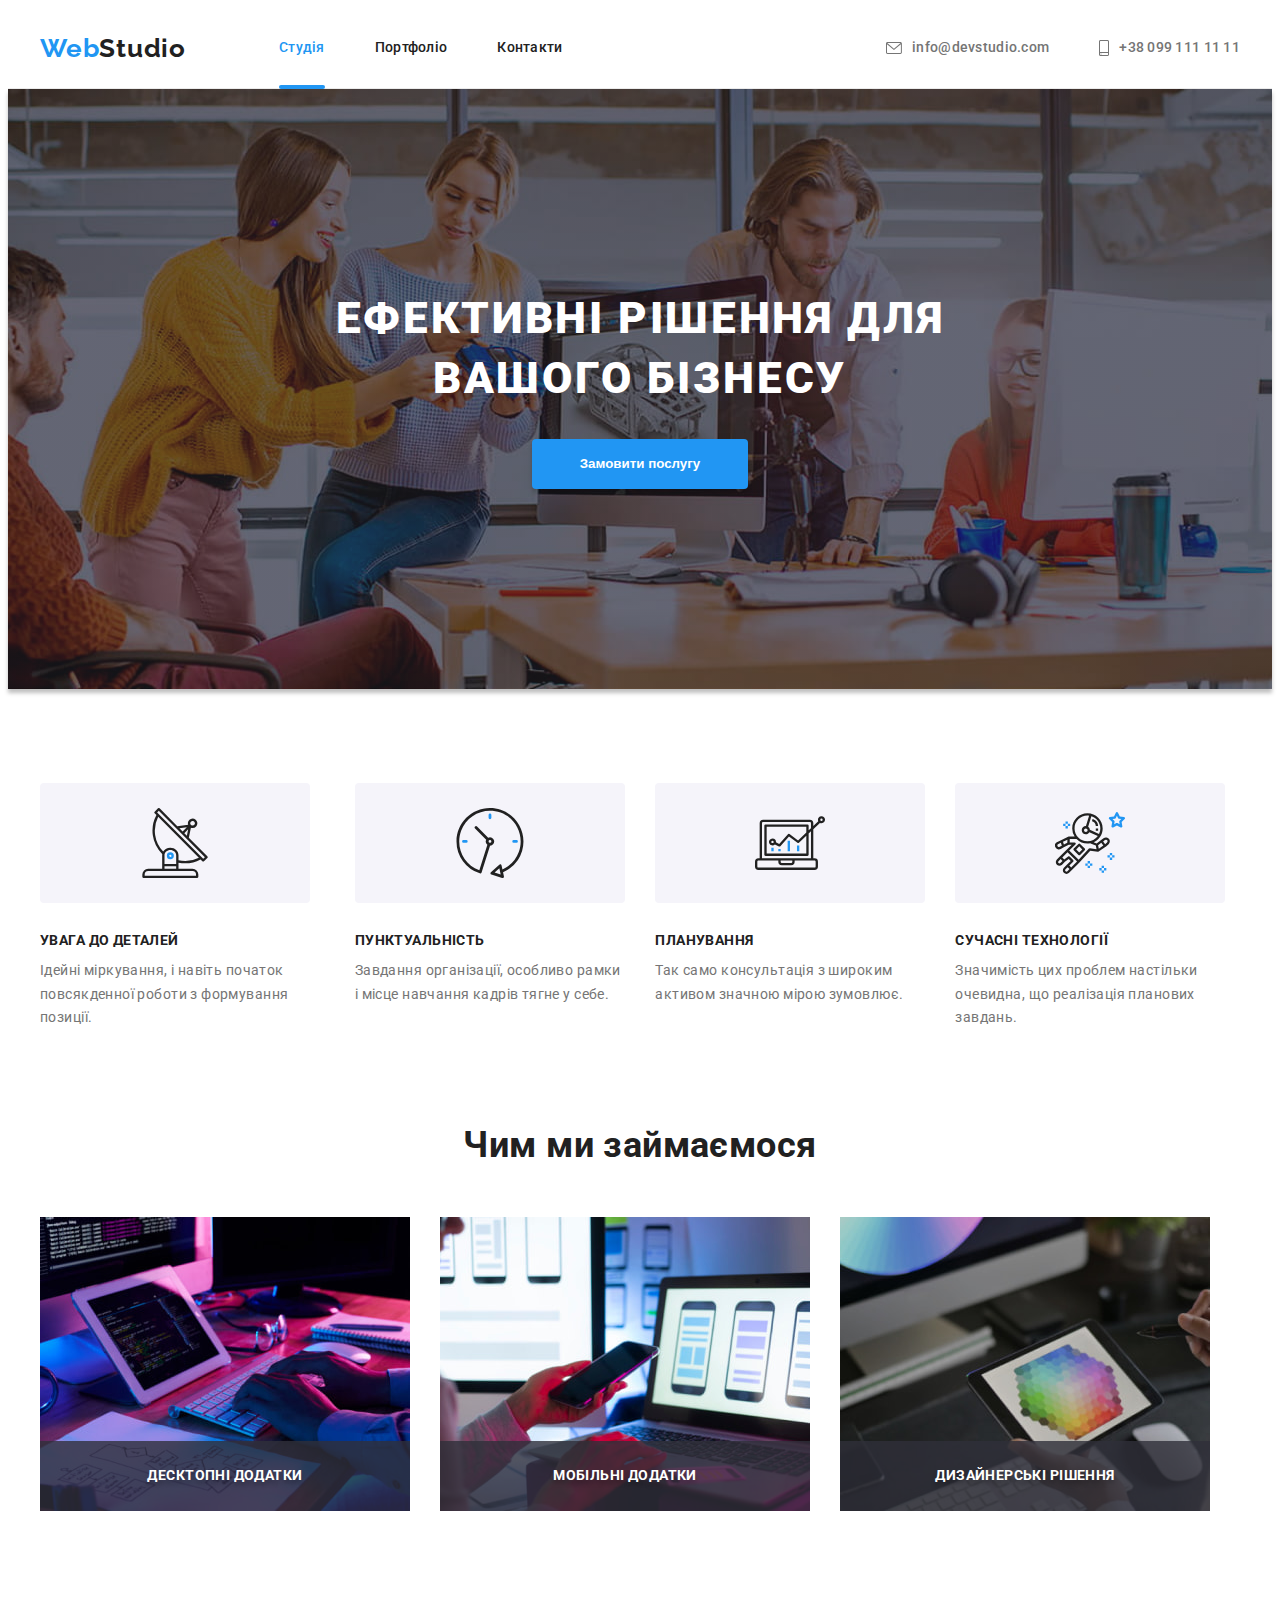
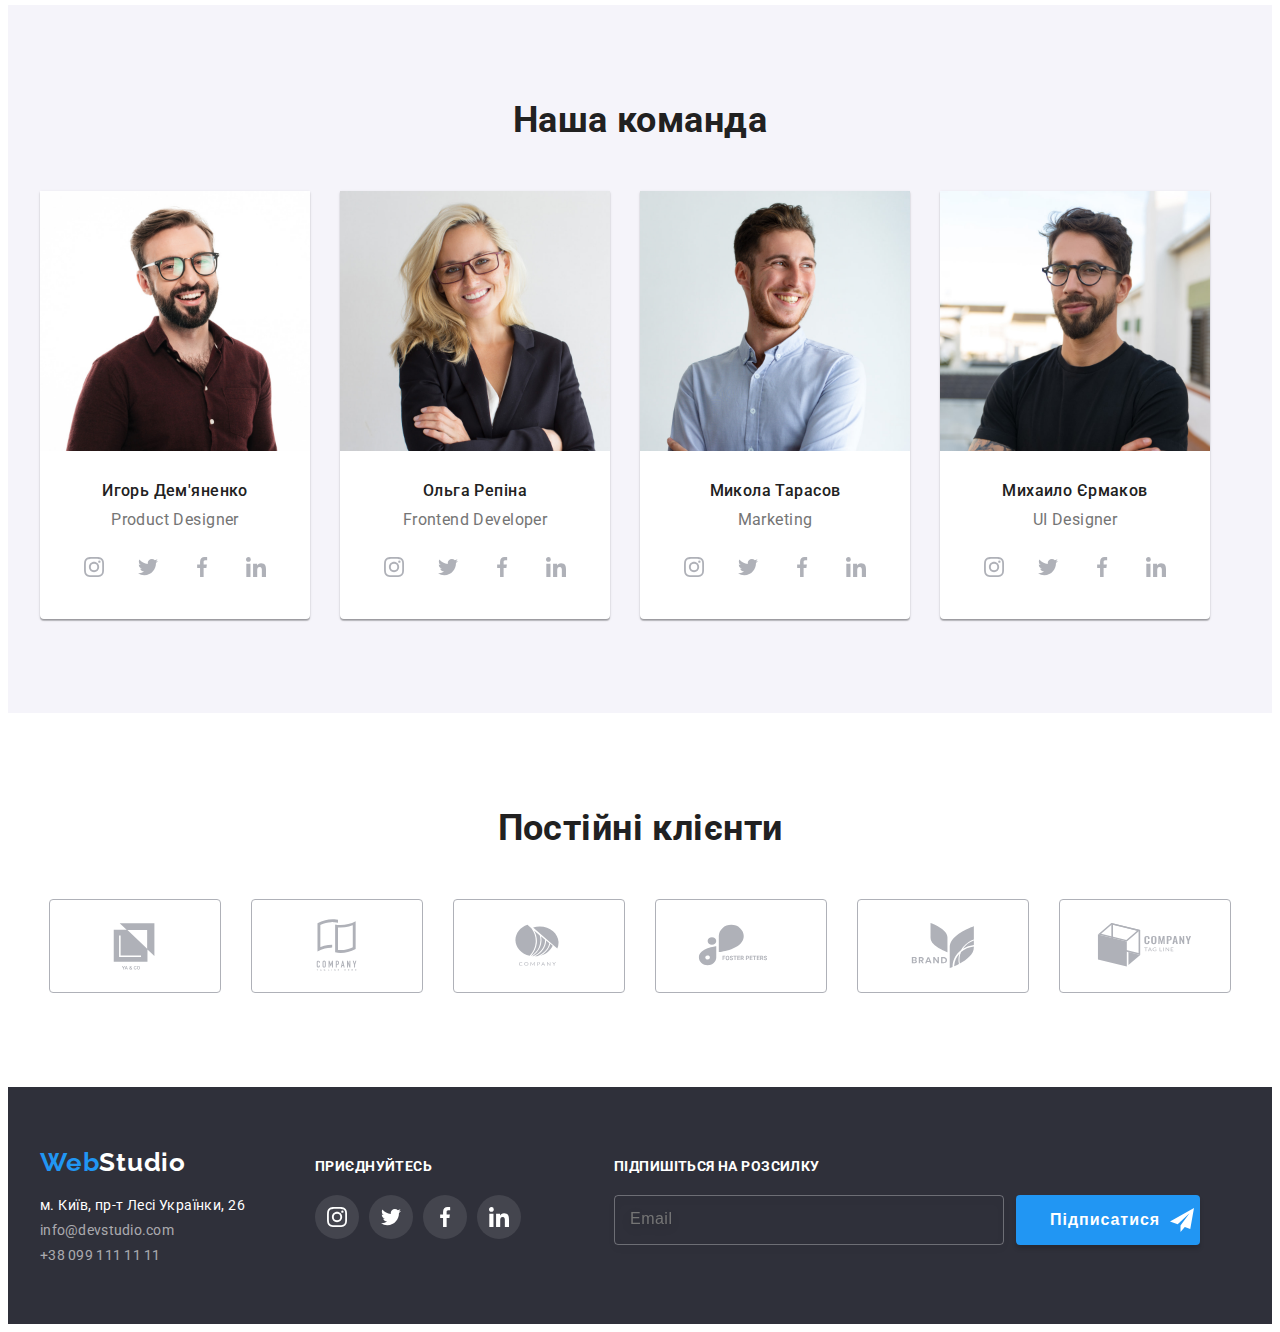
==== index.html @ eff93f4f "підготовка2" ====
<!DOCTYPE html>
<html lang="uk">
  <head>
    <meta charset="UTF-8" />
    <meta http-equiv="X-UA-Compatible" content="IE=edge" />
    <meta name="viewport" content="width=device-width, initial-scale=1.0" />
    <title>WebStudio</title>
    <link rel="preconnect" href="https://fonts.googleapis.com" />
    <link rel="preconnect" href="https://fonts.gstatic.com" crossorigin />
    <link
      href="https://fonts.googleapis.com/css2?family=Roboto:wght@400;500;700;900&display=swap&family=Raleway:wght@700&display=swap"
      rel="stylesheet"
    />
    <link
      rel="stylesheet"
      href="https://cdnjs.cloudflare.com/ajax/libs/modern-normalize/1.1.0/modern-normalize.min.css"
      integrity="sha512-wpPYUAdjBVSE4KJnH1VR1HeZfpl1ub8YT/NKx4PuQ5NmX2tKuGu6U/JRp5y+Y8XG2tV+wKQpNHVUX03MfMFn9Q=="
      crossorigin="anonymous"
      referrerpolicy="no-referrer"
    />
    <link rel="stylesheet" href="./css/styles.css" />
  </head>
  <body>
    <!-- HEADER -->
    <header class="header up">
      <div class="container header">
        <a class="logo-link" href="" lang="en">Web<span class="logo-accent">Studio</span></a>

        <nav class="container-list">
          <ul class="header list">
            <li class="header-nav">
              <a href="./index.html" target="_self" class="nav-link current link">Студія</a>
            </li>
            <li class="header-nav">
              <a href="./portfolio.html" target="_self" class="nav-link link">Портфоліо</a>
            </li>
            <li class="header-nav">
              <a href="/*Активная_ссылка*/" target="_blank" class="nav-link link">Контакти</a>
            </li>
          </ul>
        </nav>

        <ul class="list header-contact">
          <li class="header-contact-item">
            <a class="nav-link header link" href="mailto:infi@example.com">
              <svg class="header-icon" width="16" height="12">
                <use href="./images/icons.svg#icon-mail"></use></svg
              >info@devstudio.com
            </a>
          </li>
          <li class="header-contact-item">
            <a href="tel:+380991111111" class="nav-link header link">
              <svg class="header-icon" width="10" height="16">
                <use href="./images/icons.svg#icon-smartphone"></use></svg
              >+38 099 111 11 11</a
            >
          </li>
        </ul>
      </div>
    </header>
    <!-- HERO -->
    <main>
      <!--герой-->
      <section class="section-hero">
        <div class="container hero">
          <!--Шапка-->
          <h1 class="hero-title">Ефективні рішення для вашого бізнесу</h1>
          <button type="button" class="button hero" data-modal-open>Замовити послугу</button>
        </div>
      </section>
      <!-- ocoбливості -->
      <section class="section-features">
        <div class="container features">
          <h2 class="visually-hidden">Особливості</h2>
          <ul class="list features">
            <li class="container-item">
              <div class="item-features">
                <svg class="features-icon" width="70" height="70">
                  <use href="./images/icons.svg#icon-antenna"></use>
                </svg>
              </div>
              <h3 class="features-title">Увага до деталей</h3>
              <p class="features-text">
                Ідейні міркування, і навіть початок повсякденної роботи з формування позиції.
              </p>
            </li>

            <li class="container-item">
              <div class="item-features">
                <svg class="features-icon" width="70" height="70">
                  <use href="./images/icons.svg#icon-clock"></use>
                </svg>
              </div>
              <h3 class="features-title">Пунктуальність</h3>
              <p class="features-text">
                Завдання організації, особливо рамки і місце навчання кадрів тягне у себе.
              </p>
            </li>
            <li class="container-item">
              <div class="item-features">
                <svg class="features-icon" width="70" height="70">
                  <use href="./images/icons.svg#icon-diagram"></use>
                </svg>
              </div>
              <h3 class="features-title">Планування</h3>
              <p class="features-text">
                Так само консультація з широким активом значною мірою зумовлює.
              </p>
            </li>
            <li class="container-item">
              <div class="item-features">
                <svg class="features-icon" width="70" height="70">
                  <use href="./images/icons.svg#icon-astronaut"></use>
                </svg>
              </div>
              <h3 class="features-title">Сучасні технології</h3>
              <p class="features-text">
                Значимість цих проблем настільки очевидна, що реалізація планових завдань.
              </p>
            </li>
          </ul>
        </div>
      </section>
      <!--Чим ми займаємося-->
      <section class="section-we">
        <div class="container we">
          <h2 class="we-title">Чим ми займаємося</h2>
          <ul class="list we">
            <li class="portfolio-item">
              <div class="overlay-we">
                <img
                  src="./images/img2.jpg"
                  alt="зображення планшету користувача"
                  width="370"
                  height="294"
                />
                <p class="overlay-text">Десктопні додатки</p>
              </div>
            </li>
            <li class="portfolio-item">
              <img
                src="./images/img1.jpg"
                alt="зображення мобильного телефона в руках користувача"
                width="370"
                height="294"
              />
              <div class="overlay-we">
                <p class="overlay-text">Мобільні додатки</p>
              </div>
            </li>
            <li class="portfolio-item">
              <img
                src="./images/img3.jpg"
                alt="зображення палітри кольорів на планшеті в руках користувача"
                width="370"
                height="294"
              />
              <div class="overlay-we">
                <p class="overlay-text">Дизайнерські рішення</p>
              </div>
            </li>
          </ul>
        </div>
      </section>
      <!--Наша команда-->
      <section class="section-team">
        <div class="container team">
          <h2 class="we-title">Наша команда</h2>
          <ul class="list team">
            <li class="team-card">
              <img src="./images/1.jpg" alt="фото Игоря Дем'яненко" width="270" height="260" />
              <div class="team-cont">
                <h3 class="team-title">Игорь Дем'яненко</h3>
                <p lang="en" class="team-text">Product Designer</p>
                <ul class="list social">
                  <li class="social-link">
                    <a
                      class="social-profile link"
                      href=""
                      target="_blank"
                      rel="noopener noreferrer"
                      aria-label="instagram"
                    >
                      <svg class="social-icon" width="20" height="20">
                        <use href="./images/icons.svg#icon-instagram"></use></svg
                    ></a>
                  </li>
                  <li class="social-link">
                    <a
                      class="social-profile link"
                      href=""
                      target="_blank"
                      rel="noopener noreferrer"
                      aria-label="twitter"
                      ><svg class="social-icon" width="20" height="20">
                        <use href="./images/icons.svg#icon-twitter"></use></svg
                    ></a>
                  </li>
                  <li class="social-link">
                    <a
                      class="social-profile link"
                      href=""
                      target="_blank"
                      rel="noopener noreferrer"
                      aria-label="facebook"
                      ><svg class="social-icon" width="20" height="20">
                        <use href="./images/icons.svg#icon-facebook"></use></svg
                    ></a>
                  </li>
                  <li class="social-link">
                    <a
                      class="social-profile link"
                      href=""
                      target="_blank"
                      rel="noopener noreferrer"
                      aria-label="linkedin"
                      ><svg class="social-icon" width="20" height="20">
                        <use href="./images/icons.svg#icon-linkedin"></use></svg
                    ></a>
                  </li>
                </ul>
              </div>
            </li>
            <li class="team-card">
              <img src="./images/2.jpg" alt="фото Ольги Репіної" width="270" height="260" />
              <div class="team-cont">
                <h3 class="team-title">Ольга Репіна</h3>
                <p lang="en" class="team-text">Frontend Developer</p>
                <ul class="list social">
                  <li class="social-link">
                    <a
                      class="social-profile link"
                      href=""
                      target="_blank"
                      rel="noopener noreferrer"
                      aria-label="instagram"
                    >
                      <svg class="social-icon" width="20" height="20">
                        <use href="./images/icons.svg#icon-instagram"></use></svg
                    ></a>
                  </li>
                  <li class="social-link">
                    <a
                      class="social-profile link"
                      href=""
                      target="_blank"
                      rel="noopener noreferrer"
                      aria-label="twitter"
                      ><svg class="social-icon" width="20" height="20">
                        <use href="./images/icons.svg#icon-twitter"></use></svg
                    ></a>
                  </li>
                  <li class="social-link">
                    <a
                      class="social-profile link"
                      href=""
                      target="_blank"
                      rel="noopener noreferrer"
                      aria-label="facebook"
                      ><svg class="social-icon" width="20" height="20">
                        <use href="./images/icons.svg#icon-facebook"></use></svg
                    ></a>
                  </li>
                  <li class="social-link">
                    <a
                      class="social-profile link"
                      href=""
                      target="_blank"
                      rel="noopener noreferrer"
                      aria-label="linkedin"
                      ><svg class="social-icon" width="20" height="20">
                        <use href="./images/icons.svg#icon-linkedin"></use></svg
                    ></a>
                  </li>
                </ul>
              </div>
            </li>
            <li class="team-card">
              <img src="./images/3.jpg" alt="фото Миколая Тарасова" width="270" height="260" />
              <div class="team-cont">
                <h3 class="team-title">Микола Тарасов</h3>
                <p lang="en" class="team-text">Marketing</p>
                <ul class="list social">
                  <li class="social-link">
                    <a
                      class="social-profile link"
                      href=""
                      target="_blank"
                      rel="noopener noreferrer"
                      aria-label="instagram"
                    >
                      <svg class="social-icon" width="20" height="20">
                        <use href="./images/icons.svg#icon-instagram"></use></svg
                    ></a>
                  </li>
                  <li class="social-link">
                    <a
                      class="social-profile link"
                      href=""
                      target="_blank"
                      rel="noopener noreferrer"
                      aria-label="twitter"
                      ><svg class="social-icon" width="20" height="20">
                        <use href="./images/icons.svg#icon-twitter"></use></svg
                    ></a>
                  </li>
                  <li class="social-link">
                    <a
                      class="social-profile link"
                      href=""
                      target="_blank"
                      rel="noopener noreferrer"
                      aria-label="facebook"
                      ><svg class="social-icon" width="20" height="20">
                        <use href="./images/icons.svg#icon-facebook"></use></svg
                    ></a>
                  </li>
                  <li class="social-link">
                    <a
                      class="social-profile link"
                      href=""
                      target="_blank"
                      rel="noopener noreferrer"
                      aria-label="linkedin"
                      ><svg class="social-icon" width="20" height="20">
                        <use href="./images/icons.svg#icon-linkedin"></use></svg
                    ></a>
                  </li>
                </ul>
              </div>
            </li>
            <li class="team-card">
              <img src="./images/4.jpg" alt="фото Михайла Єрмакова" width="270" height="260" />
              <div class="team-cont">
                <h3 class="team-title">Михаило Єрмаков</h3>
                <p lang="en" class="team-text">UI Designer</p>
                <ul class="list social">
                  <li class="social-link">
                    <a
                      class="social-profile link"
                      href=""
                      target="_blank"
                      rel="noopener noreferrer"
                      aria-label="instagram"
                    >
                      <svg class="social-icon" width="20" height="20">
                        <use href="./images/icons.svg#icon-instagram"></use></svg
                    ></a>
                  </li>
                  <li class="social-link">
                    <a
                      class="social-profile link"
                      href=""
                      target="_blank"
                      rel="noopener noreferrer"
                      aria-label="twitter"
                      ><svg class="social-icon" width="20" height="20">
                        <use href="./images/icons.svg#icon-twitter"></use></svg
                    ></a>
                  </li>
                  <li class="social-link">
                    <a
                      class="social-profile link"
                      href=""
                      target="_blank"
                      rel="noopener noreferrer"
                      aria-label="facebook"
                      ><svg class="social-icon" width="20" height="20">
                        <use href="./images/icons.svg#icon-facebook"></use></svg
                    ></a>
                  </li>
                  <li class="social-link">
                    <a
                      class="social-profile link"
                      href=""
                      target="_blank"
                      rel="noopener noreferrer"
                      aria-label="linkedin"
                      ><svg class="social-icon" width="20" height="20">
                        <use href="./images/icons.svg#icon-linkedin"></use></svg
                    ></a>
                  </li>
                </ul>
              </div>
            </li>
          </ul>
        </div>
      </section>
      <!-- Постійні кліенти -->
      <section class="section-clients">
        <div class="container clients">
          <h2 class="we-title">Постійні клієнти</h2>
          <ul class="our-clients">
            <li class="clients list">
              <a
                class="clients-item link"
                href=""
                target="_blank"
                rel="noopener noreferrer"
                aria-label="logo-1"
              >
                <svg class="clients-icon" width="106" height="60">
                  <use href="./images/icons.svg#icon-logo-1"></use>
                </svg>
              </a>
            </li>
            <li class="clients list">
              <a
                class="clients-item link"
                href=""
                target="_blank"
                rel="noopener noreferrer"
                aria-label="logo-2"
              >
                <svg class="clients-icon" width="106" height="60">
                  <use href="./images/icons.svg#icon-logo-2"></use>
                </svg>
              </a>
            </li>
            <li class="clients list">
              <a
                class="clients-item link"
                href=""
                target="_blank"
                rel="noopener noreferrer"
                aria-label="logo-3"
              >
                <svg class="clients-icon" width="106" height="60">
                  <use href="./images/icons.svg#icon-logo-3"></use>
                </svg>
              </a>
            </li>
            <li class="clients list">
              <a
                class="clients-item link"
                href=""
                target="_blank"
                rel="noopener noreferrer"
                aria-label="logo-4"
              >
                <svg class="clients-icon" width="106" height="60">
                  <use href="./images/icons.svg#icon-logo-4"></use>
                </svg>
              </a>
            </li>
            <li class="clients list">
              <a
                class="clients-item link"
                href=""
                target="_blank"
                rel="noopener noreferrer"
                aria-label="logo-5"
              >
                <svg class="clients-icon" width="106" height="60">
                  <use href="./images/icons.svg#icon-logo-5"></use>
                </svg>
              </a>
            </li>
            <li class="clients list">
              <a
                class="clients-item link"
                href=""
                target="_blank"
                rel="noopener noreferrer"
                aria-label="logo-6"
              >
                <svg class="clients-icon" width="106" height="60">
                  <use href="./images/icons.svg#icon-logo-6"></use>
                </svg>
              </a>
            </li>
          </ul>
        </div>
      </section>
    </main>
    <!--FOOTER-->
    <footer class="footer">
      <div class="container footer-down">
        <div class="footer-left-bloc">
          <a class="logo-link footer" href="" lang="en"
            >Web<span class="logo-accent-1">Studio</span></a
          >
          <address class="footer-address">
            м. Київ, пр-т Лесі Українки, 26
            <ul class="list footer-list">
              <li class="footer-item">
                <a href="mailto:infi@example.com" class="footer-link link">info@devstudio.com</a>
              </li>
              <li class="footer-item">
                <a href="tel:+380991111111" class="footer-link link">+38 099 111 11 11</a>
              </li>
            </ul>
          </address>
        </div>
        <div class="footer-rigth-bloc">
          <h3 class="social-title">Приєднуйтесь</h3>
          <ul class="list item-rigth-bloc">
            <li class="social-link">
              <a
                class="social-invate link"
                href=""
                target="_blank"
                rel="noopener noreferrer"
                aria-label="instagram"
              >
                <svg class="social-icon-footer" width="20" height="20">
                  <use href="./images/icons.svg#icon-instagram"></use></svg
              ></a>
            </li>
            <li class="social-link">
              <a
                class="social-invate link"
                href=""
                target="_blank"
                rel="noopener noreferrer"
                aria-label="twitter"
                ><svg class="social-icon-footer" width="20" height="20">
                  <use href="./images/icons.svg#icon-twitter"></use></svg
              ></a>
            </li>
            <li class="social-link">
              <a
                class="social-invate link"
                href=""
                target="_blank"
                rel="noopener noreferrer"
                aria-label="facebook"
                ><svg class="social-icon-footer" width="20" height="20">
                  <use href="./images/icons.svg#icon-facebook"></use></svg
              ></a>
            </li>
            <li class="social-link">
              <a
                class="social-invate link"
                href=""
                target="_blank"
                rel="noopener noreferrer"
                aria-label="linkedin"
                ><svg class="social-icon-footer" width="20" height="20">
                  <use href="./images/icons.svg#icon-linkedin"></use></svg
              ></a>
            </li>
          </ul>
        </div>
        <!-- Форма підписки -->
        <div class="form">
          <h3 class="social-title">Підпишіться на розсилку</h3>
          <form class="form-footer" name="signup_form" autocomplete="on" novalidate>
            <input class="footer-input-email" type="email" name="email" placeholder="Email" />
            <button class="btn-subscribe" type="submit">
              <span class="btn-subsribe-text">Підписатися</span>
              <svg class="btn-send" width="24" height="24" viewBox="0 0 24 24">
                <use href="./images/icons.svg#icon-send"></use>
              </svg>
            </button>
          </form>
        </div>
      </div>
    </footer>
    <!-- MODAL -->
    <div class="backdrop is-hidden" data-modal>
      <div class="modal">
        <button class="modal-btn" data-modal-close>
          <svg class="modal-btn-icon" width="18" height="18" viewBox="0 0 18 18">
            <use href="./images/icons.svg#icon-close"></use>
          </svg>
        </button>

        <!-- FORM-MODAL-ORDER -->
        <form class="form-modal-order" name="modal-order" autocomplete="on" novalidate>
          <strong class="modal-title">Залиште свої дані, ми вам передзвонимо</strong>
          <div class="group">
            <label class="input-order">
              <span class="input-label">Ім'я</span>
              <input class="input-item" type="text" name="username" />
              <svg class="input-icon" width="18" height="18" viewBox="0 0 18 18">
                <use href="images/icons.svg#icon-person"></use>
              </svg>
            </label>
            <label class="input-order">
              <span class="input-label">Телефон</span>
              <input class="input-item" type="tel" name="user-phone" />
              <svg class="input-icon" width="18" height="18" viewBox="0 0 18 18">
                <use href="./images/icons.svg#icon-phone-black"></use>
              </svg>
            </label>
            <label class="input-order">
              <span class="input-label">Пошта</span>
              <input class="input-item" type="email" name="email" />
              <svg class="input-icon" width="18" height="18" viewBox="0 0 18 18">
                <use href="./images/icons.svg#icon-email-black"></use>
              </svg>
            </label>
            <label class="input-order">
              <span class="input-label">Коментар</span>
              <textarea
                class="input-textarea"
                name="comment"
                rows="1"
                placeholder="Введіть текст"
              ></textarea>
            </label>
          </div>
          <label class="order">
            <input class="order-input visually-hidden" type="checkbox" name="contract_terms" />
            <svg class="checkbox-icon" width="16" height="15">
              <use class="checkbox-uncheck" href="./images/icons.svg#icon-uncheck"></use>
              <use class="checkbox-check" href="./images/icons.svg#icon-check-blue"></use>
            </svg>
            <span class="checkbox-text">Погоджуюся з розсилкою та приймаю</span>
            <a class="terms-link" href="" target="_blank" rel="noopener noreferrer"
              >Умови договору</a
            >
          </label>
          <button class="btn-submite" type="submit">Відправити</button>
        </form>
      </div>
    </div>
    <script src="./js/modal.js"></script>
  </body>
</html>
---- css/styles.css ----
:root {
  --primery-text-color: #212121;
  --primery-bgr-color: #e5e5e5;
  --header-bgr-color: #ececec;
  --footer-bgr-color: #2f303a;
  --hero-bgr-color: #c4c4c4;
  --accent-bgr-btn-color: rgba(33, 150, 243, 1);
  --hover-focus-btn: rgba(24, 140, 232, 1);
  --white-color: #ffffff;
  --footer-text-color: rgba(255, 255, 255, 0.6);
  --footer-title: rgba(255, 255, 255, 1);
  --bgr-button-secondary: #f5f4fa;
  --bgr-overlay-we: rgba(47, 48, 58, 0.8);
  --main-text: rgba(117, 117, 117, 1);

  --border-btn: #eeeeee;
  --icon-color: #afb1b8;
  --icon-border-color: rgba(175, 177, 184, 1);
  --transition: 250ms cubic-bezier(0.4, 0, 0.2, 1);
  --animation-modal: 250ms ease-in-out 20ms;
  --overlay-card: rgba(33, 150, 243, 0.9);
  --font-form-modal: rgba(117, 117, 117, 0.5);
}
/* RESET */
body {
  font-family: 'Roboto', sans-serif;
  color: var(--primery-text-color);
  font-size: 14px;
  font-weight: 400;
  line-height: 1.14;
  letter-spacing: 0.03em;
}
h1,
h2,
h3,
h4,
h5,
h6,
p,
ul {
  margin: 0;
  padding: 0;
}
img {
  display: block;
}
div {
  display: block;
}
.list {
  list-style: none;
  padding: 0;
  margin: 0;
}
.link {
  text-decoration: none;
  color: var(--primery-text-color);
}

.visually-hidden {
  position: absolute;
  width: 1px;
  height: 1px;
  margin: -1px;
  border: 0;
  padding: 0;
  white-space: nowrap;
  clip-path: inset(100%);
  clip: rect(0 0 0 0);
  overflow: hidden;
}
/* *****GENERAL STYLES****** */
.container {
  width: 1200px;
  padding-left: 15px;
  padding-right: 15px;
  margin: 0 auto;
}
/******* HEADER *******/
.header.up {
  border-bottom: 1px solid #ececec;
}
.container.header {
  display: flex;
  align-items: center;
  border: 0px;
}

.logo-link {
  margin-right: 93px;
  font-family: 'Raleway', sans-serif;
  font-style: normal;
  font-weight: 700;
  font-size: 26px;
  line-height: 1.19;
  letter-spacing: 0.03em;
  color: #2196f3;
  text-decoration: none;
}
.logo-accent {
  color: var(--primery-text-color);
}

.container-list {
  font-weight: 500;
}
.header.list {
  display: flex;
  margin-left: auto;
  align-items: center;
}
.header-nav {
  margin-right: 50px;
  display: block;
}
.header-nav:last-child {
  margin-right: 0;
}
.nav-link {
  letter-spacing: 0.02em;
  transition: color var(--transition);
}
.nav-link:hover,
.nav-link:focus,
.nav-link:active {
  color: var(--accent-bgr-btn-color);
}
.nav-link.current {
  display: block;
  position: relative;
  color: var(--accent-bgr-btn-color);
  text-transform: none;
  font-weight: 500;
  padding-top: 32px;
  padding-bottom: 32px;
}
.nav-link.current::after {
  content: '';
  position: absolute;
  left: 0;
  bottom: -1px;
  display: block;
  width: 100%;
  height: 4px;
  background: var(--accent-bgr-btn-color);
  border-radius: 2px;
}
.nav-link.header {
  display: flex;
  align-items: center;
  color: var(--main-text);
  font-weight: 500;
  padding-top: 32px;
  padding-bottom: 32px;
  transition: color var(--transition);
}
.nav-link.header:hover,
.nav-link.header:focus,
.nav-link.header:active {
  color: var(--accent-bgr-btn-color);
}
/* CONTACTS */
.header-contact {
  display: flex;
  align-items: center;
}
.list.header-contact {
  display: flex;
  align-items: center;
  margin-left: auto;
}
.header-contact-item {
  margin-right: 50px;
}
.header-contact-item:last-child {
  margin-right: 0;
}
.header-icon {
  fill: currentColor;
  margin-right: 10px;
}
/* *******MAIN******** */
/ 
/* кнопки */
.button {
  font-size: 16px;
  line-height: 1.63;
  font-family: inherit;
  background-color: var(--bgr-button-secondary);
  cursor: pointer;
  padding: 6px 22px;
  border-radius: 4px;
  border: 0px;
  transition: background-color var(--transition), color var(--transition),
    box-shadow var(--transition);
}
.button:hover,
.button:focus {
  background-color: var(--hover-focus-btn);
  color: var(--white-color);
  box-shadow: 0px 2px 2px rgba(0, 0, 0, 0.12), 0px 1px 2px rgba(0, 0, 0, 0.08),
    0px 3px 1px rgba(0, 0, 0, 0.1);
}
.button:active {
  background-color: var(--accent-bgr-btn-color);
}
.button.hero {
  line-height: 1.88;
  background-color: var(--accent-bgr-btn-color);
  color: var(--white-color);
  font-weight: 700;
  width: 216px;
  height: 50px;
  padding: 10px 32px;
  border-radius: 4px;
  border: 0px;
  margin-top: 30px;
  margin-left: auto;
  margin-right: auto;
  justify-content: center;
  box-shadow: 0px 4px 4px 0px rgba(0, 0, 0, 0.15);
  transition: background-color var(--transition);
}
.button.hero:hover,
.button.hero:focus {
  background-color: var(--hover-focus-btn);
}
.button.primary {
  background-color: var(--accent-bgr-btn-color);
  color: var(--white-color);
  font-weight: 500;
}
.button.secondary {
  font-weight: 500;
}
/* стили для подвалов обоих страниц */
/* FOOTER */

.footer {
  background-color: var(--footer-bgr-color);
  padding-top: 60px;
  padding-bottom: 60px;
}
.container.footer-down {
  display: flex;
  align-items: baseline;
}
.footer-left-bloc {
  display: block;
  margin-right: 70px;
}

.logo-link.footer {
  margin-bottom: 20px;
  display: block;
  margin-right: 0px;
  padding-top: 0px;
  padding-bottom: 0px;
}
.footer-address {
  font-style: normal;
  color: var(--footer-title);
}
.footer-link {
  color: var(--footer-text-color);
  letter-spacing: 0.02em;
  transition: color var(--transition);
}
.footer-link:hover,
.footer-link:focus {
  color: var(--white-color);
}
.logo-accent-1 {
  color: var(--white-color);
}
.footer-item:not(:last-child) {
  display: block;
  margin-bottom: 9px;
}
.footer-list {
  margin-top: 9px;
}
/* ICONS FOOTER */
.social-invate.link {
  display: flex;
  align-items: center;
  justify-content: center;
  width: 44px;
  height: 44px;
  background-color: rgba(255, 255, 255, 0.1);
  border-radius: 50%;
  transition: background-color var(--transition);
}
.social-icon-footer {
  fill: var(--white-color);
}

.social-invate:hover,
.social-invate:focus {
  background-color: var(--accent-bgr-btn-color);
}
.social-icon {
  transition: fill var(--transition);
}
.social-invate:hover .social-icon {
  fill: var(--white-color);
}

/* СОЦІАЛЬНІ МЕРЕЖІ */
.container.social {
  display: flex;
}
.social-title {
  color: var(--footer-title);
  text-transform: uppercase;
  font-weight: 700;
  font-size: 14px;
}
/* FORM signup*/
.form {
  display: block;
  align-items: center;
  justify-content: center;
  margin-left: 93px;
  width: 570px;
}
.form-footer {
  display: flex;
}

.footer-input-email {
  min-width: 358px;
  background-color: transparent;
  border: 1px solid rgba(255, 255, 255, 0.3);
  filter: drop-shadow(0px 4px 4px rgba(0, 0, 0, 0.15));
  border-radius: 4px;
  color: var(--white-color);
  padding: 15px 15px 15px 15px;
}
.footer-input-email::placeholder {
  font-weight: 400;
  font-size: 16px;
  line-height: 1.25;
  display: flex;
  align-items: center;
  letter-spacing: 0.03em;
  padding-top: 15px;
  padding-bottom: 15px;
  width: 100%;
  height: 100%;
}
.btn-subscribe {
  display: flex;
  align-items: center;
  justify-items: center;
  width: 200px;
  height: 50px;
  background-color: rgba(33, 150, 243, 1);
  box-shadow: 0px 4px 4px rgba(0, 0, 0, 0.15);
  border-radius: 4px;
  margin-left: 12px;
  border: 0;
}
.btn-subsribe-text {
  font-weight: 700;
  font-size: 16px;
  line-height: 1.88;
  align-items: center;
  text-align: center;
  padding-top: 10px;
  padding-bottom: 10px;
  padding-left: 28px;
  letter-spacing: 0.06em;
  color: var(--white-color);
  cursor: pointer;
}
.btn-subsribe-text::after {
  content: '';
  margin-left: 10px;
}
.btn-send {
  fill: var(--white-color);
}
/* СТИЛИ ДЛЯ СТРАНИЦЫ СТУДИЯ */
/* HERO */
.section-hero {
  background-color: var(--hero-bgr-color);
  max-width: 1600px;
  padding-top: 200px;
  padding-bottom: 200px;
  margin-left: auto;
  margin-right: auto;
  text-align: center;
  background-image: linear-gradient(40deg, rgba(47, 48, 58, 0.4), rgba(47, 48, 58, 0.4)),
    url(../images/hero.jpg);
  background-repeat: no-repeat;
  background-position: center;
  background-size: cover;
  box-shadow: 0px 4px 4px rgba(0, 0, 0, 0.25);
}
.hero-title {
  font-size: 44px;
  max-width: 696px;
  color: #ffffff;
  line-height: 1.36;
  text-transform: uppercase;
  font-weight: 900;
  text-align: center;
  letter-spacing: 0.06em;
  margin-left: auto;
  margin-right: auto;
}
/* FEATURES */
.section-features {
  padding-top: 94px;
  padding-bottom: 47px;
}

.list.features {
  display: flex;
  gap: 30px;
}

.item-features {
  display: flex;
  align-items: center;
  justify-content: center;
  width: 270px;
  height: 120px;
  border-radius: 4px;
  background-color: var(--bgr-button-secondary);
  margin-bottom: 30px;
}
.features-title {
  text-transform: uppercase;
  font-weight: 700;
  font-size: 14px;
  margin-bottom: 10px;
}
.features-text {
  color: var(--main-text);
  line-height: 1.71;
}

/* WE */
.section-we {
  padding-top: 47px;
  padding-bottom: 94px;
}
.list.we {
  display: flex;
  text-align: center;
  gap: 30px;
}
.portfolio-item {
  width: 370px;
  height: 294px;
}
.we-title {
  font-weight: 700;
  font-size: 36px;
  line-height: 1.17;
  text-align: center;
  margin-bottom: 50px;
}
.overlay-we {
  position: relative;
}
.overlay-text {
  position: absolute;
  left: 0;
  bottom: 0;
  padding-top: 27px;
  padding-bottom: 27px;
  width: 100%;
  font-weight: 700;
  font-size: 14px;
  line-height: 1.14;
  letter-spacing: 0.03em;
  color: var(--footer-title);
  text-align: center;
  background-color: var(--bgr-overlay-we);
  text-transform: uppercase;
  text-shadow: 0px 4px 4px rgba(0, 0, 0, 0.25);
}
/* **TEAM** */

.section-team {
  background-color: var(--bgr-button-secondary);
  padding-top: 94px;
  padding-bottom: 94px;
}
.team-cont {
  padding-top: 30px;
  padding-bottom: 30px;
}

.team-card {
  background-color: var(--white-color);
  border-radius: 0px 0px 4px 4px;
  text-align: center;
  box-shadow: 0px 1px 3px rgba(0, 0, 0, 0.12), 0px 1px 1px rgba(0, 0, 0, 0.14),
    0px 2px 1px rgba(0, 0, 0, 0.2);
}
.list.team {
  gap: 30px;
  display: flex;
  text-align: center;
}
.team-title {
  font-weight: 500;
  font-size: 16px;
  line-height: 1.19;
  margin-bottom: 10px;
}
.team-text {
  font-weight: 400;
  font-size: 16px;
  line-height: 1.19;
  color: var(--main-text);
}

/* СТИЛИ ДЛЯ СТРАНИЦЫ ПОРТФОЛИО */
.section-work {
  padding-top: 94px;
  padding-bottom: 94px;
}
.list.filter {
  display: flex;
  justify-content: center;
  gap: 8px;
  margin-bottom: 50px;
}
.list.project {
  display: flex;
  flex-wrap: wrap;
  gap: 30px;
}
.project-link {
  display: block;
  transition: box-shadow var(--transition);
}
.project-link:hover,
.project-link:focus {
  box-shadow: 1px 4px 6px 0px rgba(0, 0, 0, 0.16), 0px 4px 4px 0px rgba(0, 0, 0, 0.06),
    0px 1px 1px 0px rgba(0, 0, 0, 0.12);
}
.project-tumb {
  display: inline-block;
  position: relative;
  overflow-y: hidden;
  overflow-x: hidden;
}

.overlay-project {
  position: absolute;
  top: 0;
  left: 0;
  width: 100%;
  height: 100%;
  transform: translateY(100%);
  transition: transform var(--transition);
  background-color: var(--overlay-card);
}
.project-link:hover .overlay-project,
.project-link:focus .overlay-project {
  transform: translateY(0);
}

.overlay-project-text {
  font-weight: 400;
  font-size: 18px;
  color: var(--footer-title);
  text-align: left;
  line-height: 1.55;
  text-shadow: 0px 4px 4px rgba(0, 0, 0, 0.25);
  padding: 63px 24px;
  letter-spacing: 0.03em;
}
.project-img {
  display: block;
}
.work-title {
  font-weight: 700;
  font-size: 18px;
  line-height: 2;
  letter-spacing: 0.06em;
  color: var(--primery-text-color);
  margin-bottom: 4px;
}
.work-text {
  font-size: 16px;
  line-height: 1.88;
  color: var(--main-text);
}
.card-project {
  padding: 20px 24px;
  border: 1px solid var(--border-btn);
  border-top: none;
}

/* CLIENTS */
.section-clients {
  padding-top: 94px;
  padding-bottom: 94px;
}
.our-clients {
  display: flex;
  align-items: center;
  justify-content: center;
  gap: 30px;
}
.clients-item {
  display: flex;
  align-items: center;
  justify-content: center;
  width: 170px;
  height: 92px;
  border: 1px solid var(--icon-border-color);
  border-radius: 4px;
  color: var(--icon-color);
  transition: color var(--transition), border var(--transition);
}
.clients-item:hover,
.clients-item:focus {
  color: var(--accent-bgr-btn-color);
  border: 1px solid var(--accent-bgr-btn-color);
}

.clients-icon {
  fill: currentColor;
}

/* ICONS */
/* SOCIAL */
.social {
  display: flex;
  align-items: center;
  justify-content: center;
  gap: 10px;
  margin-top: 16px;
}
/* .social-link {
} */
.social-profile {
  display: flex;
  align-items: center;
  justify-content: center;
  width: 44px;
  height: 44px;
  background-color: var(--white-color);
  border-radius: 50%;
  transition: background-color var(--transition);
}
.social-icon {
  fill: var(--icon-color);
}

.social-profile:hover,
.social-profile:focus {
  background-color: var(--accent-bgr-btn-color);
}
.social-icon {
  transition: fill var(--transition);
}
.social-profile:hover .social-icon {
  fill: var(--white-color);
}
.social-profile:focus .social-icon {
  fill: var(--white-color);
}

.social-title {
  margin-bottom: 20px;
}

.item-rigth-bloc {
  display: flex;
  gap: 10px;
}
/* MODAL WINDOW */
.backdrop {
  position: fixed;
  z-index: 1000;
  top: 0;
  left: 0;
  width: 100%;
  height: 100%;
  background-color: rgba(0, 0, 0, 0.1);
  transition: opacity var(--transition), visibility var(--transition);
}
.backdrop.is-hidden {
  opacity: 0;
  visibility: hidden;
  pointer-events: none;
}
.modal {
  position: absolute;
  top: 50%;
  left: 50%;
  transform: translate(-50%, -50%);
  width: 528px;
  height: 581px;
  padding: 40px 40px;
  background-color: var(--white-color);
  border-radius: 4px;
  box-shadow: 0px 2px 1px 0px rgba(0, 0, 0, 0.2), 0px 1px 1px 0px rgba(0, 0, 0, 0.14),
    0px 1px 3px 0px rgba(0, 0, 0, 0.12);
  opacity: 1;
  transition: transform var(--animation-modal), opacity var(--animation-modal);
}
.backdrop.is-hidden .modal {
  opacity: 0;
  transform: translate(-50%, 50%) scale(0.8) rotate(1turn);
}
.modal-btn {
  position: absolute;
  display: flex;
  align-items: center;
  justify-content: center;
  top: 8px;
  right: 8px;
  border-radius: 50%;
  border: 1px solid rgba(0, 0, 0, 0.1);
  background-color: transparent;
  width: 30px;
  height: 30px;
  padding: 0 0;
  cursor: pointer;
  transition: fill var(--transition);
}
.modal-btn:hover,
.modal-btn:focus {
  fill: var(--accent-bgr-btn-color);
}
/* FORMA */
.form-modal-order {
  text-align: center;
}
/* FORM!!!!!!!!!!!!!!! start */
.modal-title {
  display: flex;
  align-items: center;
  justify-content: center;
  font-weight: 700;
  font-size: 20px;
  line-height: 23px;
  letter-spacing: 0.03em;
  color: var(--primery-text-color);
}
.group {
  margin-top: 12px;
  margin-bottom: 20px;
}
.input-order {
  display: block;
  position: relative;
  margin-bottom: 10px;
}
.input-order:last-child {
  margin-bottom: 0;
}
.input-label {
  display: block;
  font-weight: 400;
  font-size: 12px;
  line-height: 1.16;
  letter-spacing: 0.01em;
  color: var(--main-text);
  margin-bottom: 4px;
  text-align: left;
}

.input-item,
.input-textarea {
  padding: 11px 11px 11px 42px;
  border: 1px solid rgba(33, 33, 33, 0.2);
  border-radius: 4px;
  outline: transparent;
  width: 100%;
}
.input-textarea {
  resize: none;
  height: 120px;
  padding: 12px 16px;
}
.input-textarea::placeholder {
  font-weight: 400;
  font-size: 12px;
  line-height: 14px;
  letter-spacing: 0.01em;
  color: var(--font-form-modal);
}
.input-item {
  transition: border var(--transition);
}
.input-item:hover,
.input-item:focus {
  border: 1px solid var(--accent-bgr-btn-color);
}
.input-item:hover + .input-icon,
.input-item:focus + .input-icon {
  fill: var(--accent-bgr-btn-color);
}
.input-item + .input-icon {
  transition: fill var(--transition);
}

.input-icon {
  position: absolute;
  bottom: 11px;
  left: 12px;
  transition: fill var(--transition);
}
.order {
  display: flex;
  align-items: center;
  justify-content: center;
  margin-bottom: 30px;
  gap: 7px;
  height: 24px;
}
.order-input:focus + .checkbox-icon {
  stroke: var(--accent-bgr-btn-color);
  stroke-width: 3px;
}
.order-input:checked + .checkbox-icon .checkbox-uncheck {
  opacity: 0;
  transition: opacity var(--transition);
}
.order-input:checked + .checkbox-icon .checkbox-check {
  opacity: 1;
}

.checkbox-icon:hover,
.checkbox-icon:focus {
  fill: var(--accent-bgr-btn-color);
  cursor: pointer;
}

.checkbox-icon {
  transition: fill var(--transition);
}
.checkbox-check {
  opacity: 0;
  transition: opacity var(--transition);
}

.checkbox-text {
  font-weight: 400;
  font-size: 14px;
  line-height: 1.71;
  letter-spacing: 0.03em;
  color: var(--main-text);
  user-select: none;
  text-underline-position: under;
}
.terms-link {
  text-decoration: underline;
  color: var(--accent-bgr-btn-color);
  text-underline-position: under;
}

.btn-submite {
  cursor: pointer;
  width: 200px;
  height: 50px;
  background-color: var(--accent-bgr-btn-color);
  color: var(--white-color);
  box-shadow: 0px 4px 4px rgba(0, 0, 0, 0.15);
  border-radius: 4px;
  border: none;
  font-weight: 700;
  font-size: 16px;
  line-height: 1.88;
  display: inline-flex;
  align-items: center;
  justify-content: center;
  letter-spacing: 0.06em;
  transition: background-color var(--transition);
}
.btn-submite:hover,
.btn-submite:focus {
  background-color: var(--hover-focus-btn);
}
/* FORM!!!!!!!!!!!!!!! end */
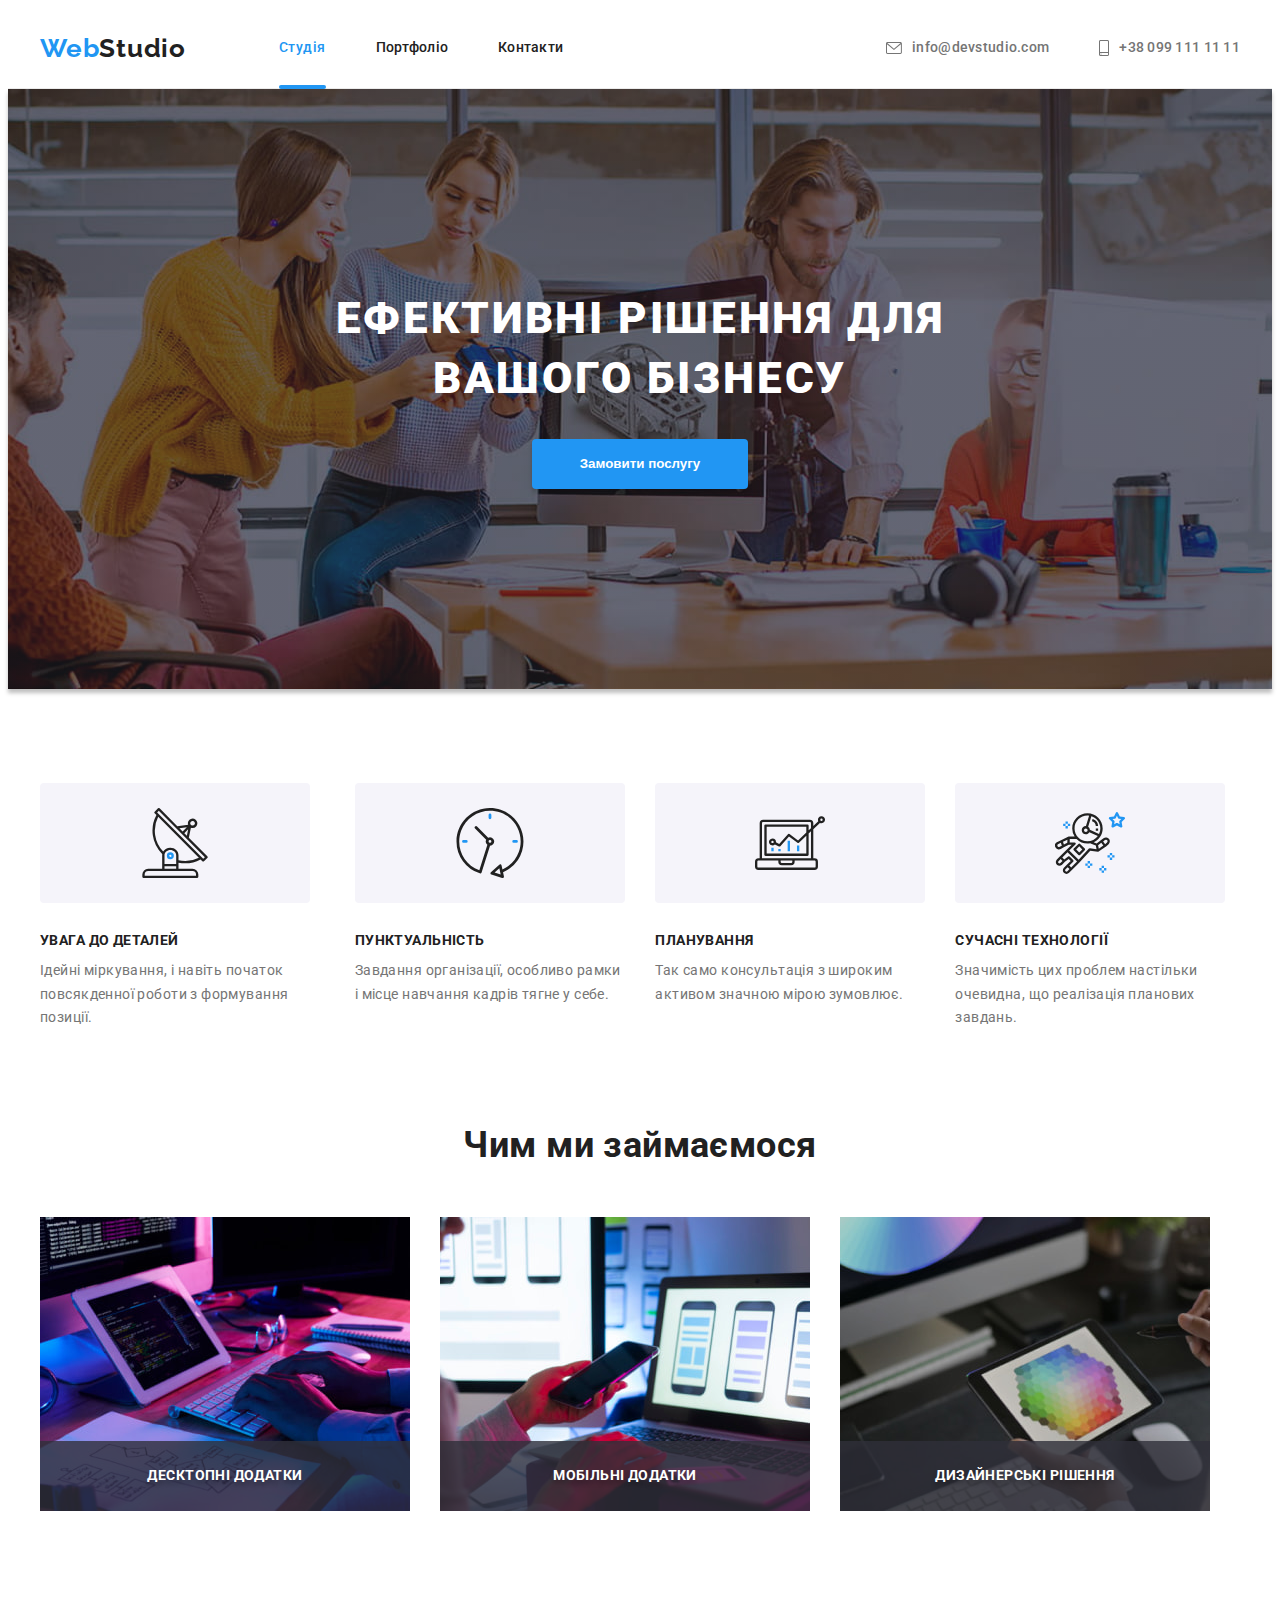
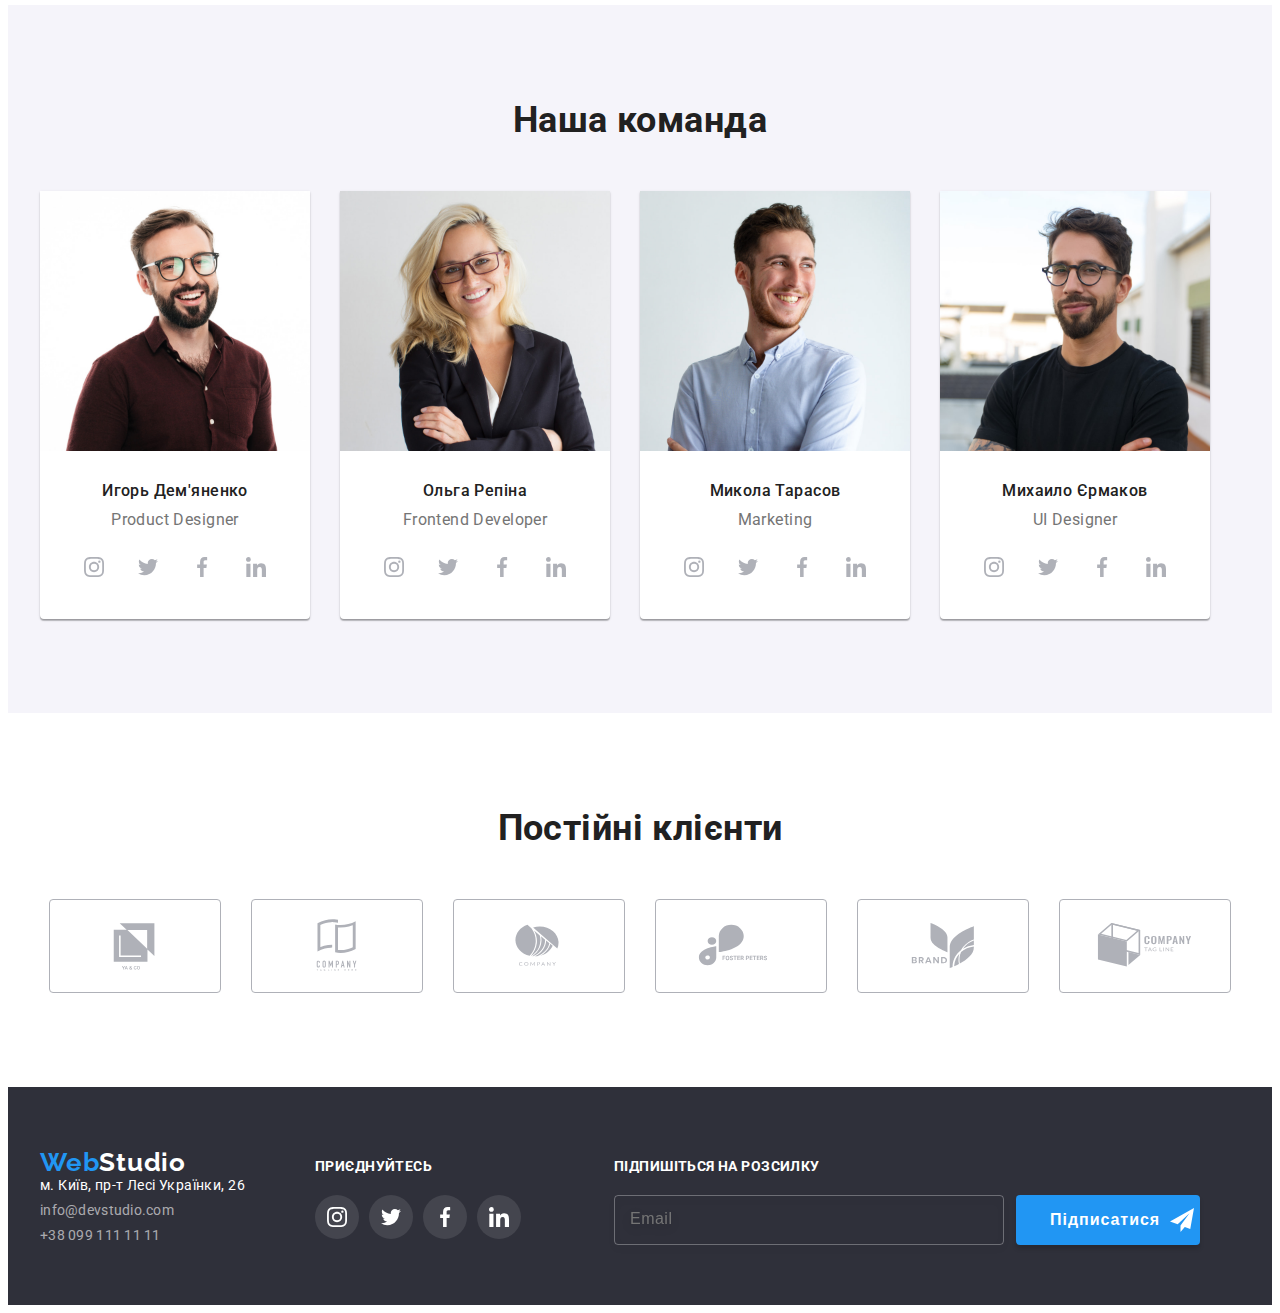
==== commit 306e64cb: "BEM - HEADER" ====
--- a/index.html
+++ b/index.html
@@ -22,35 +22,37 @@
   </head>
   <body>
     <!-- HEADER -->
-    <header class="header up">
-      <div class="container header">
-        <a class="logo-link" href="" lang="en">Web<span class="logo-accent">Studio</span></a>
+    <header class="header">
+      <div class="container header__container">
+        <a class="logo header__logo" href="" lang="en"
+          >Web<span class="logo--accent">Studio</span></a
+        >
 
-        <nav class="container-list">
-          <ul class="header list">
-            <li class="header-nav">
-              <a href="./index.html" target="_self" class="nav-link current link">Студія</a>
-            </li>
-            <li class="header-nav">
-              <a href="./portfolio.html" target="_self" class="nav-link link">Портфоліо</a>
-            </li>
-            <li class="header-nav">
-              <a href="/*Активная_ссылка*/" target="_blank" class="nav-link link">Контакти</a>
+        <nav class="menu">
+          <ul class="menu-list list">
+            <li class="menu-list__item menu__menu-list">
+              <a href="./index.html" target="_self" class="menu__link--current link">Студія</a>
+            </li>
+            <li class="menu-list__item menu__menu-list">
+              <a href="./portfolio.html" target="_self" class="menu__link link">Портфоліо</a>
+            </li>
+            <li class="menu-list__item menu__menu-list">
+              <a href="/*Активная_ссылка*/" target="_blank" class="menu__link link">Контакти</a>
             </li>
           </ul>
         </nav>
 
-        <ul class="list header-contact">
-          <li class="header-contact-item">
-            <a class="nav-link header link" href="mailto:infi@example.com">
-              <svg class="header-icon" width="16" height="12">
+        <ul class="menu-contacts list">
+          <li class="menu-contacts__item">
+            <a class="menu__link menu-contacts__menu-link link" href="mailto:infi@example.com">
+              <svg class="header-contact__icon" width="16" height="12">
                 <use href="./images/icons.svg#icon-mail"></use></svg
               >info@devstudio.com
             </a>
           </li>
-          <li class="header-contact-item">
-            <a href="tel:+380991111111" class="nav-link header link">
-              <svg class="header-icon" width="10" height="16">
+          <li class="header-contact__item">
+            <a class="menu__link menu-contacts__menu-link link" href="tel:+380991111111">
+              <svg class="header-contact__icon" width="10" height="16">
                 <use href="./images/icons.svg#icon-smartphone"></use></svg
               >+38 099 111 11 11</a
             >
@@ -65,7 +67,7 @@
         <div class="container hero">
           <!--Шапка-->
           <h1 class="hero-title">Ефективні рішення для вашого бізнесу</h1>
-          <button type="button" class="button hero" data-modal-open>Замовити послугу</button>
+          <button class="button hero" type="button" data-modal-open>Замовити послугу</button>
         </div>
       </section>
       <!-- ocoбливості -->
@@ -477,9 +479,7 @@
     <footer class="footer">
       <div class="container footer-down">
         <div class="footer-left-bloc">
-          <a class="logo-link footer" href="" lang="en"
-            >Web<span class="logo-accent-1">Studio</span></a
-          >
+          <a class="logo footer" href="" lang="en">Web<span class="logo-accent-1">Studio</span></a>
           <address class="footer-address">
             м. Київ, пр-т Лесі Українки, 26
             <ul class="list footer-list">
--- a/css/styles.css
+++ b/css/styles.css
@@ -56,7 +56,6 @@
   text-decoration: none;
   color: var(--primery-text-color);
 }
-
 .visually-hidden {
   position: absolute;
   width: 1px;
@@ -77,17 +76,15 @@
   margin: 0 auto;
 }
 /******* HEADER *******/
-.header.up {
+.header {
   border-bottom: 1px solid #ececec;
 }
-.container.header {
+.header__container {
   display: flex;
   align-items: center;
   border: 0px;
 }
-
-.logo-link {
-  margin-right: 93px;
+.logo {
   font-family: 'Raleway', sans-serif;
   font-style: normal;
   font-weight: 700;
@@ -97,35 +94,38 @@
   color: #2196f3;
   text-decoration: none;
 }
-.logo-accent {
+.header__logo {
+  margin-right: 93px;
+}
+.logo--accent {
   color: var(--primery-text-color);
 }
-
-.container-list {
+/* ****** */
+.menu {
   font-weight: 500;
 }
-.header.list {
+.menu-list {
   display: flex;
   margin-left: auto;
   align-items: center;
 }
-.header-nav {
+.menu__menu-list {
   margin-right: 50px;
   display: block;
 }
-.header-nav:last-child {
+.menu__menu-list:last-child {
   margin-right: 0;
 }
-.nav-link {
+.menu__link {
   letter-spacing: 0.02em;
   transition: color var(--transition);
 }
-.nav-link:hover,
-.nav-link:focus,
-.nav-link:active {
+.menu__link:hover,
+.menu__link:focus,
+.menu__link:active {
   color: var(--accent-bgr-btn-color);
 }
-.nav-link.current {
+.menu__link--current {
   display: block;
   position: relative;
   color: var(--accent-bgr-btn-color);
@@ -134,7 +134,7 @@
   padding-top: 32px;
   padding-bottom: 32px;
 }
-.nav-link.current::after {
+.menu__link--current::after {
   content: '';
   position: absolute;
   left: 0;
@@ -145,43 +145,41 @@
   background: var(--accent-bgr-btn-color);
   border-radius: 2px;
 }
-.nav-link.header {
-  display: flex;
-  align-items: center;
+/* CONTACTS */
+.menu-contacts {
+  display: flex;
+  align-items: center;
+  margin-left: auto;
+}
+.menu-contacts__item {
+  margin-right: 50px;
+}
+.menu-contacts__item:last-child {
+  margin-right: 0;
+}
+.menu-contacts__menu-link {
   color: var(--main-text);
   font-weight: 500;
   padding-top: 32px;
   padding-bottom: 32px;
   transition: color var(--transition);
-}
-.nav-link.header:hover,
-.nav-link.header:focus,
-.nav-link.header:active {
+  display: flex;
+  align-items: center;
+  border: 0px;
+}
+.menu-contacts__menu-link:hover,
+.menu-contacts__menu-link:focus,
+.menu-contacts__menu-link:active {
   color: var(--accent-bgr-btn-color);
 }
-/* CONTACTS */
-.header-contact {
-  display: flex;
-  align-items: center;
-}
-.list.header-contact {
-  display: flex;
-  align-items: center;
-  margin-left: auto;
-}
-.header-contact-item {
-  margin-right: 50px;
-}
-.header-contact-item:last-child {
-  margin-right: 0;
-}
-.header-icon {
+
+.header-contact__icon {
   fill: currentColor;
   margin-right: 10px;
 }
 /* *******MAIN******** */
 / 
-/* кнопки */
+/*******BUTTON******/
 .button {
   font-size: 16px;
   line-height: 1.63;
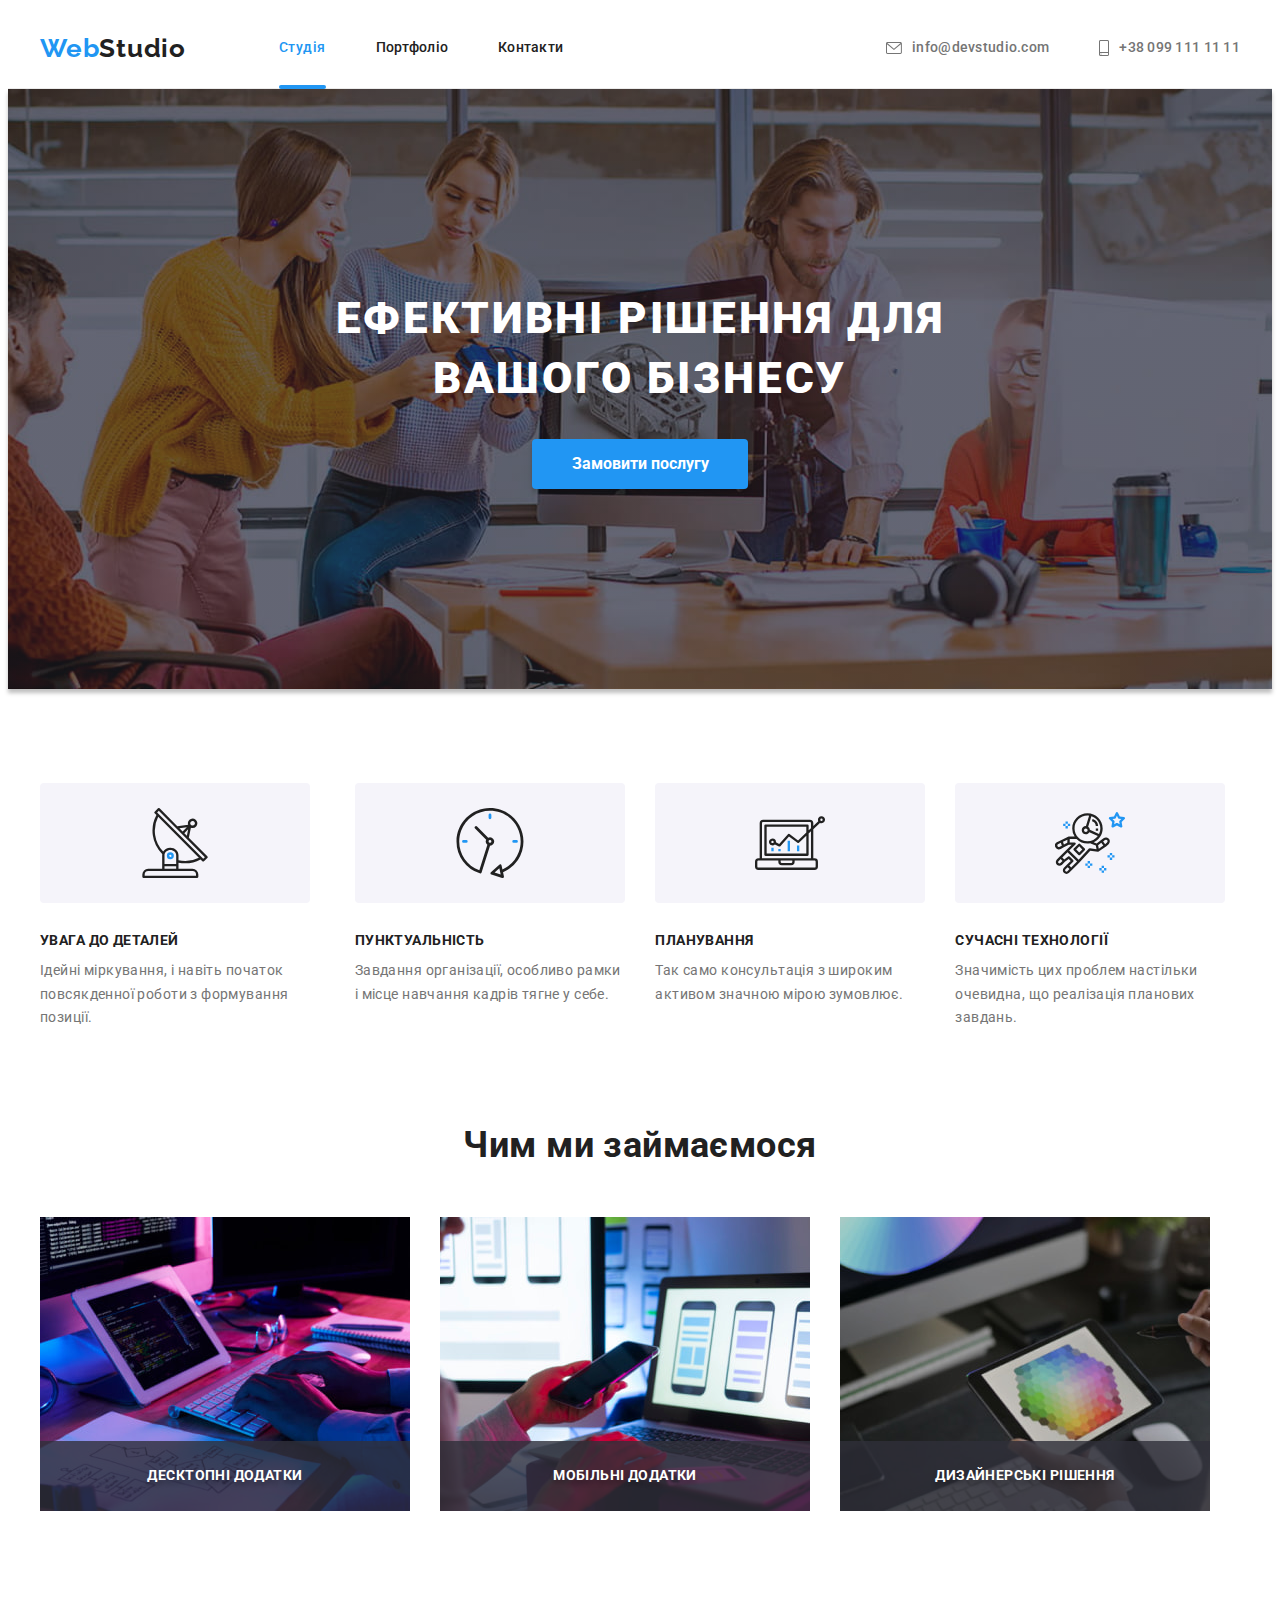
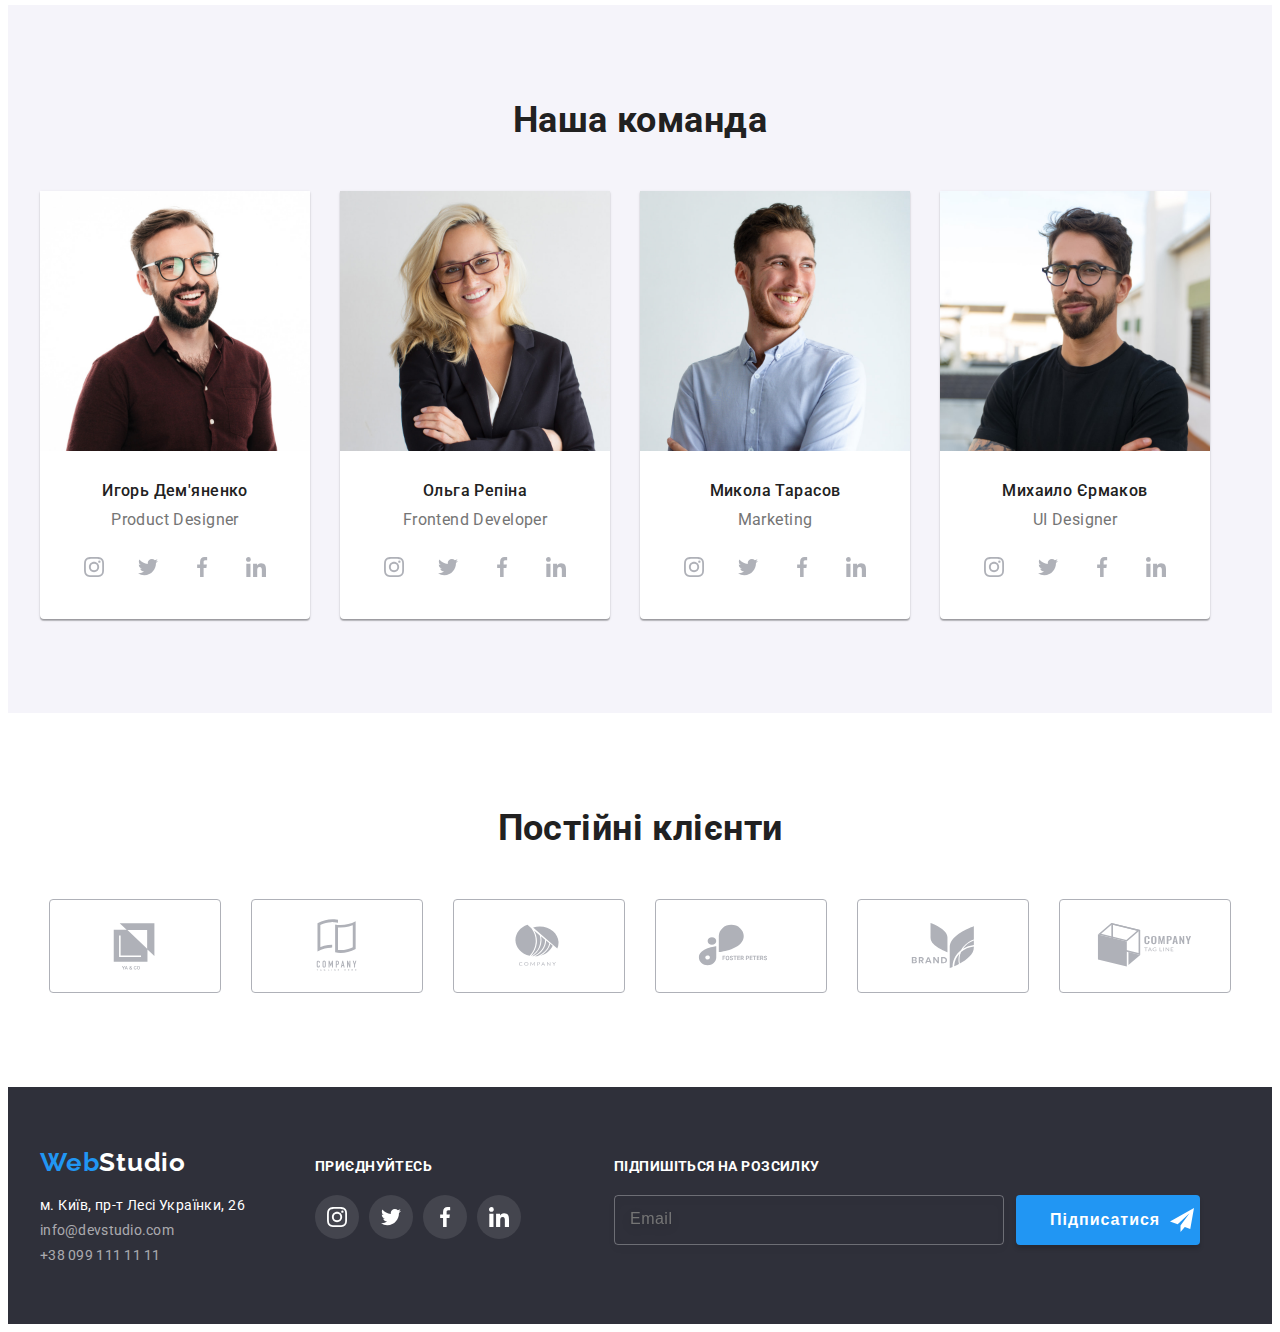
==== commit a9fd980a: "BEM in footer 2/3" ====
--- a/index.html
+++ b/index.html
@@ -24,9 +24,7 @@
     <!-- HEADER -->
     <header class="header">
       <div class="container header__container">
-        <a class="logo header__logo" href="" lang="en"
-          >Web<span class="logo--accent">Studio</span></a
-        >
+        <a class="logo header__logo" href="" lang="en">Web<span class="logo--grey">Studio</span></a>
 
         <nav class="menu">
           <ul class="menu-list list">
@@ -477,17 +475,19 @@
     </main>
     <!--FOOTER-->
     <footer class="footer">
-      <div class="container footer-down">
-        <div class="footer-left-bloc">
-          <a class="logo footer" href="" lang="en">Web<span class="logo-accent-1">Studio</span></a>
-          <address class="footer-address">
+      <div class="container footer__container">
+        <div class="left-block">
+          <a class="logo footer__logo" href="" lang="en"
+            >Web<span class="logo-white">Studio</span></a
+          >
+          <address class="address">
             м. Київ, пр-т Лесі Українки, 26
-            <ul class="list footer-list">
-              <li class="footer-item">
-                <a href="mailto:infi@example.com" class="footer-link link">info@devstudio.com</a>
+            <ul class="address-list address__address-list list">
+              <li class="address__item item footer__item">
+                <a href="mailto:infi@example.com" class="address__link link">info@devstudio.com</a>
               </li>
-              <li class="footer-item">
-                <a href="tel:+380991111111" class="footer-link link">+38 099 111 11 11</a>
+              <li class="address__item item footer__item">
+                <a href="tel:+380991111111" class="address__link link">+38 099 111 11 11</a>
               </li>
             </ul>
           </address>
@@ -542,14 +542,14 @@
             </li>
           </ul>
         </div>
-        <!-- Форма підписки -->
-        <div class="form">
+        <!-- subscription -->
+        <div class="subscription">
           <h3 class="social-title">Підпишіться на розсилку</h3>
-          <form class="form-footer" name="signup_form" autocomplete="on" novalidate>
-            <input class="footer-input-email" type="email" name="email" placeholder="Email" />
-            <button class="btn-subscribe" type="submit">
-              <span class="btn-subsribe-text">Підписатися</span>
-              <svg class="btn-send" width="24" height="24" viewBox="0 0 24 24">
+          <form class="form subscription__form" name="signup_form" autocomplete="on" novalidate>
+            <input class="form__input" type="email" name="email" placeholder="Email" />
+            <button class="btn form__btn" type="submit">
+              <span class="text btn__text">Підписатися</span>
+              <svg class="icon btn__icon" width="24" height="24" viewBox="0 0 24 24">
                 <use href="./images/icons.svg#icon-send"></use>
               </svg>
             </button>
--- a/css/styles.css
+++ b/css/styles.css
@@ -97,7 +97,7 @@
 .header__logo {
   margin-right: 93px;
 }
-.logo--accent {
+.logo--grey {
   color: var(--primery-text-color);
 }
 /* ****** */
@@ -178,7 +178,7 @@
   margin-right: 10px;
 }
 /* *******MAIN******** */
-/ 
+
 /*******BUTTON******/
 .button {
   font-size: 16px;
@@ -239,45 +239,46 @@
   padding-top: 60px;
   padding-bottom: 60px;
 }
-.container.footer-down {
+.footer__container {
   display: flex;
   align-items: baseline;
 }
-.footer-left-bloc {
+/* LEFT-BLOCK */
+.left-block {
   display: block;
   margin-right: 70px;
 }
-
-.logo-link.footer {
+.footer__logo {
   margin-bottom: 20px;
   display: block;
   margin-right: 0px;
   padding-top: 0px;
   padding-bottom: 0px;
 }
-.footer-address {
+.logo-white {
+  color: var(--white-color);
+}
+.address {
   font-style: normal;
   color: var(--footer-title);
 }
-.footer-link {
+.address__address-list {
+  margin-top: 9px;
+}
+.footer__item:not(:last-child) {
+  display: block;
+  margin-bottom: 9px;
+}
+.address__link {
   color: var(--footer-text-color);
   letter-spacing: 0.02em;
   transition: color var(--transition);
 }
-.footer-link:hover,
-.footer-link:focus {
+.address__link:hover,
+.address__link:focus {
   color: var(--white-color);
 }
-.logo-accent-1 {
-  color: var(--white-color);
-}
-.footer-item:not(:last-child) {
-  display: block;
-  margin-bottom: 9px;
-}
-.footer-list {
-  margin-top: 9px;
-}
+
 /* ICONS FOOTER */
 .social-invate.link {
   display: flex;
@@ -314,19 +315,19 @@
   font-weight: 700;
   font-size: 14px;
 }
-/* FORM signup*/
-.form {
+/* subscription*/
+.subscription {
   display: block;
   align-items: center;
   justify-content: center;
   margin-left: 93px;
   width: 570px;
 }
-.form-footer {
-  display: flex;
-}
-
-.footer-input-email {
+.subscription__form {
+  display: flex;
+}
+
+.form__input {
   min-width: 358px;
   background-color: transparent;
   border: 1px solid rgba(255, 255, 255, 0.3);
@@ -335,7 +336,7 @@
   color: var(--white-color);
   padding: 15px 15px 15px 15px;
 }
-.footer-input-email::placeholder {
+.form__input::placeholder {
   font-weight: 400;
   font-size: 16px;
   line-height: 1.25;
@@ -347,7 +348,7 @@
   width: 100%;
   height: 100%;
 }
-.btn-subscribe {
+.form__btn {
   display: flex;
   align-items: center;
   justify-items: center;
@@ -359,7 +360,7 @@
   margin-left: 12px;
   border: 0;
 }
-.btn-subsribe-text {
+.btn__text {
   font-weight: 700;
   font-size: 16px;
   line-height: 1.88;
@@ -372,11 +373,11 @@
   color: var(--white-color);
   cursor: pointer;
 }
-.btn-subsribe-text::after {
+.btn__text::after {
   content: '';
   margin-left: 10px;
 }
-.btn-send {
+.btn__icon {
   fill: var(--white-color);
 }
 /* СТИЛИ ДЛЯ СТРАНИЦЫ СТУДИЯ */
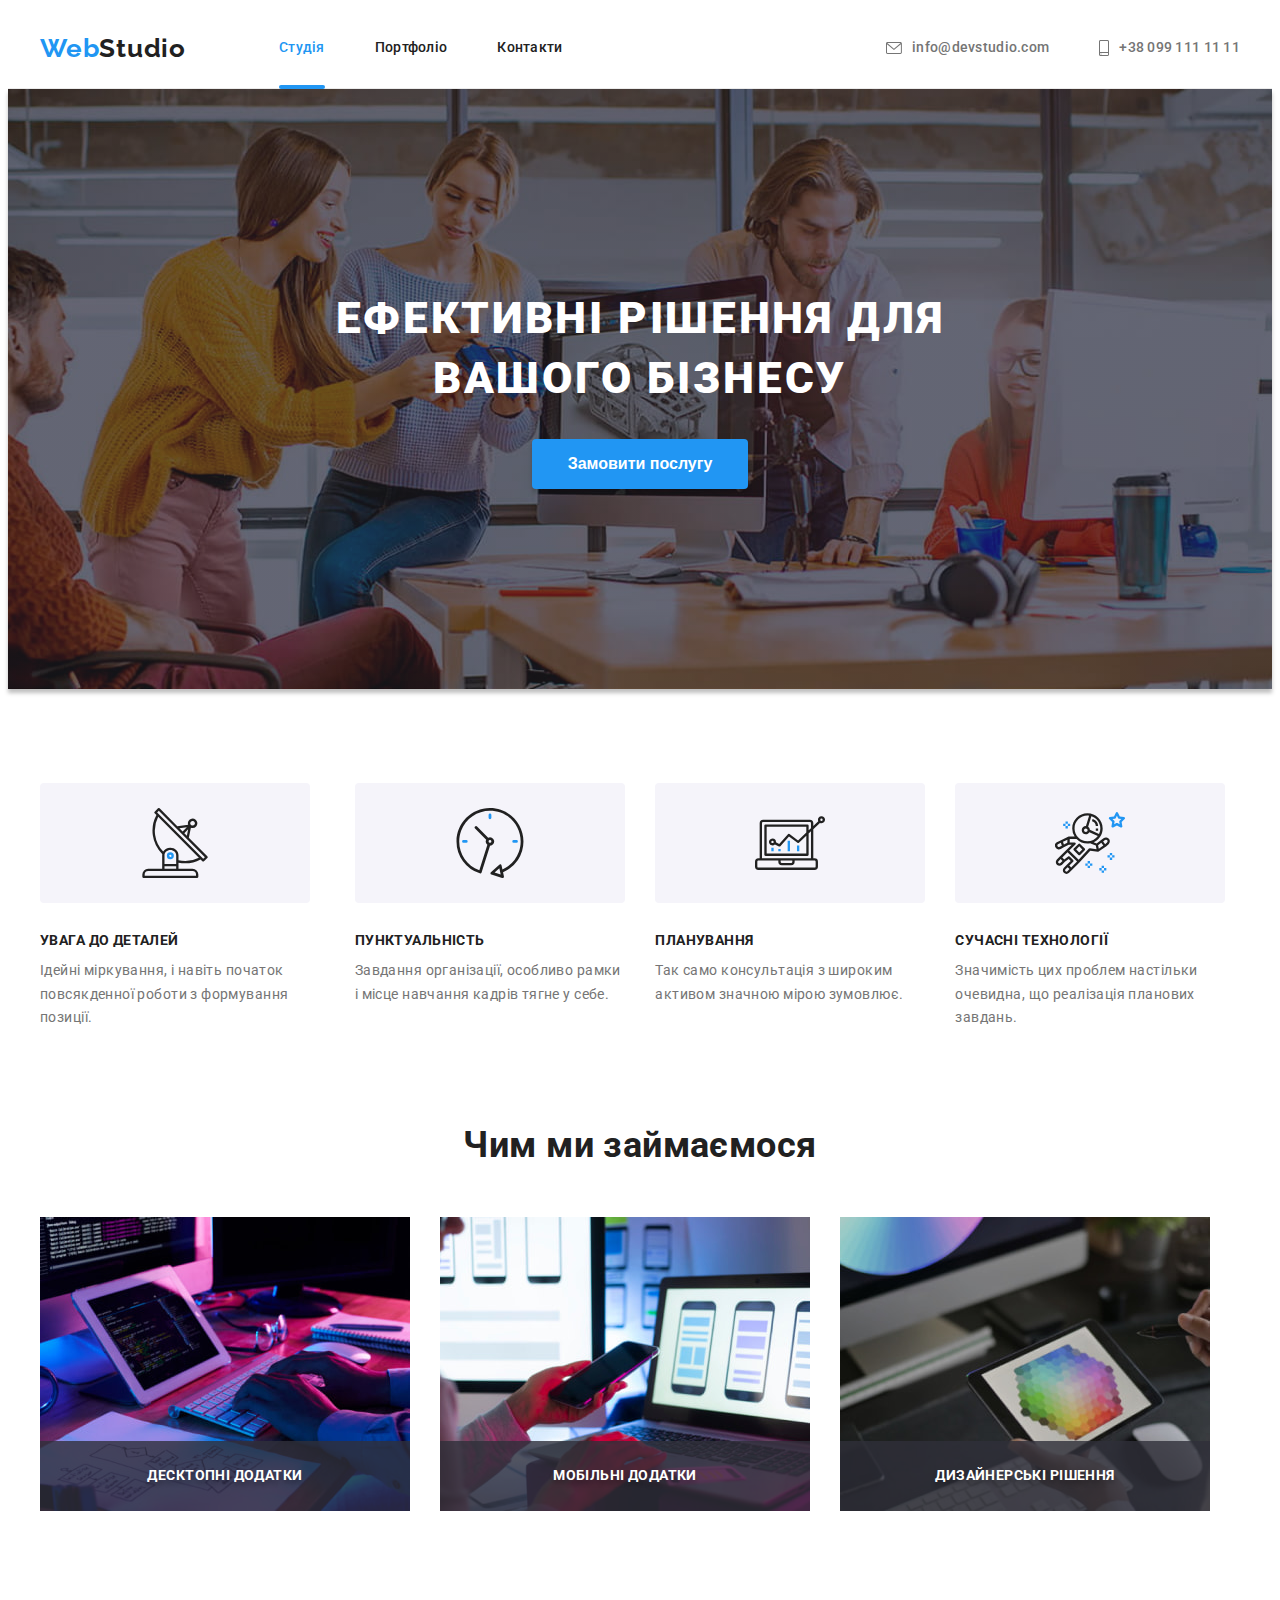
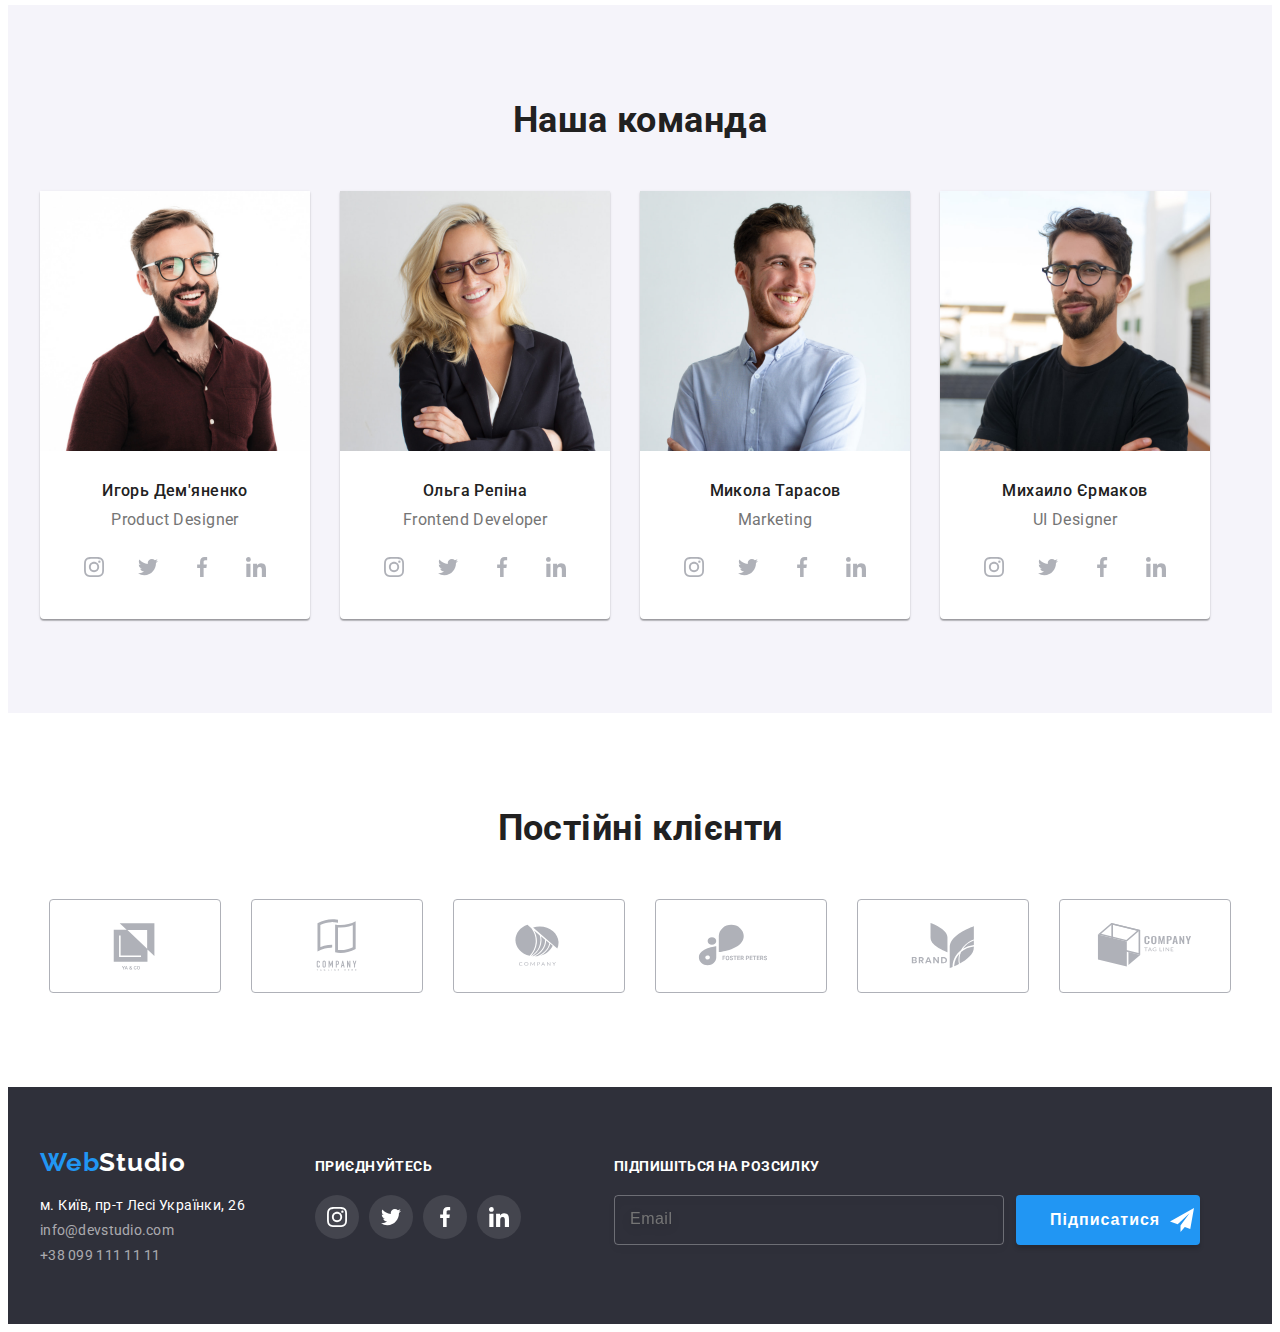
==== commit ecf43391: "BEM (header footer btn-hero clients)" ====
--- a/index.html
+++ b/index.html
@@ -24,12 +24,16 @@
     <!-- HEADER -->
     <header class="header">
       <div class="container header__container">
-        <a class="logo header__logo" href="" lang="en">Web<span class="logo--grey">Studio</span></a>
+        <a class="logo header__logo" href="" lang="en"
+          >Web<span class="logo logo--grey">Studio</span></a
+        >
 
         <nav class="menu">
           <ul class="menu-list list">
             <li class="menu-list__item menu__menu-list">
-              <a href="./index.html" target="_self" class="menu__link--current link">Студія</a>
+              <a href="./index.html" target="_self" class="menu__link menu__link--current link"
+                >Студія</a
+              >
             </li>
             <li class="menu-list__item menu__menu-list">
               <a href="./portfolio.html" target="_self" class="menu__link link">Портфоліо</a>
@@ -61,11 +65,13 @@
     <!-- HERO -->
     <main>
       <!--герой-->
-      <section class="section-hero">
-        <div class="container hero">
+      <section class="hero">
+        <div class="container hero-container">
           <!--Шапка-->
-          <h1 class="hero-title">Ефективні рішення для вашого бізнесу</h1>
-          <button class="button hero" type="button" data-modal-open>Замовити послугу</button>
+          <h1 class="container__title">Ефективні рішення для вашого бізнесу</h1>
+          <button class="button-hero hero-section__hero-button" type="button" data-modal-open>
+            Замовити послугу
+          </button>
         </div>
       </section>
       <!-- ocoбливості -->
@@ -173,7 +179,7 @@
                 <h3 class="team-title">Игорь Дем'яненко</h3>
                 <p lang="en" class="team-text">Product Designer</p>
                 <ul class="list social">
-                  <li class="social-link">
+                  <li class="social-item">
                     <a
                       class="social-profile link"
                       href=""
@@ -185,7 +191,7 @@
                         <use href="./images/icons.svg#icon-instagram"></use></svg
                     ></a>
                   </li>
-                  <li class="social-link">
+                  <li class="social-item">
                     <a
                       class="social-profile link"
                       href=""
@@ -196,7 +202,7 @@
                         <use href="./images/icons.svg#icon-twitter"></use></svg
                     ></a>
                   </li>
-                  <li class="social-link">
+                  <li class="social-item">
                     <a
                       class="social-profile link"
                       href=""
@@ -207,7 +213,7 @@
                         <use href="./images/icons.svg#icon-facebook"></use></svg
                     ></a>
                   </li>
-                  <li class="social-link">
+                  <li class="social-item">
                     <a
                       class="social-profile link"
                       href=""
@@ -227,7 +233,7 @@
                 <h3 class="team-title">Ольга Репіна</h3>
                 <p lang="en" class="team-text">Frontend Developer</p>
                 <ul class="list social">
-                  <li class="social-link">
+                  <li class="social-item">
                     <a
                       class="social-profile link"
                       href=""
@@ -390,81 +396,81 @@
       <section class="section-clients">
         <div class="container clients">
           <h2 class="we-title">Постійні клієнти</h2>
-          <ul class="our-clients">
-            <li class="clients list">
-              <a
-                class="clients-item link"
+          <ul class="clients__list">
+            <li class="clients__item list">
+              <a
+                class="clients__link link"
                 href=""
                 target="_blank"
                 rel="noopener noreferrer"
                 aria-label="logo-1"
               >
-                <svg class="clients-icon" width="106" height="60">
+                <svg class="clients__icon" width="106" height="60">
                   <use href="./images/icons.svg#icon-logo-1"></use>
                 </svg>
               </a>
             </li>
-            <li class="clients list">
-              <a
-                class="clients-item link"
+            <li class="clients__item list">
+              <a
+                class="clients__link link"
                 href=""
                 target="_blank"
                 rel="noopener noreferrer"
                 aria-label="logo-2"
               >
-                <svg class="clients-icon" width="106" height="60">
+                <svg class="clients__icon" width="106" height="60">
                   <use href="./images/icons.svg#icon-logo-2"></use>
                 </svg>
               </a>
             </li>
-            <li class="clients list">
-              <a
-                class="clients-item link"
+            <li class="clients__item list">
+              <a
+                class="clients__link link"
                 href=""
                 target="_blank"
                 rel="noopener noreferrer"
                 aria-label="logo-3"
               >
-                <svg class="clients-icon" width="106" height="60">
+                <svg class="clients__icon" width="106" height="60">
                   <use href="./images/icons.svg#icon-logo-3"></use>
                 </svg>
               </a>
             </li>
-            <li class="clients list">
-              <a
-                class="clients-item link"
+            <li class="clients__item list">
+              <a
+                class="clients__link link"
                 href=""
                 target="_blank"
                 rel="noopener noreferrer"
                 aria-label="logo-4"
               >
-                <svg class="clients-icon" width="106" height="60">
+                <svg class="clients__icon" width="106" height="60">
                   <use href="./images/icons.svg#icon-logo-4"></use>
                 </svg>
               </a>
             </li>
-            <li class="clients list">
-              <a
-                class="clients-item link"
+            <li class="clients__item list">
+              <a
+                class="clients__link link"
                 href=""
                 target="_blank"
                 rel="noopener noreferrer"
                 aria-label="logo-5"
               >
-                <svg class="clients-icon" width="106" height="60">
+                <svg class="clients__icon" width="106" height="60">
                   <use href="./images/icons.svg#icon-logo-5"></use>
                 </svg>
               </a>
             </li>
-            <li class="clients list">
-              <a
-                class="clients-item link"
+            <li class="clients__item list">
+              <a
+                class="clients__link link"
                 href=""
                 target="_blank"
                 rel="noopener noreferrer"
                 aria-label="logo-6"
               >
-                <svg class="clients-icon" width="106" height="60">
+                <svg class="clients__icon" width="106" height="60">
                   <use href="./images/icons.svg#icon-logo-6"></use>
                 </svg>
               </a>
@@ -476,9 +482,10 @@
     <!--FOOTER-->
     <footer class="footer">
       <div class="container footer__container">
-        <div class="left-block">
+        <!-- address -->
+        <div class="address-block">
           <a class="logo footer__logo" href="" lang="en"
-            >Web<span class="logo-white">Studio</span></a
+            >Web<span class="logo logo--white">Studio</span></a
           >
           <address class="address">
             м. Київ, пр-т Лесі Українки, 26
@@ -492,51 +499,52 @@
             </ul>
           </address>
         </div>
-        <div class="footer-rigth-bloc">
-          <h3 class="social-title">Приєднуйтесь</h3>
-          <ul class="list item-rigth-bloc">
-            <li class="social-link">
-              <a
-                class="social-invate link"
+        <!-- joining -->
+        <div class="joining-block">
+          <h3 class="joining-block__lable">Приєднуйтесь</h3>
+          <ul class="social-list joining-block__social-list list">
+            <li class="social-list__item">
+              <a
+                class="social-list__link link"
                 href=""
                 target="_blank"
                 rel="noopener noreferrer"
                 aria-label="instagram"
               >
-                <svg class="social-icon-footer" width="20" height="20">
+                <svg class="social-list__icon" width="20" height="20">
                   <use href="./images/icons.svg#icon-instagram"></use></svg
               ></a>
             </li>
-            <li class="social-link">
-              <a
-                class="social-invate link"
+            <li class="social-list__item">
+              <a
+                class="social-list__link link"
                 href=""
                 target="_blank"
                 rel="noopener noreferrer"
                 aria-label="twitter"
-                ><svg class="social-icon-footer" width="20" height="20">
+                ><svg class="social-list__icon" width="20" height="20">
                   <use href="./images/icons.svg#icon-twitter"></use></svg
               ></a>
             </li>
-            <li class="social-link">
-              <a
-                class="social-invate link"
+            <li class="social-list__item">
+              <a
+                class="social-list__link link"
                 href=""
                 target="_blank"
                 rel="noopener noreferrer"
                 aria-label="facebook"
-                ><svg class="social-icon-footer" width="20" height="20">
+                ><svg class="social-list__icon" width="20" height="20">
                   <use href="./images/icons.svg#icon-facebook"></use></svg
               ></a>
             </li>
-            <li class="social-link">
-              <a
-                class="social-invate link"
+            <li class="social-list__item">
+              <a
+                class="social-list__link link"
                 href=""
                 target="_blank"
                 rel="noopener noreferrer"
                 aria-label="linkedin"
-                ><svg class="social-icon-footer" width="20" height="20">
+                ><svg class="social-list__icon" width="20" height="20">
                   <use href="./images/icons.svg#icon-linkedin"></use></svg
               ></a>
             </li>
@@ -544,12 +552,12 @@
         </div>
         <!-- subscription -->
         <div class="subscription">
-          <h3 class="social-title">Підпишіться на розсилку</h3>
+          <h3 class="subscription__lable">Підпишіться на розсилку</h3>
           <form class="form subscription__form" name="signup_form" autocomplete="on" novalidate>
             <input class="form__input" type="email" name="email" placeholder="Email" />
             <button class="btn form__btn" type="submit">
-              <span class="text btn__text">Підписатися</span>
-              <svg class="icon btn__icon" width="24" height="24" viewBox="0 0 24 24">
+              <span class="btn__label">Підписатися</span>
+              <svg class="btn__icon" width="24" height="24" viewBox="0 0 24 24">
                 <use href="./images/icons.svg#icon-send"></use>
               </svg>
             </button>
@@ -565,7 +573,6 @@
             <use href="./images/icons.svg#icon-close"></use>
           </svg>
         </button>
-
         <!-- FORM-MODAL-ORDER -->
         <form class="form-modal-order" name="modal-order" autocomplete="on" novalidate>
           <strong class="modal-title">Залиште свої дані, ми вам передзвонимо</strong>
--- a/css/styles.css
+++ b/css/styles.css
@@ -75,110 +75,6 @@
   padding-right: 15px;
   margin: 0 auto;
 }
-/******* HEADER *******/
-.header {
-  border-bottom: 1px solid #ececec;
-}
-.header__container {
-  display: flex;
-  align-items: center;
-  border: 0px;
-}
-.logo {
-  font-family: 'Raleway', sans-serif;
-  font-style: normal;
-  font-weight: 700;
-  font-size: 26px;
-  line-height: 1.19;
-  letter-spacing: 0.03em;
-  color: #2196f3;
-  text-decoration: none;
-}
-.header__logo {
-  margin-right: 93px;
-}
-.logo--grey {
-  color: var(--primery-text-color);
-}
-/* ****** */
-.menu {
-  font-weight: 500;
-}
-.menu-list {
-  display: flex;
-  margin-left: auto;
-  align-items: center;
-}
-.menu__menu-list {
-  margin-right: 50px;
-  display: block;
-}
-.menu__menu-list:last-child {
-  margin-right: 0;
-}
-.menu__link {
-  letter-spacing: 0.02em;
-  transition: color var(--transition);
-}
-.menu__link:hover,
-.menu__link:focus,
-.menu__link:active {
-  color: var(--accent-bgr-btn-color);
-}
-.menu__link--current {
-  display: block;
-  position: relative;
-  color: var(--accent-bgr-btn-color);
-  text-transform: none;
-  font-weight: 500;
-  padding-top: 32px;
-  padding-bottom: 32px;
-}
-.menu__link--current::after {
-  content: '';
-  position: absolute;
-  left: 0;
-  bottom: -1px;
-  display: block;
-  width: 100%;
-  height: 4px;
-  background: var(--accent-bgr-btn-color);
-  border-radius: 2px;
-}
-/* CONTACTS */
-.menu-contacts {
-  display: flex;
-  align-items: center;
-  margin-left: auto;
-}
-.menu-contacts__item {
-  margin-right: 50px;
-}
-.menu-contacts__item:last-child {
-  margin-right: 0;
-}
-.menu-contacts__menu-link {
-  color: var(--main-text);
-  font-weight: 500;
-  padding-top: 32px;
-  padding-bottom: 32px;
-  transition: color var(--transition);
-  display: flex;
-  align-items: center;
-  border: 0px;
-}
-.menu-contacts__menu-link:hover,
-.menu-contacts__menu-link:focus,
-.menu-contacts__menu-link:active {
-  color: var(--accent-bgr-btn-color);
-}
-
-.header-contact__icon {
-  fill: currentColor;
-  margin-right: 10px;
-}
-/* *******MAIN******** */
-
 /*******BUTTON******/
 .button {
   font-size: 16px;
@@ -202,202 +98,126 @@
 .button:active {
   background-color: var(--accent-bgr-btn-color);
 }
-.button.hero {
-  line-height: 1.88;
-  background-color: var(--accent-bgr-btn-color);
-  color: var(--white-color);
-  font-weight: 700;
-  width: 216px;
-  height: 50px;
-  padding: 10px 32px;
-  border-radius: 4px;
+/******* HEADER *******/
+.header {
+  border-bottom: 1px solid #ececec;
+}
+.header__container {
+  display: flex;
+  align-items: center;
   border: 0px;
-  margin-top: 30px;
+}
+.logo {
+  font-family: 'Raleway', sans-serif;
+  font-style: normal;
+  font-weight: 700;
+  font-size: 26px;
+  line-height: 1.19;
+  letter-spacing: 0.03em;
+  color: #2196f3;
+  text-decoration: none;
+}
+.header__logo {
+  margin-right: 93px;
+}
+.logo--grey {
+  color: var(--primery-text-color);
+}
+
+.menu {
+  font-weight: 500;
+}
+.menu-list {
+  display: flex;
   margin-left: auto;
-  margin-right: auto;
-  justify-content: center;
-  box-shadow: 0px 4px 4px 0px rgba(0, 0, 0, 0.15);
-  transition: background-color var(--transition);
-}
-.button.hero:hover,
-.button.hero:focus {
-  background-color: var(--hover-focus-btn);
-}
-.button.primary {
-  background-color: var(--accent-bgr-btn-color);
-  color: var(--white-color);
-  font-weight: 500;
-}
-.button.secondary {
-  font-weight: 500;
-}
-/* стили для подвалов обоих страниц */
-/* FOOTER */
-
-.footer {
-  background-color: var(--footer-bgr-color);
-  padding-top: 60px;
-  padding-bottom: 60px;
-}
-.footer__container {
-  display: flex;
-  align-items: baseline;
-}
-/* LEFT-BLOCK */
-.left-block {
-  display: block;
-  margin-right: 70px;
-}
-.footer__logo {
-  margin-bottom: 20px;
-  display: block;
-  margin-right: 0px;
-  padding-top: 0px;
-  padding-bottom: 0px;
-}
-.logo-white {
-  color: var(--white-color);
-}
-.address {
-  font-style: normal;
-  color: var(--footer-title);
-}
-.address__address-list {
-  margin-top: 9px;
-}
-.footer__item:not(:last-child) {
-  display: block;
-  margin-bottom: 9px;
-}
-.address__link {
-  color: var(--footer-text-color);
+  align-items: center;
+}
+.menu__menu-list {
+  margin-right: 50px;
+  display: block;
+}
+.menu__menu-list:last-child {
+  margin-right: 0;
+}
+.menu__link {
   letter-spacing: 0.02em;
   transition: color var(--transition);
 }
-.address__link:hover,
-.address__link:focus {
-  color: var(--white-color);
-}
-
-/* ICONS FOOTER */
-.social-invate.link {
-  display: flex;
-  align-items: center;
-  justify-content: center;
-  width: 44px;
-  height: 44px;
-  background-color: rgba(255, 255, 255, 0.1);
-  border-radius: 50%;
-  transition: background-color var(--transition);
-}
-.social-icon-footer {
-  fill: var(--white-color);
-}
-
-.social-invate:hover,
-.social-invate:focus {
-  background-color: var(--accent-bgr-btn-color);
-}
-.social-icon {
-  transition: fill var(--transition);
-}
-.social-invate:hover .social-icon {
-  fill: var(--white-color);
-}
-
-/* СОЦІАЛЬНІ МЕРЕЖІ */
-.container.social {
-  display: flex;
-}
-.social-title {
-  color: var(--footer-title);
-  text-transform: uppercase;
-  font-weight: 700;
-  font-size: 14px;
-}
-/* subscription*/
-.subscription {
-  display: block;
-  align-items: center;
-  justify-content: center;
-  margin-left: 93px;
-  width: 570px;
-}
-.subscription__form {
-  display: flex;
-}
-
-.form__input {
-  min-width: 358px;
-  background-color: transparent;
-  border: 1px solid rgba(255, 255, 255, 0.3);
-  filter: drop-shadow(0px 4px 4px rgba(0, 0, 0, 0.15));
-  border-radius: 4px;
-  color: var(--white-color);
-  padding: 15px 15px 15px 15px;
-}
-.form__input::placeholder {
-  font-weight: 400;
-  font-size: 16px;
-  line-height: 1.25;
-  display: flex;
-  align-items: center;
-  letter-spacing: 0.03em;
-  padding-top: 15px;
-  padding-bottom: 15px;
+.menu__link:hover,
+.menu__link:focus,
+.menu__link:active {
+  color: var(--accent-bgr-btn-color);
+}
+.menu__link--current {
+  display: block;
+  position: relative;
+  color: var(--accent-bgr-btn-color);
+  text-transform: none;
+  font-weight: 500;
+  padding-top: 32px;
+  padding-bottom: 32px;
+}
+.menu__link--current::after {
+  content: '';
+  position: absolute;
+  left: 0;
+  bottom: -1px;
+  display: block;
   width: 100%;
-  height: 100%;
-}
-.form__btn {
-  display: flex;
-  align-items: center;
-  justify-items: center;
-  width: 200px;
-  height: 50px;
-  background-color: rgba(33, 150, 243, 1);
-  box-shadow: 0px 4px 4px rgba(0, 0, 0, 0.15);
-  border-radius: 4px;
-  margin-left: 12px;
-  border: 0;
-}
-.btn__text {
-  font-weight: 700;
-  font-size: 16px;
-  line-height: 1.88;
-  align-items: center;
-  text-align: center;
-  padding-top: 10px;
-  padding-bottom: 10px;
-  padding-left: 28px;
-  letter-spacing: 0.06em;
-  color: var(--white-color);
-  cursor: pointer;
-}
-.btn__text::after {
-  content: '';
-  margin-left: 10px;
-}
-.btn__icon {
-  fill: var(--white-color);
-}
-/* СТИЛИ ДЛЯ СТРАНИЦЫ СТУДИЯ */
+  height: 4px;
+  background: var(--accent-bgr-btn-color);
+  border-radius: 2px;
+}
+
+.menu-contacts {
+  display: flex;
+  align-items: center;
+  margin-left: auto;
+}
+.menu-contacts__item {
+  margin-right: 50px;
+}
+.menu-contacts__item:last-child {
+  margin-right: 0;
+}
+.menu-contacts__menu-link {
+  color: var(--main-text);
+  font-weight: 500;
+  padding-top: 32px;
+  padding-bottom: 32px;
+  transition: color var(--transition);
+  display: flex;
+  align-items: center;
+  border: 0px;
+}
+.menu-contacts__menu-link:hover,
+.menu-contacts__menu-link:focus,
+.menu-contacts__menu-link:active {
+  color: var(--accent-bgr-btn-color);
+}
+.header-contact__icon {
+  fill: currentColor;
+  margin-right: 10px;
+}
+/* *******MAIN******** */
 /* HERO */
-.section-hero {
+.hero {
   background-color: var(--hero-bgr-color);
   max-width: 1600px;
   padding-top: 200px;
   padding-bottom: 200px;
-  margin-left: auto;
-  margin-right: auto;
-  text-align: center;
   background-image: linear-gradient(40deg, rgba(47, 48, 58, 0.4), rgba(47, 48, 58, 0.4)),
     url(../images/hero.jpg);
   background-repeat: no-repeat;
   background-position: center;
   background-size: cover;
   box-shadow: 0px 4px 4px rgba(0, 0, 0, 0.25);
-}
-.hero-title {
+  margin-left: auto;
+  margin-right: auto;
+  text-align: center;
+}
+
+.container__title {
   font-size: 44px;
   max-width: 696px;
   color: #ffffff;
@@ -409,6 +229,32 @@
   margin-left: auto;
   margin-right: auto;
 }
+.button-hero {
+  font-size: 16px;
+  line-height: 1.88;
+  background-color: var(--accent-bgr-btn-color);
+  color: var(--white-color);
+  font-weight: 700;
+  width: 216px;
+  height: 50px;
+  padding: 10px 32px;
+  border-radius: 4px;
+  border: 0px;
+  box-shadow: 0px 4px 4px 0px rgba(0, 0, 0, 0.15);
+  transition: background-color var(--transition);
+}
+.hero-section__hero-button {
+  margin-top: 30px;
+  margin-left: auto;
+  margin-right: auto;
+  justify-content: center;
+}
+.button-hero:hover:hover,
+.button-hero:focus {
+  background-color: var(--hover-focus-btn);
+}
+/* СТИЛИ ДЛЯ СТРАНИЦЫ СТУДИЯ */
+
 /* FEATURES */
 .section-features {
   padding-top: 94px;
@@ -493,7 +339,11 @@
   padding-top: 30px;
   padding-bottom: 30px;
 }
-
+.list.team {
+  gap: 30px;
+  display: flex;
+  text-align: center;
+}
 .team-card {
   background-color: var(--white-color);
   border-radius: 0px 0px 4px 4px;
@@ -501,11 +351,6 @@
   box-shadow: 0px 1px 3px rgba(0, 0, 0, 0.12), 0px 1px 1px rgba(0, 0, 0, 0.14),
     0px 2px 1px rgba(0, 0, 0, 0.2);
 }
-.list.team {
-  gap: 30px;
-  display: flex;
-  text-align: center;
-}
 .team-title {
   font-weight: 500;
   font-size: 16px;
@@ -518,98 +363,49 @@
   line-height: 1.19;
   color: var(--main-text);
 }
-
-/* СТИЛИ ДЛЯ СТРАНИЦЫ ПОРТФОЛИО */
-.section-work {
-  padding-top: 94px;
-  padding-bottom: 94px;
-}
-.list.filter {
-  display: flex;
-  justify-content: center;
-  gap: 8px;
-  margin-bottom: 50px;
-}
-.list.project {
-  display: flex;
-  flex-wrap: wrap;
-  gap: 30px;
-}
-.project-link {
-  display: block;
-  transition: box-shadow var(--transition);
-}
-.project-link:hover,
-.project-link:focus {
-  box-shadow: 1px 4px 6px 0px rgba(0, 0, 0, 0.16), 0px 4px 4px 0px rgba(0, 0, 0, 0.06),
-    0px 1px 1px 0px rgba(0, 0, 0, 0.12);
-}
-.project-tumb {
-  display: inline-block;
-  position: relative;
-  overflow-y: hidden;
-  overflow-x: hidden;
-}
-
-.overlay-project {
-  position: absolute;
-  top: 0;
-  left: 0;
-  width: 100%;
-  height: 100%;
-  transform: translateY(100%);
-  transition: transform var(--transition);
-  background-color: var(--overlay-card);
-}
-.project-link:hover .overlay-project,
-.project-link:focus .overlay-project {
-  transform: translateY(0);
-}
-
-.overlay-project-text {
-  font-weight: 400;
-  font-size: 18px;
-  color: var(--footer-title);
-  text-align: left;
-  line-height: 1.55;
-  text-shadow: 0px 4px 4px rgba(0, 0, 0, 0.25);
-  padding: 63px 24px;
-  letter-spacing: 0.03em;
-}
-.project-img {
-  display: block;
-}
-.work-title {
-  font-weight: 700;
-  font-size: 18px;
-  line-height: 2;
-  letter-spacing: 0.06em;
-  color: var(--primery-text-color);
-  margin-bottom: 4px;
-}
-.work-text {
-  font-size: 16px;
-  line-height: 1.88;
-  color: var(--main-text);
-}
-.card-project {
-  padding: 20px 24px;
-  border: 1px solid var(--border-btn);
-  border-top: none;
-}
-
+.social {
+  display: flex;
+  align-items: center;
+  justify-content: center;
+  gap: 10px;
+  margin-top: 16px;
+}
+.social-profile {
+  display: flex;
+  align-items: center;
+  justify-content: center;
+  width: 44px;
+  height: 44px;
+  background-color: var(--white-color);
+  border-radius: 50%;
+  transition: background-color var(--transition);
+}
+.social-profile:hover,
+.social-profile:focus {
+  background-color: var(--accent-bgr-btn-color);
+}
+.social-profile:hover .social-icon {
+  fill: var(--white-color);
+}
+.social-profile:focus .social-icon {
+  fill: var(--white-color);
+}
+.social-icon {
+  fill: var(--icon-color);
+  transition: fill var(--transition);
+}
 /* CLIENTS */
 .section-clients {
   padding-top: 94px;
   padding-bottom: 94px;
 }
-.our-clients {
+.clients__list {
   display: flex;
   align-items: center;
   justify-content: center;
   gap: 30px;
 }
-.clients-item {
+.clients__link {
   display: flex;
   align-items: center;
   justify-content: center;
@@ -620,62 +416,165 @@
   color: var(--icon-color);
   transition: color var(--transition), border var(--transition);
 }
-.clients-item:hover,
-.clients-item:focus {
+.clients__link:hover,
+.clients__ink:focus {
   color: var(--accent-bgr-btn-color);
   border: 1px solid var(--accent-bgr-btn-color);
 }
-
-.clients-icon {
+.clients__icon {
   fill: currentColor;
 }
-
-/* ICONS */
-/* SOCIAL */
-.social {
-  display: flex;
-  align-items: center;
-  justify-content: center;
+/* FOOTER */
+
+.footer {
+  background-color: var(--footer-bgr-color);
+  padding-top: 60px;
+  padding-bottom: 60px;
+}
+.footer__container {
+  display: flex;
+  align-items: baseline;
+}
+/****** ADDRESS-BLOCK******/
+.address-block {
+  display: block;
+  margin-right: 70px;
+}
+.footer__logo {
+  margin-bottom: 20px;
+  display: block;
+  margin-right: 0px;
+  padding-top: 0px;
+  padding-bottom: 0px;
+}
+.logo--white {
+  color: var(--white-color);
+}
+.address {
+  font-style: normal;
+  color: var(--footer-title);
+}
+.address__address-list {
+  margin-top: 9px;
+}
+.footer__item:not(:last-child) {
+  display: block;
+  margin-bottom: 9px;
+}
+.address__link {
+  color: var(--footer-text-color);
+  letter-spacing: 0.02em;
+  transition: color var(--transition);
+}
+.address__link:hover,
+.address__link:focus {
+  color: var(--white-color);
+}
+/* ****JOINING***** */
+.joining-block__lable {
+  color: var(--footer-title);
+  text-transform: uppercase;
+  font-weight: 700;
+  font-size: 14px;
+  margin-bottom: 20px;
+}
+.subscription__lable {
+  color: var(--footer-title);
+  text-transform: uppercase;
+  font-weight: 700;
+  font-size: 14px;
+  margin-bottom: 20px;
+}
+.joining-block__social-list {
+  display: flex;
   gap: 10px;
-  margin-top: 16px;
-}
-/* .social-link {
-} */
-.social-profile {
+}
+.social-list__link {
   display: flex;
   align-items: center;
   justify-content: center;
   width: 44px;
   height: 44px;
-  background-color: var(--white-color);
+  background-color: rgba(255, 255, 255, 0.1);
   border-radius: 50%;
   transition: background-color var(--transition);
 }
-.social-icon {
-  fill: var(--icon-color);
-}
-
-.social-profile:hover,
-.social-profile:focus {
+.social-list__icon {
+  fill: var(--white-color);
+  transition: fill var(--transition);
+}
+.social-list__link:hover,
+.social-list__link:focus {
   background-color: var(--accent-bgr-btn-color);
 }
-.social-icon {
-  transition: fill var(--transition);
-}
-.social-profile:hover .social-icon {
+.social-list__link:hover .social-icon {
   fill: var(--white-color);
 }
-.social-profile:focus .social-icon {
+/* subscription*/
+.subscription {
+  display: block;
+  align-items: center;
+  justify-content: center;
+  margin-left: 93px;
+  width: 570px;
+}
+.subscription__form {
+  display: flex;
+}
+.form__input {
+  min-width: 358px;
+  background-color: transparent;
+  border: 1px solid rgba(255, 255, 255, 0.3);
+  filter: drop-shadow(0px 4px 4px rgba(0, 0, 0, 0.15));
+  border-radius: 4px;
+  color: var(--white-color);
+  padding: 15px 15px 15px 15px;
+}
+.form__input::placeholder {
+  font-weight: 400;
+  font-size: 16px;
+  line-height: 1.25;
+  display: flex;
+  align-items: center;
+  letter-spacing: 0.03em;
+  padding-top: 15px;
+  padding-bottom: 15px;
+  width: 100%;
+  height: 100%;
+}
+.btn {
+  width: 200px;
+  height: 50px;
+  background-color: rgba(33, 150, 243, 1);
+  box-shadow: 0px 4px 4px rgba(0, 0, 0, 0.15);
+  border-radius: 4px;
+  border: 0;
+}
+.form__btn {
+  display: flex;
+  align-items: center;
+  justify-items: center;
+  margin-left: 12px;
+}
+.btn__label {
+  font-weight: 700;
+  font-size: 16px;
+  line-height: 1.88;
+  align-items: center;
+  text-align: center;
+  padding-top: 10px;
+  padding-bottom: 10px;
+  padding-left: 28px;
+  letter-spacing: 0.06em;
+  color: var(--white-color);
+  cursor: pointer;
+}
+.btn__label::after {
+  content: '';
+  margin-left: 10px;
+}
+.btn__icon {
   fill: var(--white-color);
-}
-
-.social-title {
-  margin-bottom: 20px;
-}
-
-.item-rigth-bloc {
-  display: flex;
-  gap: 10px;
 }
 /* MODAL WINDOW */
 .backdrop {
@@ -883,3 +782,90 @@
   background-color: var(--hover-focus-btn);
 }
 /* FORM!!!!!!!!!!!!!!! end */
+
+/* СТИЛИ ДЛЯ СТРАНИЦЫ ПОРТФОЛИО */
+.section-work {
+  padding-top: 94px;
+  padding-bottom: 94px;
+}
+.main__filter-btn {
+  display: flex;
+  justify-content: center;
+  gap: 8px;
+  margin-bottom: 50px;
+}
+.button--primary {
+  background-color: var(--accent-bgr-btn-color);
+  color: var(--white-color);
+  font-weight: 500;
+}
+.button--secondary {
+  font-weight: 500;
+}
+.list.project {
+  display: flex;
+  flex-wrap: wrap;
+  gap: 30px;
+}
+.project-link {
+  display: block;
+  transition: box-shadow var(--transition);
+}
+.project-link:hover,
+.project-link:focus {
+  box-shadow: 1px 4px 6px 0px rgba(0, 0, 0, 0.16), 0px 4px 4px 0px rgba(0, 0, 0, 0.06),
+    0px 1px 1px 0px rgba(0, 0, 0, 0.12);
+}
+.project-tumb {
+  display: inline-block;
+  position: relative;
+  overflow-y: hidden;
+  overflow-x: hidden;
+}
+
+.overlay-project {
+  position: absolute;
+  top: 0;
+  left: 0;
+  width: 100%;
+  height: 100%;
+  transform: translateY(100%);
+  transition: transform var(--transition);
+  background-color: var(--overlay-card);
+}
+.project-link:hover .overlay-project,
+.project-link:focus .overlay-project {
+  transform: translateY(0);
+}
+
+.overlay-project-text {
+  font-weight: 400;
+  font-size: 18px;
+  color: var(--footer-title);
+  text-align: left;
+  line-height: 1.55;
+  text-shadow: 0px 4px 4px rgba(0, 0, 0, 0.25);
+  padding: 63px 24px;
+  letter-spacing: 0.03em;
+}
+.project-img {
+  display: block;
+}
+.work-title {
+  font-weight: 700;
+  font-size: 18px;
+  line-height: 2;
+  letter-spacing: 0.06em;
+  color: var(--primery-text-color);
+  margin-bottom: 4px;
+}
+.work-text {
+  font-size: 16px;
+  line-height: 1.88;
+  color: var(--main-text);
+}
+.card-project {
+  padding: 20px 24px;
+  border: 1px solid var(--border-btn);
+  border-top: none;
+}
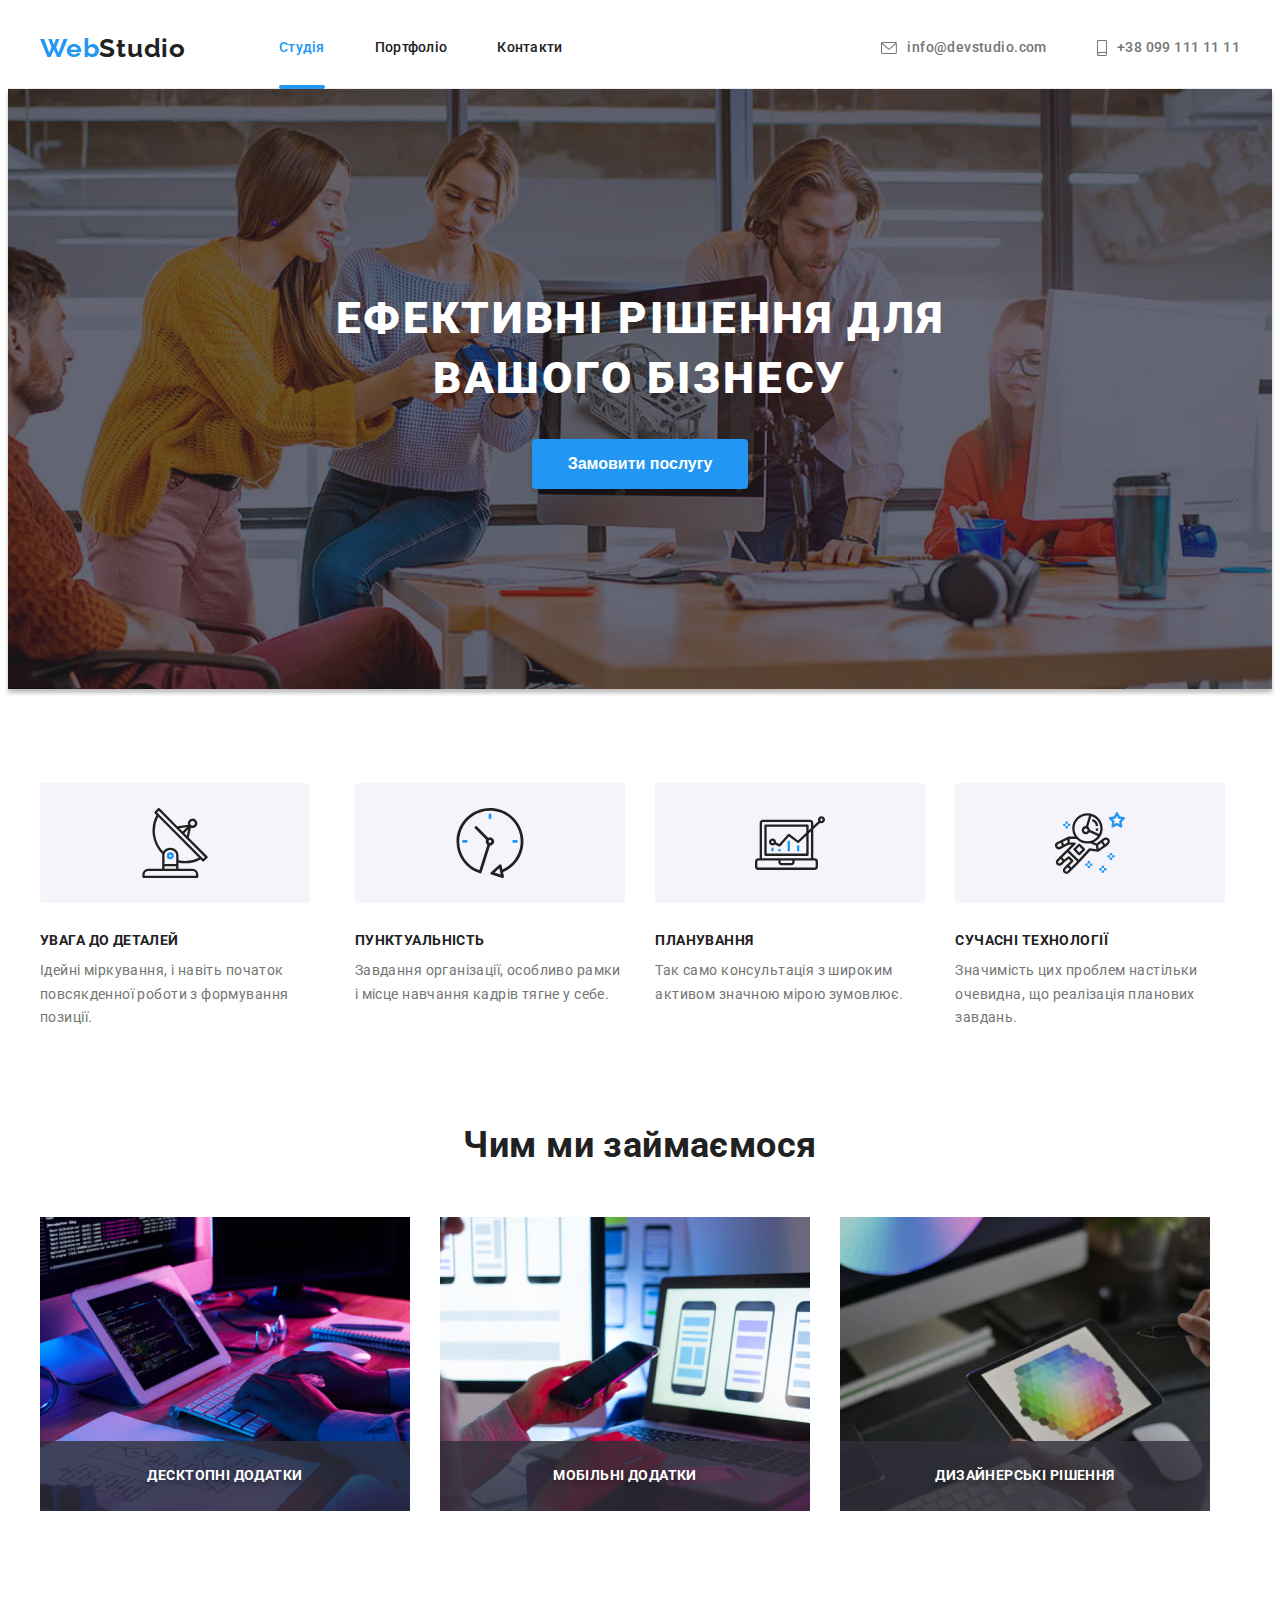
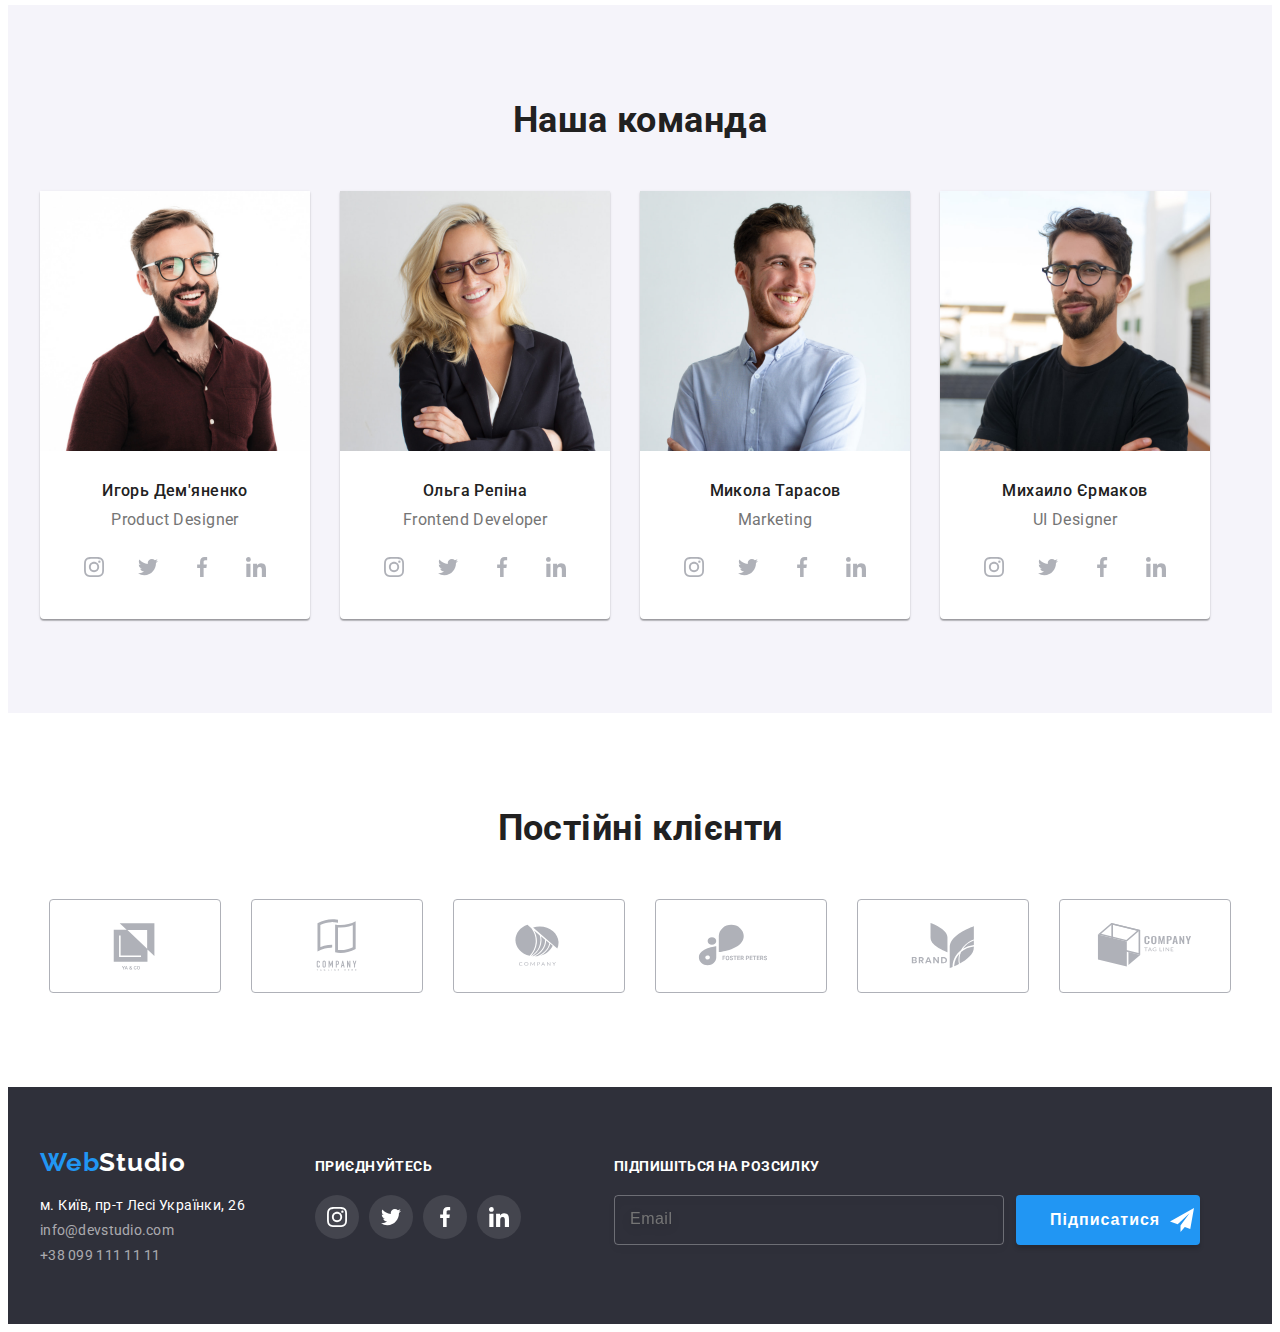
==== commit 9ac4573f: "готово до відправлення ментору" ====
--- a/index.html
+++ b/index.html
@@ -18,43 +18,43 @@
       crossorigin="anonymous"
       referrerpolicy="no-referrer"
     />
-    <link rel="stylesheet" href="./css/styles.css" />
+    <link rel="stylesheet" href="./css/main.min.css" />
   </head>
   <body>
     <!-- HEADER -->
     <header class="header">
-      <div class="container header__container">
+      <div class="header__container">
         <a class="logo header__logo" href="" lang="en"
           >Web<span class="logo logo--grey">Studio</span></a
         >
 
         <nav class="menu">
-          <ul class="menu-list list">
-            <li class="menu-list__item menu__menu-list">
-              <a href="./index.html" target="_self" class="menu__link menu__link--current link"
+          <ul class="menu-list">
+            <li class="menu-list__item">
+              <a href="./index.html" target="_self" class="menu-list__link menu-list__link--current"
                 >Студія</a
               >
             </li>
-            <li class="menu-list__item menu__menu-list">
-              <a href="./portfolio.html" target="_self" class="menu__link link">Портфоліо</a>
-            </li>
-            <li class="menu-list__item menu__menu-list">
-              <a href="/*Активная_ссылка*/" target="_blank" class="menu__link link">Контакти</a>
+            <li class="menu-list__item">
+              <a href="./portfolio.html" target="_self" class="menu-list__link">Портфоліо</a>
+            </li>
+            <li class="menu-list__item">
+              <a href="/*Активная_ссылка*/" target="_blank" class="menu-list__link">Контакти</a>
             </li>
           </ul>
         </nav>
 
-        <ul class="menu-contacts list">
+        <ul class="menu-contacts">
           <li class="menu-contacts__item">
-            <a class="menu__link menu-contacts__menu-link link" href="mailto:infi@example.com">
-              <svg class="header-contact__icon" width="16" height="12">
+            <a class="menu-contacts__link" href="mailto:infi@example.com">
+              <svg class="menu-contacts__icon" width="16" height="12">
                 <use href="./images/icons.svg#icon-mail"></use></svg
               >info@devstudio.com
             </a>
           </li>
-          <li class="header-contact__item">
-            <a class="menu__link menu-contacts__menu-link link" href="tel:+380991111111">
-              <svg class="header-contact__icon" width="10" height="16">
+          <li class="menu-contact__item">
+            <a class="menu-contacts__link" href="tel:+380991111111">
+              <svg class="menu-contacts__icon" width="10" height="16">
                 <use href="./images/icons.svg#icon-smartphone"></use></svg
               >+38 099 111 11 11</a
             >
@@ -62,11 +62,11 @@
         </ul>
       </div>
     </header>
-    <!-- HERO -->
+
     <main>
-      <!--герой-->
+      <!--HERO-->
       <section class="hero">
-        <div class="container hero-container">
+        <div class="hero-container">
           <!--Шапка-->
           <h1 class="container__title">Ефективні рішення для вашого бізнесу</h1>
           <button class="button-hero hero-section__hero-button" type="button" data-modal-open>
@@ -74,11 +74,11 @@
           </button>
         </div>
       </section>
-      <!-- ocoбливості -->
+      <!--FEATURES-->
       <section class="section-features">
-        <div class="container features">
+        <div class="features">
           <h2 class="visually-hidden">Особливості</h2>
-          <ul class="list features">
+          <ul class="features-list">
             <li class="container-item">
               <div class="item-features">
                 <svg class="features-icon" width="70" height="70">
@@ -127,12 +127,12 @@
           </ul>
         </div>
       </section>
-      <!--Чим ми займаємося-->
+      <!--WE-->
       <section class="section-we">
-        <div class="container we">
+        <div class="we">
           <h2 class="we-title">Чим ми займаємося</h2>
-          <ul class="list we">
-            <li class="portfolio-item">
+          <ul class="we-list">
+            <li class="we-item">
               <div class="overlay-we">
                 <img
                   src="./images/img2.jpg"
@@ -143,7 +143,7 @@
                 <p class="overlay-text">Десктопні додатки</p>
               </div>
             </li>
-            <li class="portfolio-item">
+            <li class="we-item">
               <img
                 src="./images/img1.jpg"
                 alt="зображення мобильного телефона в руках користувача"
@@ -154,7 +154,7 @@
                 <p class="overlay-text">Мобільні додатки</p>
               </div>
             </li>
-            <li class="portfolio-item">
+            <li class="we-item">
               <img
                 src="./images/img3.jpg"
                 alt="зображення палітри кольорів на планшеті в руках користувача"
@@ -168,20 +168,20 @@
           </ul>
         </div>
       </section>
-      <!--Наша команда-->
+      <!--TEAM-->
       <section class="section-team">
-        <div class="container team">
+        <div class="team">
           <h2 class="we-title">Наша команда</h2>
-          <ul class="list team">
+          <ul class="team-list">
             <li class="team-card">
               <img src="./images/1.jpg" alt="фото Игоря Дем'яненко" width="270" height="260" />
               <div class="team-cont">
                 <h3 class="team-title">Игорь Дем'яненко</h3>
                 <p lang="en" class="team-text">Product Designer</p>
-                <ul class="list social">
-                  <li class="social-item">
-                    <a
-                      class="social-profile link"
+                <ul class="social">
+                  <li class="social-item">
+                    <a
+                      class="social-link"
                       href=""
                       target="_blank"
                       rel="noopener noreferrer"
@@ -193,7 +193,7 @@
                   </li>
                   <li class="social-item">
                     <a
-                      class="social-profile link"
+                      class="social-link"
                       href=""
                       target="_blank"
                       rel="noopener noreferrer"
@@ -204,7 +204,7 @@
                   </li>
                   <li class="social-item">
                     <a
-                      class="social-profile link"
+                      class="social-link"
                       href=""
                       target="_blank"
                       rel="noopener noreferrer"
@@ -215,7 +215,7 @@
                   </li>
                   <li class="social-item">
                     <a
-                      class="social-profile link"
+                      class="social-link"
                       href=""
                       target="_blank"
                       rel="noopener noreferrer"
@@ -232,10 +232,10 @@
               <div class="team-cont">
                 <h3 class="team-title">Ольга Репіна</h3>
                 <p lang="en" class="team-text">Frontend Developer</p>
-                <ul class="list social">
-                  <li class="social-item">
-                    <a
-                      class="social-profile link"
+                <ul class="social">
+                  <li class="social-item">
+                    <a
+                      class="social-link"
                       href=""
                       target="_blank"
                       rel="noopener noreferrer"
@@ -245,9 +245,9 @@
                         <use href="./images/icons.svg#icon-instagram"></use></svg
                     ></a>
                   </li>
-                  <li class="social-link">
-                    <a
-                      class="social-profile link"
+                  <li class="social-item">
+                    <a
+                      class="social-link"
                       href=""
                       target="_blank"
                       rel="noopener noreferrer"
@@ -256,9 +256,9 @@
                         <use href="./images/icons.svg#icon-twitter"></use></svg
                     ></a>
                   </li>
-                  <li class="social-link">
-                    <a
-                      class="social-profile link"
+                  <li class="social-item">
+                    <a
+                      class="social-link"
                       href=""
                       target="_blank"
                       rel="noopener noreferrer"
@@ -267,9 +267,9 @@
                         <use href="./images/icons.svg#icon-facebook"></use></svg
                     ></a>
                   </li>
-                  <li class="social-link">
-                    <a
-                      class="social-profile link"
+                  <li class="social-item">
+                    <a
+                      class="social-link"
                       href=""
                       target="_blank"
                       rel="noopener noreferrer"
@@ -286,10 +286,10 @@
               <div class="team-cont">
                 <h3 class="team-title">Микола Тарасов</h3>
                 <p lang="en" class="team-text">Marketing</p>
-                <ul class="list social">
-                  <li class="social-link">
-                    <a
-                      class="social-profile link"
+                <ul class="social">
+                  <li class="social-item">
+                    <a
+                      class="social-link"
                       href=""
                       target="_blank"
                       rel="noopener noreferrer"
@@ -299,9 +299,9 @@
                         <use href="./images/icons.svg#icon-instagram"></use></svg
                     ></a>
                   </li>
-                  <li class="social-link">
-                    <a
-                      class="social-profile link"
+                  <li class="social-item">
+                    <a
+                      class="social-link"
                       href=""
                       target="_blank"
                       rel="noopener noreferrer"
@@ -310,9 +310,9 @@
                         <use href="./images/icons.svg#icon-twitter"></use></svg
                     ></a>
                   </li>
-                  <li class="social-link">
-                    <a
-                      class="social-profile link"
+                  <li class="social-item">
+                    <a
+                      class="social-link"
                       href=""
                       target="_blank"
                       rel="noopener noreferrer"
@@ -321,9 +321,9 @@
                         <use href="./images/icons.svg#icon-facebook"></use></svg
                     ></a>
                   </li>
-                  <li class="social-link">
-                    <a
-                      class="social-profile link"
+                  <li class="social-item">
+                    <a
+                      class="social-link"
                       href=""
                       target="_blank"
                       rel="noopener noreferrer"
@@ -340,10 +340,10 @@
               <div class="team-cont">
                 <h3 class="team-title">Михаило Єрмаков</h3>
                 <p lang="en" class="team-text">UI Designer</p>
-                <ul class="list social">
-                  <li class="social-link">
-                    <a
-                      class="social-profile link"
+                <ul class="social">
+                  <li class="social-item">
+                    <a
+                      class="social-link"
                       href=""
                       target="_blank"
                       rel="noopener noreferrer"
@@ -353,9 +353,9 @@
                         <use href="./images/icons.svg#icon-instagram"></use></svg
                     ></a>
                   </li>
-                  <li class="social-link">
-                    <a
-                      class="social-profile link"
+                  <li class="social-item">
+                    <a
+                      class="social-link"
                       href=""
                       target="_blank"
                       rel="noopener noreferrer"
@@ -364,9 +364,9 @@
                         <use href="./images/icons.svg#icon-twitter"></use></svg
                     ></a>
                   </li>
-                  <li class="social-link">
-                    <a
-                      class="social-profile link"
+                  <li class="social-item">
+                    <a
+                      class="social-link"
                       href=""
                       target="_blank"
                       rel="noopener noreferrer"
@@ -375,9 +375,9 @@
                         <use href="./images/icons.svg#icon-facebook"></use></svg
                     ></a>
                   </li>
-                  <li class="social-link">
-                    <a
-                      class="social-profile link"
+                  <li class="social-item">
+                    <a
+                      class="social-link"
                       href=""
                       target="_blank"
                       rel="noopener noreferrer"
@@ -392,14 +392,14 @@
           </ul>
         </div>
       </section>
-      <!-- Постійні кліенти -->
+      <!-- CLIENTS -->
       <section class="section-clients">
-        <div class="container clients">
+        <div class="clients">
           <h2 class="we-title">Постійні клієнти</h2>
           <ul class="clients__list">
-            <li class="clients__item list">
-              <a
-                class="clients__link link"
+            <li class="clients__item">
+              <a
+                class="clients__link"
                 href=""
                 target="_blank"
                 rel="noopener noreferrer"
@@ -410,9 +410,9 @@
                 </svg>
               </a>
             </li>
-            <li class="clients__item list">
-              <a
-                class="clients__link link"
+            <li class="clients__item">
+              <a
+                class="clients__link"
                 href=""
                 target="_blank"
                 rel="noopener noreferrer"
@@ -423,9 +423,9 @@
                 </svg>
               </a>
             </li>
-            <li class="clients__item list">
-              <a
-                class="clients__link link"
+            <li class="clients__item">
+              <a
+                class="clients__link"
                 href=""
                 target="_blank"
                 rel="noopener noreferrer"
@@ -436,9 +436,9 @@
                 </svg>
               </a>
             </li>
-            <li class="clients__item list">
-              <a
-                class="clients__link link"
+            <li class="clients__item">
+              <a
+                class="clients__link"
                 href=""
                 target="_blank"
                 rel="noopener noreferrer"
@@ -449,9 +449,9 @@
                 </svg>
               </a>
             </li>
-            <li class="clients__item list">
-              <a
-                class="clients__link link"
+            <li class="clients__item">
+              <a
+                class="clients__link"
                 href=""
                 target="_blank"
                 rel="noopener noreferrer"
@@ -462,9 +462,9 @@
                 </svg>
               </a>
             </li>
-            <li class="clients__item list">
-              <a
-                class="clients__link link"
+            <li class="clients__item">
+              <a
+                class="clients__link"
                 href=""
                 target="_blank"
                 rel="noopener noreferrer"
@@ -481,70 +481,70 @@
     </main>
     <!--FOOTER-->
     <footer class="footer">
-      <div class="container footer__container">
+      <div class="footer__container">
         <!-- address -->
-        <div class="address-block">
+        <div class="address footer__address">
           <a class="logo footer__logo" href="" lang="en"
             >Web<span class="logo logo--white">Studio</span></a
           >
           <address class="address">
             м. Київ, пр-т Лесі Українки, 26
-            <ul class="address-list address__address-list list">
+            <ul class="address-list address__address-list">
               <li class="address__item item footer__item">
-                <a href="mailto:infi@example.com" class="address__link link">info@devstudio.com</a>
+                <a href="mailto:infi@example.com" class="address__link">info@devstudio.com</a>
               </li>
               <li class="address__item item footer__item">
-                <a href="tel:+380991111111" class="address__link link">+38 099 111 11 11</a>
+                <a href="tel:+380991111111" class="address__link">+38 099 111 11 11</a>
               </li>
             </ul>
           </address>
         </div>
         <!-- joining -->
-        <div class="joining-block">
-          <h3 class="joining-block__lable">Приєднуйтесь</h3>
-          <ul class="social-list joining-block__social-list list">
-            <li class="social-list__item">
-              <a
-                class="social-list__link link"
+        <div class="joining">
+          <h3 class="joining__lable">Приєднуйтесь</h3>
+          <ul class="joinin-list joining__joinin-list">
+            <li class="joinin-list__item">
+              <a
+                class="joinin-list__link"
                 href=""
                 target="_blank"
                 rel="noopener noreferrer"
                 aria-label="instagram"
               >
-                <svg class="social-list__icon" width="20" height="20">
+                <svg class="joinin-list__icon" width="20" height="20">
                   <use href="./images/icons.svg#icon-instagram"></use></svg
               ></a>
             </li>
-            <li class="social-list__item">
-              <a
-                class="social-list__link link"
+            <li class="joinin-list__item">
+              <a
+                class="joinin-list__link"
                 href=""
                 target="_blank"
                 rel="noopener noreferrer"
                 aria-label="twitter"
-                ><svg class="social-list__icon" width="20" height="20">
+                ><svg class="joinin-list__icon" width="20" height="20">
                   <use href="./images/icons.svg#icon-twitter"></use></svg
               ></a>
             </li>
-            <li class="social-list__item">
-              <a
-                class="social-list__link link"
+            <li class="joinin-list__item">
+              <a
+                class="joinin-list__link"
                 href=""
                 target="_blank"
                 rel="noopener noreferrer"
                 aria-label="facebook"
-                ><svg class="social-list__icon" width="20" height="20">
+                ><svg class="joinin-list__icon" width="20" height="20">
                   <use href="./images/icons.svg#icon-facebook"></use></svg
               ></a>
             </li>
-            <li class="social-list__item">
-              <a
-                class="social-list__link link"
+            <li class="joinin-list__item">
+              <a
+                class="joinin-list__link"
                 href=""
                 target="_blank"
                 rel="noopener noreferrer"
                 aria-label="linkedin"
-                ><svg class="social-list__icon" width="20" height="20">
+                ><svg class="joinin-list__icon" width="20" height="20">
                   <use href="./images/icons.svg#icon-linkedin"></use></svg
               ></a>
             </li>
@@ -574,7 +574,7 @@
           </svg>
         </button>
         <!-- FORM-MODAL-ORDER -->
-        <form class="form-modal-order" name="modal-order" autocomplete="on" novalidate>
+        <form class="modal-form" name="modal-order" autocomplete="on" novalidate>
           <strong class="modal-title">Залиште свої дані, ми вам передзвонимо</strong>
           <div class="group">
             <label class="input-order">
--- a/css/main.min.css
+++ b/css/main.min.css
@@ -0,0 +1 @@
+:root{--primery-text-color: #212121;--primery-bgr-color: #e5e5e5;--header-bgr-color: #ececec;--footer-bgr-color: #2f303a;--hero-bgr-color: #c4c4c4;--accent-bgr-btn-color: rgba(33, 150, 243, 1);--hover-focus-btn: rgba(24, 140, 232, 1);--white-color: #ffffff;--footer-text-color: rgba(255, 255, 255, 0.6);--footer-title: rgba(255, 255, 255, 1);--bgr-button-secondary: #f5f4fa;--bgr-overlay-we: rgba(47, 48, 58, 0.8);--main-text: rgba(117, 117, 117, 1);--border-btn: #eeeeee;--icon-color: #afb1b8;--icon-border-color: rgba(175, 177, 184, 1);--transition: 250ms cubic-bezier(0.4, 0, 0.2, 1);--animation-modal: 250ms ease-in-out 20ms;--overlay-card: rgba(33, 150, 243, 0.9);--font-form-modal: rgba(117, 117, 117, 0.5)}.visually-hidden{position:absolute;width:1px;height:1px;margin:-1px;border:0;padding:0;white-space:nowrap;-webkit-clip-path:inset(100%);clip-path:inset(100%);clip:rect(0 0 0 0);overflow:hidden}.section-portfolio__container,.footer__container,.clients,.team,.we,.features,.hero-container,.header__container{width:1200px;padding-left:15px;padding-right:15px;margin:0 auto}.joinin-list__link,.address__link,.clients__link,.social-link,.menu-contacts__link,.menu-list__link,.project-link{text-decoration:none;color:var(--primery-text-color)}.main__filter-btn,.joining__joinin-list,.address__address-list,.clients__list,.social,.team-list,.we-list,.features-list,.menu-contacts,.menu-list,.main__project{list-style:none;padding:0;margin:0}body{font-family:"Roboto",sans-serif;color:var(--primery-text-color);font-size:14px;font-weight:400;line-height:1.14;letter-spacing:.03em}h1,h2,h3,h4,h5,h6,p,ul{margin:0;padding:0}img{display:block}div{display:block}.logo{font-family:"Raleway",sans-serif;font-style:normal;font-weight:700;font-size:26px;line-height:1.19;letter-spacing:.03em;color:#2196f3;text-decoration:none}.logo--grey{color:var(--primery-text-color)}.logo--white{color:var(--white-color)}.container__title{font-size:44px;max-width:696px;color:#fff;line-height:1.36;text-transform:uppercase;font-weight:900;text-align:center;letter-spacing:.06em;margin-left:auto;margin-right:auto}.features-title{text-transform:uppercase;font-weight:700;font-size:14px;margin-bottom:10px}.we-title{font-weight:700;font-size:36px;line-height:1.17;text-align:center;margin-bottom:50px}.team-title{font-weight:500;font-size:16px;line-height:1.19;margin-bottom:10px}.subscription__lable{color:var(--footer-title);text-transform:uppercase;font-weight:700;font-size:14px;margin-bottom:20px}.work-title{font-weight:700;font-size:18px;line-height:2;letter-spacing:.06em;color:var(--primery-text-color);margin-bottom:4px}.button{font-size:16px;line-height:1.63;font-family:inherit;background-color:var(--bgr-button-secondary);cursor:pointer;padding:6px 22px;border-radius:4px;border:0px;-webkit-transition:background-color var(--transition),color var(--transition),-webkit-box-shadow var(--transition);transition:background-color var(--transition),color var(--transition),-webkit-box-shadow var(--transition);transition:background-color var(--transition),color var(--transition),box-shadow var(--transition);transition:background-color var(--transition),color var(--transition),box-shadow var(--transition),-webkit-box-shadow var(--transition)}.button:hover,.button:focus{background-color:var(--hover-focus-btn);color:var(--white-color);-webkit-box-shadow:0px 2px 2px rgba(0,0,0,.12),0px 1px 2px rgba(0,0,0,.08),0px 3px 1px rgba(0,0,0,.1);box-shadow:0px 2px 2px rgba(0,0,0,.12),0px 1px 2px rgba(0,0,0,.08),0px 3px 1px rgba(0,0,0,.1)}.button:active{background-color:var(--accent-bgr-btn-color)}.button--primary{background-color:var(--accent-bgr-btn-color);color:var(--white-color);font-weight:500}.button--secondary{font-weight:500}.button-hero{font-size:16px;line-height:1.88;background-color:var(--accent-bgr-btn-color);color:var(--white-color);font-weight:700;width:216px;height:50px;padding:10px 32px;border-radius:4px;border:0px;-webkit-box-shadow:0px 4px 4px 0px rgba(0,0,0,.15);box-shadow:0px 4px 4px 0px rgba(0,0,0,.15);-webkit-transition:background-color var(--transition);transition:background-color var(--transition)}.button-hero:hover:hover,.button-hero:focus{background-color:var(--hover-focus-btn)}.btn{width:200px;height:50px;background-color:#2196f3;-webkit-box-shadow:0px 4px 4px rgba(0,0,0,.15);box-shadow:0px 4px 4px rgba(0,0,0,.15);border-radius:4px;border:0}.form__btn{display:-webkit-box;display:-ms-flexbox;display:flex;-webkit-box-align:center;-ms-flex-align:center;align-items:center;justify-items:center;margin-left:12px}.btn__label{font-weight:700;font-size:16px;line-height:1.88;-webkit-box-align:center;-ms-flex-align:center;align-items:center;text-align:center;padding-top:10px;padding-bottom:10px;padding-left:28px;letter-spacing:.06em;color:var(--white-color);cursor:pointer}.btn__label::after{content:"";margin-left:10px}.btn__icon{fill:var(--white-color)}.backdrop{position:fixed;z-index:1000;top:0;left:0;width:100%;height:100%;background-color:rgba(0,0,0,.1);-webkit-transition:opacity var(--transition),visibility var(--transition);transition:opacity var(--transition),visibility var(--transition)}.backdrop.is-hidden{opacity:0;visibility:hidden;pointer-events:none}.modal{position:absolute;top:50%;left:50%;-webkit-transform:translate(-50%, -50%);transform:translate(-50%, -50%);width:528px;height:581px;padding:40px 40px;background-color:var(--white-color);border-radius:4px;-webkit-box-shadow:0px 2px 1px 0px rgba(0,0,0,.2),0px 1px 1px 0px rgba(0,0,0,.14),0px 1px 3px 0px rgba(0,0,0,.12);box-shadow:0px 2px 1px 0px rgba(0,0,0,.2),0px 1px 1px 0px rgba(0,0,0,.14),0px 1px 3px 0px rgba(0,0,0,.12);opacity:1;-webkit-transition:opacity var(--animation-modal),-webkit-transform var(--animation-modal);transition:opacity var(--animation-modal),-webkit-transform var(--animation-modal);transition:transform var(--animation-modal),opacity var(--animation-modal);transition:transform var(--animation-modal),opacity var(--animation-modal),-webkit-transform var(--animation-modal)}.backdrop.is-hidden .modal{opacity:0;-webkit-transform:translate(-50%, 50%) scale(0.8) rotate(1turn);transform:translate(-50%, 50%) scale(0.8) rotate(1turn)}.modal-btn{position:absolute;display:-webkit-box;display:-ms-flexbox;display:flex;-webkit-box-align:center;-ms-flex-align:center;align-items:center;-webkit-box-pack:center;-ms-flex-pack:center;justify-content:center;top:8px;right:8px;border-radius:50%;border:1px solid rgba(0,0,0,.1);background-color:rgba(0,0,0,0);width:30px;height:30px;padding:0 0;cursor:pointer;-webkit-transition:fill var(--transition);transition:fill var(--transition)}.modal-btn:hover,.modal-btn:focus{fill:var(--accent-bgr-btn-color)}.modal-form{text-align:center}.modal-title{display:-webkit-box;display:-ms-flexbox;display:flex;-webkit-box-align:center;-ms-flex-align:center;align-items:center;-webkit-box-pack:center;-ms-flex-pack:center;justify-content:center;font-weight:700;font-size:20px;line-height:23px;letter-spacing:.03em;color:var(--primery-text-color)}.group{margin-top:12px;margin-bottom:20px}.input-order{display:block;position:relative;margin-bottom:10px}.input-order:last-child{margin-bottom:0}.input-label{display:block;font-weight:400;font-size:12px;line-height:1.16;letter-spacing:.01em;color:var(--main-text);margin-bottom:4px;text-align:left}.input-item{padding:11px 11px 11px 42px;border:1px solid rgba(33,33,33,.2);border-radius:4px;outline:rgba(0,0,0,0);width:100%;-webkit-transition:border var(--transition);transition:border var(--transition)}.input-item:hover,.input-item:focus{border:1px solid var(--accent-bgr-btn-color)}.input-item:hover+.input-icon,.input-item:focus+.input-icon{fill:var(--accent-bgr-btn-color)}.input-item+.input-icon{-webkit-transition:fill var(--transition);transition:fill var(--transition)}.input-item:hover,.input-item:focus{border:1px solid var(--accent-bgr-btn-color)}.input-item:hover+.input-icon,.input-item:focus+.input-icon{fill:var(--accent-bgr-btn-color)}.input-item+.input-icon{-webkit-transition:fill var(--transition);transition:fill var(--transition)}.input-textarea{padding:11px 11px 11px 42px;border:1px solid rgba(33,33,33,.2);border-radius:4px;outline:rgba(0,0,0,0);width:100%;resize:none;height:120px;padding:12px 16px}.input-textarea::-webkit-input-placeholder{font-weight:400;font-size:12px;line-height:14px;letter-spacing:.01em;color:var(--font-form-modal)}.input-textarea::-moz-placeholder{font-weight:400;font-size:12px;line-height:14px;letter-spacing:.01em;color:var(--font-form-modal)}.input-textarea:-ms-input-placeholder{font-weight:400;font-size:12px;line-height:14px;letter-spacing:.01em;color:var(--font-form-modal)}.input-textarea::-ms-input-placeholder{font-weight:400;font-size:12px;line-height:14px;letter-spacing:.01em;color:var(--font-form-modal)}.input-textarea::placeholder{font-weight:400;font-size:12px;line-height:14px;letter-spacing:.01em;color:var(--font-form-modal)}.input-icon{position:absolute;bottom:11px;left:12px;-webkit-transition:fill var(--transition);transition:fill var(--transition)}.order{display:-webkit-box;display:-ms-flexbox;display:flex;-webkit-box-align:center;-ms-flex-align:center;align-items:center;-webkit-box-pack:center;-ms-flex-pack:center;justify-content:center;margin-bottom:30px;gap:7px;height:24px}.order-input:focus+.checkbox-icon{stroke:var(--accent-bgr-btn-color);stroke-width:3px}.order-input:checked+.checkbox-icon .checkbox-uncheck{opacity:0;-webkit-transition:opacity var(--transition);transition:opacity var(--transition)}.order-input:checked+.checkbox-icon .checkbox-check{opacity:1}.checkbox-icon{-webkit-transition:fill var(--transition);transition:fill var(--transition)}.checkbox-icon:hover,.checkbox-icon:focus{fill:var(--accent-bgr-btn-color);cursor:pointer}.checkbox-check{opacity:0;-webkit-transition:opacity var(--transition);transition:opacity var(--transition)}.checkbox-text{font-weight:400;font-size:14px;line-height:1.71;letter-spacing:.03em;color:var(--main-text);-webkit-user-select:none;-moz-user-select:none;-ms-user-select:none;user-select:none;text-underline-position:under}.terms-link{text-decoration:underline;color:var(--accent-bgr-btn-color);text-underline-position:under}.btn-submite{cursor:pointer;width:200px;height:50px;background-color:var(--accent-bgr-btn-color);color:var(--white-color);-webkit-box-shadow:0px 4px 4px rgba(0,0,0,.15);box-shadow:0px 4px 4px rgba(0,0,0,.15);border-radius:4px;border:none;font-weight:700;font-size:16px;line-height:1.88;display:-webkit-inline-box;display:-ms-inline-flexbox;display:inline-flex;-webkit-box-align:center;-ms-flex-align:center;align-items:center;-webkit-box-pack:center;-ms-flex-pack:center;justify-content:center;letter-spacing:.06em;-webkit-transition:background-color var(--transition);transition:background-color var(--transition)}.btn-submite:hover,.btn-submite:focus{background-color:var(--hover-focus-btn)}.main__project{display:-webkit-box;display:-ms-flexbox;display:flex;-ms-flex-wrap:wrap;flex-wrap:wrap;gap:30px}.project-link{display:block;-webkit-transition:-webkit-box-shadow var(--transition);transition:-webkit-box-shadow var(--transition);transition:box-shadow var(--transition);transition:box-shadow var(--transition), -webkit-box-shadow var(--transition)}.project-link:hover,.project-link:focus{-webkit-box-shadow:1px 4px 6px 0px rgba(0,0,0,.16),0px 4px 4px 0px rgba(0,0,0,.06),0px 1px 1px 0px rgba(0,0,0,.12);box-shadow:1px 4px 6px 0px rgba(0,0,0,.16),0px 4px 4px 0px rgba(0,0,0,.06),0px 1px 1px 0px rgba(0,0,0,.12)}.project-tumb{display:inline-block;position:relative;overflow-y:hidden;overflow-x:hidden}.overlay-project{position:absolute;top:0;left:0;width:100%;height:100%;-webkit-transform:translateY(100%);transform:translateY(100%);-webkit-transition:-webkit-transform var(--transition);transition:-webkit-transform var(--transition);transition:transform var(--transition);transition:transform var(--transition), -webkit-transform var(--transition);background-color:var(--overlay-card)}.project-link:hover .overlay-project,.project-link:focus .overlay-project{-webkit-transform:translateY(0);transform:translateY(0)}.overlay-project-text{font-weight:400;font-size:18px;color:var(--footer-title);text-align:left;line-height:1.55;text-shadow:0px 4px 4px rgba(0,0,0,.25);padding:63px 24px;letter-spacing:.03em}.project-img{display:block}.work-text{font-size:16px;line-height:1.88;color:var(--main-text)}.card-project{padding:20px 24px;border:1px solid var(--border-btn);border-top:none}.header{border-bottom:1px solid #ececec}.header__container{display:-webkit-box;display:-ms-flexbox;display:flex;-webkit-box-align:center;-ms-flex-align:center;align-items:center;border:0px}.header__logo{margin-right:93px}.menu{font-weight:500}.menu-list{display:-webkit-box;display:-ms-flexbox;display:flex;margin-left:auto;-webkit-box-align:center;-ms-flex-align:center;align-items:center}.menu-list__item{margin-right:50px;display:block}.menu-list__item:last-child{margin-right:0}.menu-list__link{letter-spacing:.02em;-webkit-transition:color var(--transition);transition:color var(--transition)}.menu-list__link:hover,.menu-list__link:focus,.menu-list__link:active{color:var(--accent-bgr-btn-color)}.menu-list__link--current{display:block;position:relative;color:var(--accent-bgr-btn-color);text-transform:none;font-weight:500;padding-top:32px;padding-bottom:32px}.menu-list__link--current::after{content:"";position:absolute;left:0;bottom:-1px;display:block;width:100%;height:4px;background:var(--accent-bgr-btn-color);border-radius:2px}.menu-contacts{display:-webkit-box;display:-ms-flexbox;display:flex;-webkit-box-align:center;-ms-flex-align:center;align-items:center;margin-left:auto}.menu-contacts__item{margin-right:50px}.menu-contacts__item:last-child{margin-right:0}.menu-contacts__link{color:var(--main-text);font-weight:500;padding-top:32px;padding-bottom:32px;-webkit-transition:color var(--transition);transition:color var(--transition);display:-webkit-box;display:-ms-flexbox;display:flex;-webkit-box-align:center;-ms-flex-align:center;align-items:center;border:0px}.menu-contacts__link:hover,.menu-contacts__link:focus,.menu-contacts__link:active{color:var(--accent-bgr-btn-color)}.menu-contacts__icon{fill:currentColor;margin-right:10px}.hero{background-color:var(--hero-bgr-color);max-width:1600px;padding-top:200px;padding-bottom:200px;background-image:linear-gradient(40deg, rgba(47, 48, 58, 0.4), rgba(47, 48, 58, 0.4)),url(../images/hero.jpg);background-repeat:no-repeat;background-position:center;background-size:cover;-webkit-box-shadow:0px 4px 4px rgba(0,0,0,.25);box-shadow:0px 4px 4px rgba(0,0,0,.25);margin-left:auto;margin-right:auto;text-align:center}.hero-section__hero-button{margin-top:30px;margin-left:auto;margin-right:auto;-webkit-box-pack:center;-ms-flex-pack:center;justify-content:center}.section-features{padding-top:94px;padding-bottom:47px}.features-list{display:-webkit-box;display:-ms-flexbox;display:flex;gap:30px}.item-features{display:-webkit-box;display:-ms-flexbox;display:flex;-webkit-box-align:center;-ms-flex-align:center;align-items:center;-webkit-box-pack:center;-ms-flex-pack:center;justify-content:center;width:270px;height:120px;border-radius:4px;background-color:var(--bgr-button-secondary);margin-bottom:30px}.features-text{color:var(--main-text);line-height:1.71}.section-we{padding-top:47px;padding-bottom:94px}.we-list{display:-webkit-box;display:-ms-flexbox;display:flex;text-align:center;gap:30px}.we-item{width:370px;height:294px}.overlay-we{position:relative}.overlay-text{position:absolute;left:0;bottom:0;padding-top:27px;padding-bottom:27px;width:100%;font-weight:700;font-size:14px;line-height:1.14;letter-spacing:.03em;color:var(--footer-title);text-align:center;background-color:var(--bgr-overlay-we);text-transform:uppercase;text-shadow:0px 4px 4px rgba(0,0,0,.25)}.section-team{background-color:var(--bgr-button-secondary);padding-top:94px;padding-bottom:94px}.team-cont{padding-top:30px;padding-bottom:30px}.team-list{gap:30px;display:-webkit-box;display:-ms-flexbox;display:flex;text-align:center}.team-card{background-color:var(--white-color);border-radius:0px 0px 4px 4px;text-align:center;-webkit-box-shadow:0px 1px 3px rgba(0,0,0,.12),0px 1px 1px rgba(0,0,0,.14),0px 2px 1px rgba(0,0,0,.2);box-shadow:0px 1px 3px rgba(0,0,0,.12),0px 1px 1px rgba(0,0,0,.14),0px 2px 1px rgba(0,0,0,.2)}.team-text{font-weight:400;font-size:16px;line-height:1.19;color:var(--main-text)}.social{display:-webkit-box;display:-ms-flexbox;display:flex;-webkit-box-align:center;-ms-flex-align:center;align-items:center;-webkit-box-pack:center;-ms-flex-pack:center;justify-content:center;gap:10px;margin-top:16px}.social-link{display:-webkit-box;display:-ms-flexbox;display:flex;-webkit-box-align:center;-ms-flex-align:center;align-items:center;-webkit-box-pack:center;-ms-flex-pack:center;justify-content:center;width:44px;height:44px;background-color:var(--white-color);border-radius:50%;-webkit-transition:background-color var(--transition);transition:background-color var(--transition)}.social-link:hover,.social-link:focus{background-color:var(--accent-bgr-btn-color)}.social-link:hover .social-icon{fill:var(--white-color)}.social-link:focus .social-icon{fill:var(--white-color)}.social-icon{fill:var(--icon-color);-webkit-transition:fill var(--transition);transition:fill var(--transition)}.section-clients{padding-top:94px;padding-bottom:94px}.clients__list{display:-webkit-box;display:-ms-flexbox;display:flex;-webkit-box-align:center;-ms-flex-align:center;align-items:center;-webkit-box-pack:center;-ms-flex-pack:center;justify-content:center;gap:30px}.clients__link{display:-webkit-box;display:-ms-flexbox;display:flex;-webkit-box-align:center;-ms-flex-align:center;align-items:center;-webkit-box-pack:center;-ms-flex-pack:center;justify-content:center;width:170px;height:92px;border:1px solid var(--icon-border-color);border-radius:4px;color:var(--icon-color);-webkit-transition:color var(--transition),border var(--transition);transition:color var(--transition),border var(--transition)}.clients__link:hover,.clients__link:focus{color:var(--accent-bgr-btn-color);border:1px solid var(--accent-bgr-btn-color)}.clients__icon{fill:currentColor}.footer{background-color:var(--footer-bgr-color);padding-top:60px;padding-bottom:60px}.footer__container{display:-webkit-box;display:-ms-flexbox;display:flex;-webkit-box-align:baseline;-ms-flex-align:baseline;align-items:baseline}.footer__address{display:block;margin-right:70px}.footer__logo{margin-bottom:20px;display:block;margin-right:0px;padding-top:0px;padding-bottom:0px}.address{font-style:normal;color:var(--footer-title)}.address__address-list{margin-top:9px}.footer__item:not(:last-child){display:block;margin-bottom:9px}.address__link{color:var(--footer-text-color);letter-spacing:.02em;-webkit-transition:color var(--transition);transition:color var(--transition)}.address__link:hover,.address__link:focus{color:var(--white-color)}.joining__lable{color:var(--footer-title);text-transform:uppercase;font-weight:700;font-size:14px;margin-bottom:20px}.joining__joinin-list{display:-webkit-box;display:-ms-flexbox;display:flex;gap:10px}.joinin-list__link{display:-webkit-box;display:-ms-flexbox;display:flex;-webkit-box-align:center;-ms-flex-align:center;align-items:center;-webkit-box-pack:center;-ms-flex-pack:center;justify-content:center;width:44px;height:44px;background-color:rgba(255,255,255,.1);border-radius:50%;-webkit-transition:background-color var(--transition);transition:background-color var(--transition)}.joinin-list__link:hover,.joinin-list__link:focus{background-color:var(--accent-bgr-btn-color)}.joinin-list__link:hover .social-icon{fill:var(--white-color)}.joinin-list__icon{fill:var(--white-color);-webkit-transition:fill var(--transition);transition:fill var(--transition)}.subscription{display:block;-webkit-box-align:center;-ms-flex-align:center;align-items:center;-webkit-box-pack:center;-ms-flex-pack:center;justify-content:center;margin-left:93px;width:570px}.subscription__form{display:-webkit-box;display:-ms-flexbox;display:flex}.form__input{min-width:358px;background-color:rgba(0,0,0,0);border:1px solid rgba(255,255,255,.3);-webkit-filter:drop-shadow(0px 4px 4px rgba(0, 0, 0, 0.15));filter:drop-shadow(0px 4px 4px rgba(0, 0, 0, 0.15));border-radius:4px;color:var(--white-color);padding:15px 15px 15px 15px}.form__input::-webkit-input-placeholder{font-weight:400;font-size:16px;line-height:1.25;display:-webkit-box;display:flex;-webkit-box-align:center;align-items:center;letter-spacing:.03em;padding-top:15px;padding-bottom:15px;width:100%;height:100%}.form__input::-moz-placeholder{font-weight:400;font-size:16px;line-height:1.25;display:flex;align-items:center;letter-spacing:.03em;padding-top:15px;padding-bottom:15px;width:100%;height:100%}.form__input:-ms-input-placeholder{font-weight:400;font-size:16px;line-height:1.25;display:-ms-flexbox;display:flex;-ms-flex-align:center;align-items:center;letter-spacing:.03em;padding-top:15px;padding-bottom:15px;width:100%;height:100%}.form__input::-ms-input-placeholder{font-weight:400;font-size:16px;line-height:1.25;display:-ms-flexbox;display:flex;-ms-flex-align:center;align-items:center;letter-spacing:.03em;padding-top:15px;padding-bottom:15px;width:100%;height:100%}.form__input::placeholder{font-weight:400;font-size:16px;line-height:1.25;display:-webkit-box;display:-ms-flexbox;display:flex;-webkit-box-align:center;-ms-flex-align:center;align-items:center;letter-spacing:.03em;padding-top:15px;padding-bottom:15px;width:100%;height:100%}.section-portfolio{padding-top:94px;padding-bottom:94px}.main__filter-btn{display:-webkit-box;display:-ms-flexbox;display:flex;-webkit-box-pack:center;-ms-flex-pack:center;justify-content:center;gap:8px;margin-bottom:50px}/*# sourceMappingURL=main.min.css.map */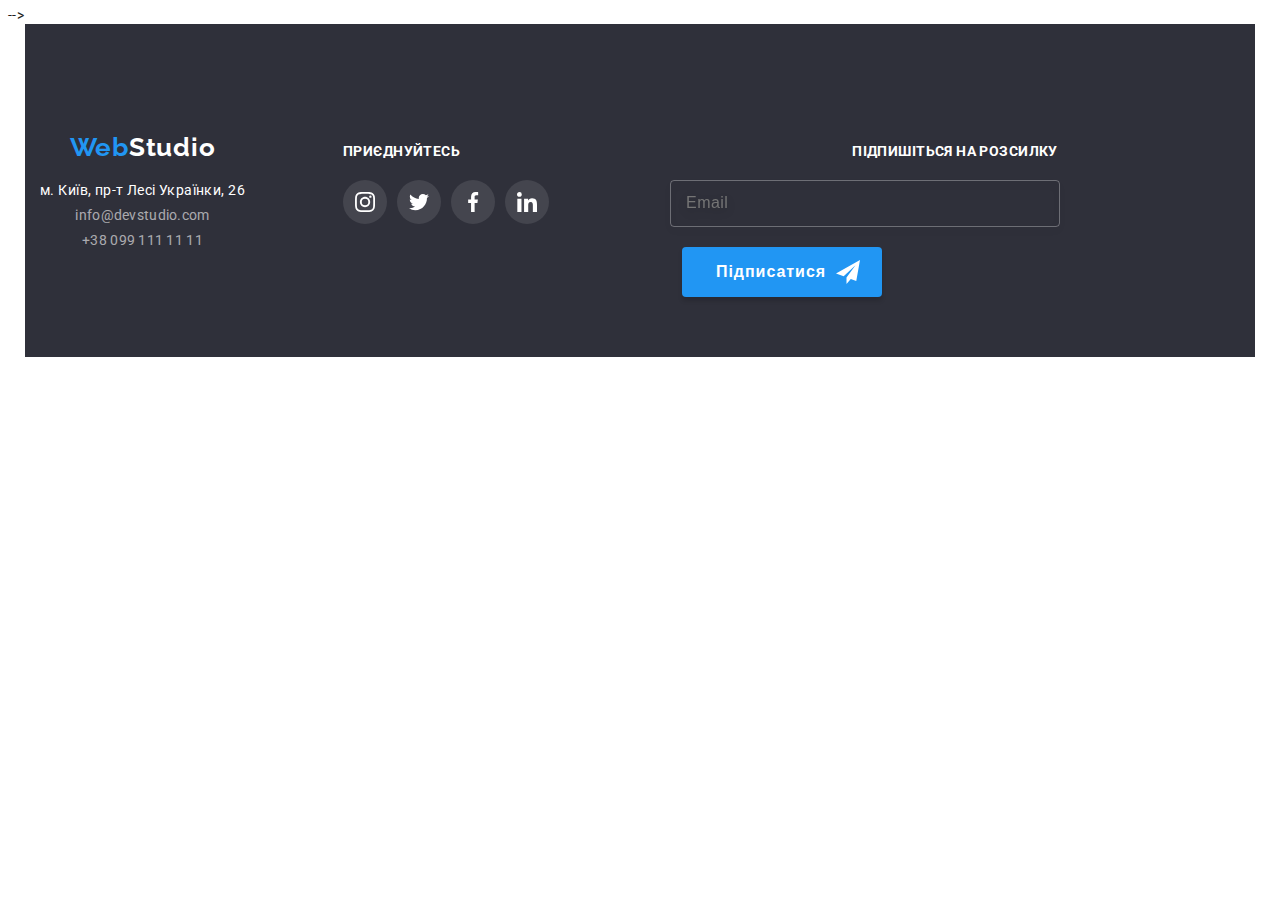
==== commit 1ea888b8: "footer 1" ====
--- a/index.html
+++ b/index.html
@@ -22,7 +22,7 @@
   </head>
   <body>
     <!-- HEADER -->
-    <header class="header">
+    <!-- <header class="header">
       <div class="header__container">
         <a class="logo header__logo" href="" lang="en"
           >Web<span class="logo logo--grey">Studio</span></a
@@ -64,18 +64,18 @@
     </header>
 
     <main>
-      <!--HERO-->
-      <section class="hero">
+      <!-HERO-->
+    <!-- <section class="hero">
         <div class="hero-container">
-          <!--Шапка-->
+          
           <h1 class="container__title">Ефективні рішення для вашого бізнесу</h1>
           <button class="button-hero hero-section__hero-button" type="button" data-modal-open>
             Замовити послугу
           </button>
         </div>
-      </section>
-      <!--FEATURES-->
-      <section class="section-features">
+      </section> -->
+    <!--FEATURES-->
+    <!-- <section class="section-features">
         <div class="features">
           <h2 class="visually-hidden">Особливості</h2>
           <ul class="features-list">
@@ -126,9 +126,9 @@
             </li>
           </ul>
         </div>
-      </section>
-      <!--WE-->
-      <section class="section-we">
+      </section> -->
+    <!--WE-->
+    <!-- <section class="section-we">
         <div class="we">
           <h2 class="we-title">Чим ми займаємося</h2>
           <ul class="we-list">
@@ -167,9 +167,9 @@
             </li>
           </ul>
         </div>
-      </section>
-      <!--TEAM-->
-      <section class="section-team">
+      </section> -->
+    <!--TEAM-->
+    <!-- <section class="section-team">
         <div class="team">
           <h2 class="we-title">Наша команда</h2>
           <ul class="team-list">
@@ -391,9 +391,9 @@
             </li>
           </ul>
         </div>
-      </section>
-      <!-- CLIENTS -->
-      <section class="section-clients">
+      </section> -->
+    <!-- CLIENTS -->
+    <!-- <section class="section-clients">
         <div class="clients">
           <h2 class="we-title">Постійні клієнти</h2>
           <ul class="clients__list">
@@ -477,8 +477,9 @@
             </li>
           </ul>
         </div>
-      </section>
-    </main>
+      </section> -->
+    <!-- </main> -->
+    -->
     <!--FOOTER-->
     <footer class="footer">
       <div class="footer__container">
--- a/css/main.min.css
+++ b/css/main.min.css
@@ -1 +1 @@
-:root{--primery-text-color: #212121;--primery-bgr-color: #e5e5e5;--header-bgr-color: #ececec;--footer-bgr-color: #2f303a;--hero-bgr-color: #c4c4c4;--accent-bgr-btn-color: rgba(33, 150, 243, 1);--hover-focus-btn: rgba(24, 140, 232, 1);--white-color: #ffffff;--footer-text-color: rgba(255, 255, 255, 0.6);--footer-title: rgba(255, 255, 255, 1);--bgr-button-secondary: #f5f4fa;--bgr-overlay-we: rgba(47, 48, 58, 0.8);--main-text: rgba(117, 117, 117, 1);--border-btn: #eeeeee;--icon-color: #afb1b8;--icon-border-color: rgba(175, 177, 184, 1);--transition: 250ms cubic-bezier(0.4, 0, 0.2, 1);--animation-modal: 250ms ease-in-out 20ms;--overlay-card: rgba(33, 150, 243, 0.9);--font-form-modal: rgba(117, 117, 117, 0.5)}.visually-hidden{position:absolute;width:1px;height:1px;margin:-1px;border:0;padding:0;white-space:nowrap;-webkit-clip-path:inset(100%);clip-path:inset(100%);clip:rect(0 0 0 0);overflow:hidden}.section-portfolio__container,.footer__container,.clients,.team,.we,.features,.hero-container,.header__container{width:1200px;padding-left:15px;padding-right:15px;margin:0 auto}.joinin-list__link,.address__link,.clients__link,.social-link,.menu-contacts__link,.menu-list__link,.project-link{text-decoration:none;color:var(--primery-text-color)}.main__filter-btn,.joining__joinin-list,.address__address-list,.clients__list,.social,.team-list,.we-list,.features-list,.menu-contacts,.menu-list,.main__project{list-style:none;padding:0;margin:0}body{font-family:"Roboto",sans-serif;color:var(--primery-text-color);font-size:14px;font-weight:400;line-height:1.14;letter-spacing:.03em}h1,h2,h3,h4,h5,h6,p,ul{margin:0;padding:0}img{display:block}div{display:block}.logo{font-family:"Raleway",sans-serif;font-style:normal;font-weight:700;font-size:26px;line-height:1.19;letter-spacing:.03em;color:#2196f3;text-decoration:none}.logo--grey{color:var(--primery-text-color)}.logo--white{color:var(--white-color)}.container__title{font-size:44px;max-width:696px;color:#fff;line-height:1.36;text-transform:uppercase;font-weight:900;text-align:center;letter-spacing:.06em;margin-left:auto;margin-right:auto}.features-title{text-transform:uppercase;font-weight:700;font-size:14px;margin-bottom:10px}.we-title{font-weight:700;font-size:36px;line-height:1.17;text-align:center;margin-bottom:50px}.team-title{font-weight:500;font-size:16px;line-height:1.19;margin-bottom:10px}.subscription__lable{color:var(--footer-title);text-transform:uppercase;font-weight:700;font-size:14px;margin-bottom:20px}.work-title{font-weight:700;font-size:18px;line-height:2;letter-spacing:.06em;color:var(--primery-text-color);margin-bottom:4px}.button{font-size:16px;line-height:1.63;font-family:inherit;background-color:var(--bgr-button-secondary);cursor:pointer;padding:6px 22px;border-radius:4px;border:0px;-webkit-transition:background-color var(--transition),color var(--transition),-webkit-box-shadow var(--transition);transition:background-color var(--transition),color var(--transition),-webkit-box-shadow var(--transition);transition:background-color var(--transition),color var(--transition),box-shadow var(--transition);transition:background-color var(--transition),color var(--transition),box-shadow var(--transition),-webkit-box-shadow var(--transition)}.button:hover,.button:focus{background-color:var(--hover-focus-btn);color:var(--white-color);-webkit-box-shadow:0px 2px 2px rgba(0,0,0,.12),0px 1px 2px rgba(0,0,0,.08),0px 3px 1px rgba(0,0,0,.1);box-shadow:0px 2px 2px rgba(0,0,0,.12),0px 1px 2px rgba(0,0,0,.08),0px 3px 1px rgba(0,0,0,.1)}.button:active{background-color:var(--accent-bgr-btn-color)}.button--primary{background-color:var(--accent-bgr-btn-color);color:var(--white-color);font-weight:500}.button--secondary{font-weight:500}.button-hero{font-size:16px;line-height:1.88;background-color:var(--accent-bgr-btn-color);color:var(--white-color);font-weight:700;width:216px;height:50px;padding:10px 32px;border-radius:4px;border:0px;-webkit-box-shadow:0px 4px 4px 0px rgba(0,0,0,.15);box-shadow:0px 4px 4px 0px rgba(0,0,0,.15);-webkit-transition:background-color var(--transition);transition:background-color var(--transition)}.button-hero:hover:hover,.button-hero:focus{background-color:var(--hover-focus-btn)}.btn{width:200px;height:50px;background-color:#2196f3;-webkit-box-shadow:0px 4px 4px rgba(0,0,0,.15);box-shadow:0px 4px 4px rgba(0,0,0,.15);border-radius:4px;border:0}.form__btn{display:-webkit-box;display:-ms-flexbox;display:flex;-webkit-box-align:center;-ms-flex-align:center;align-items:center;justify-items:center;margin-left:12px}.btn__label{font-weight:700;font-size:16px;line-height:1.88;-webkit-box-align:center;-ms-flex-align:center;align-items:center;text-align:center;padding-top:10px;padding-bottom:10px;padding-left:28px;letter-spacing:.06em;color:var(--white-color);cursor:pointer}.btn__label::after{content:"";margin-left:10px}.btn__icon{fill:var(--white-color)}.backdrop{position:fixed;z-index:1000;top:0;left:0;width:100%;height:100%;background-color:rgba(0,0,0,.1);-webkit-transition:opacity var(--transition),visibility var(--transition);transition:opacity var(--transition),visibility var(--transition)}.backdrop.is-hidden{opacity:0;visibility:hidden;pointer-events:none}.modal{position:absolute;top:50%;left:50%;-webkit-transform:translate(-50%, -50%);transform:translate(-50%, -50%);width:528px;height:581px;padding:40px 40px;background-color:var(--white-color);border-radius:4px;-webkit-box-shadow:0px 2px 1px 0px rgba(0,0,0,.2),0px 1px 1px 0px rgba(0,0,0,.14),0px 1px 3px 0px rgba(0,0,0,.12);box-shadow:0px 2px 1px 0px rgba(0,0,0,.2),0px 1px 1px 0px rgba(0,0,0,.14),0px 1px 3px 0px rgba(0,0,0,.12);opacity:1;-webkit-transition:opacity var(--animation-modal),-webkit-transform var(--animation-modal);transition:opacity var(--animation-modal),-webkit-transform var(--animation-modal);transition:transform var(--animation-modal),opacity var(--animation-modal);transition:transform var(--animation-modal),opacity var(--animation-modal),-webkit-transform var(--animation-modal)}.backdrop.is-hidden .modal{opacity:0;-webkit-transform:translate(-50%, 50%) scale(0.8) rotate(1turn);transform:translate(-50%, 50%) scale(0.8) rotate(1turn)}.modal-btn{position:absolute;display:-webkit-box;display:-ms-flexbox;display:flex;-webkit-box-align:center;-ms-flex-align:center;align-items:center;-webkit-box-pack:center;-ms-flex-pack:center;justify-content:center;top:8px;right:8px;border-radius:50%;border:1px solid rgba(0,0,0,.1);background-color:rgba(0,0,0,0);width:30px;height:30px;padding:0 0;cursor:pointer;-webkit-transition:fill var(--transition);transition:fill var(--transition)}.modal-btn:hover,.modal-btn:focus{fill:var(--accent-bgr-btn-color)}.modal-form{text-align:center}.modal-title{display:-webkit-box;display:-ms-flexbox;display:flex;-webkit-box-align:center;-ms-flex-align:center;align-items:center;-webkit-box-pack:center;-ms-flex-pack:center;justify-content:center;font-weight:700;font-size:20px;line-height:23px;letter-spacing:.03em;color:var(--primery-text-color)}.group{margin-top:12px;margin-bottom:20px}.input-order{display:block;position:relative;margin-bottom:10px}.input-order:last-child{margin-bottom:0}.input-label{display:block;font-weight:400;font-size:12px;line-height:1.16;letter-spacing:.01em;color:var(--main-text);margin-bottom:4px;text-align:left}.input-item{padding:11px 11px 11px 42px;border:1px solid rgba(33,33,33,.2);border-radius:4px;outline:rgba(0,0,0,0);width:100%;-webkit-transition:border var(--transition);transition:border var(--transition)}.input-item:hover,.input-item:focus{border:1px solid var(--accent-bgr-btn-color)}.input-item:hover+.input-icon,.input-item:focus+.input-icon{fill:var(--accent-bgr-btn-color)}.input-item+.input-icon{-webkit-transition:fill var(--transition);transition:fill var(--transition)}.input-item:hover,.input-item:focus{border:1px solid var(--accent-bgr-btn-color)}.input-item:hover+.input-icon,.input-item:focus+.input-icon{fill:var(--accent-bgr-btn-color)}.input-item+.input-icon{-webkit-transition:fill var(--transition);transition:fill var(--transition)}.input-textarea{padding:11px 11px 11px 42px;border:1px solid rgba(33,33,33,.2);border-radius:4px;outline:rgba(0,0,0,0);width:100%;resize:none;height:120px;padding:12px 16px}.input-textarea::-webkit-input-placeholder{font-weight:400;font-size:12px;line-height:14px;letter-spacing:.01em;color:var(--font-form-modal)}.input-textarea::-moz-placeholder{font-weight:400;font-size:12px;line-height:14px;letter-spacing:.01em;color:var(--font-form-modal)}.input-textarea:-ms-input-placeholder{font-weight:400;font-size:12px;line-height:14px;letter-spacing:.01em;color:var(--font-form-modal)}.input-textarea::-ms-input-placeholder{font-weight:400;font-size:12px;line-height:14px;letter-spacing:.01em;color:var(--font-form-modal)}.input-textarea::placeholder{font-weight:400;font-size:12px;line-height:14px;letter-spacing:.01em;color:var(--font-form-modal)}.input-icon{position:absolute;bottom:11px;left:12px;-webkit-transition:fill var(--transition);transition:fill var(--transition)}.order{display:-webkit-box;display:-ms-flexbox;display:flex;-webkit-box-align:center;-ms-flex-align:center;align-items:center;-webkit-box-pack:center;-ms-flex-pack:center;justify-content:center;margin-bottom:30px;gap:7px;height:24px}.order-input:focus+.checkbox-icon{stroke:var(--accent-bgr-btn-color);stroke-width:3px}.order-input:checked+.checkbox-icon .checkbox-uncheck{opacity:0;-webkit-transition:opacity var(--transition);transition:opacity var(--transition)}.order-input:checked+.checkbox-icon .checkbox-check{opacity:1}.checkbox-icon{-webkit-transition:fill var(--transition);transition:fill var(--transition)}.checkbox-icon:hover,.checkbox-icon:focus{fill:var(--accent-bgr-btn-color);cursor:pointer}.checkbox-check{opacity:0;-webkit-transition:opacity var(--transition);transition:opacity var(--transition)}.checkbox-text{font-weight:400;font-size:14px;line-height:1.71;letter-spacing:.03em;color:var(--main-text);-webkit-user-select:none;-moz-user-select:none;-ms-user-select:none;user-select:none;text-underline-position:under}.terms-link{text-decoration:underline;color:var(--accent-bgr-btn-color);text-underline-position:under}.btn-submite{cursor:pointer;width:200px;height:50px;background-color:var(--accent-bgr-btn-color);color:var(--white-color);-webkit-box-shadow:0px 4px 4px rgba(0,0,0,.15);box-shadow:0px 4px 4px rgba(0,0,0,.15);border-radius:4px;border:none;font-weight:700;font-size:16px;line-height:1.88;display:-webkit-inline-box;display:-ms-inline-flexbox;display:inline-flex;-webkit-box-align:center;-ms-flex-align:center;align-items:center;-webkit-box-pack:center;-ms-flex-pack:center;justify-content:center;letter-spacing:.06em;-webkit-transition:background-color var(--transition);transition:background-color var(--transition)}.btn-submite:hover,.btn-submite:focus{background-color:var(--hover-focus-btn)}.main__project{display:-webkit-box;display:-ms-flexbox;display:flex;-ms-flex-wrap:wrap;flex-wrap:wrap;gap:30px}.project-link{display:block;-webkit-transition:-webkit-box-shadow var(--transition);transition:-webkit-box-shadow var(--transition);transition:box-shadow var(--transition);transition:box-shadow var(--transition), -webkit-box-shadow var(--transition)}.project-link:hover,.project-link:focus{-webkit-box-shadow:1px 4px 6px 0px rgba(0,0,0,.16),0px 4px 4px 0px rgba(0,0,0,.06),0px 1px 1px 0px rgba(0,0,0,.12);box-shadow:1px 4px 6px 0px rgba(0,0,0,.16),0px 4px 4px 0px rgba(0,0,0,.06),0px 1px 1px 0px rgba(0,0,0,.12)}.project-tumb{display:inline-block;position:relative;overflow-y:hidden;overflow-x:hidden}.overlay-project{position:absolute;top:0;left:0;width:100%;height:100%;-webkit-transform:translateY(100%);transform:translateY(100%);-webkit-transition:-webkit-transform var(--transition);transition:-webkit-transform var(--transition);transition:transform var(--transition);transition:transform var(--transition), -webkit-transform var(--transition);background-color:var(--overlay-card)}.project-link:hover .overlay-project,.project-link:focus .overlay-project{-webkit-transform:translateY(0);transform:translateY(0)}.overlay-project-text{font-weight:400;font-size:18px;color:var(--footer-title);text-align:left;line-height:1.55;text-shadow:0px 4px 4px rgba(0,0,0,.25);padding:63px 24px;letter-spacing:.03em}.project-img{display:block}.work-text{font-size:16px;line-height:1.88;color:var(--main-text)}.card-project{padding:20px 24px;border:1px solid var(--border-btn);border-top:none}.header{border-bottom:1px solid #ececec}.header__container{display:-webkit-box;display:-ms-flexbox;display:flex;-webkit-box-align:center;-ms-flex-align:center;align-items:center;border:0px}.header__logo{margin-right:93px}.menu{font-weight:500}.menu-list{display:-webkit-box;display:-ms-flexbox;display:flex;margin-left:auto;-webkit-box-align:center;-ms-flex-align:center;align-items:center}.menu-list__item{margin-right:50px;display:block}.menu-list__item:last-child{margin-right:0}.menu-list__link{letter-spacing:.02em;-webkit-transition:color var(--transition);transition:color var(--transition)}.menu-list__link:hover,.menu-list__link:focus,.menu-list__link:active{color:var(--accent-bgr-btn-color)}.menu-list__link--current{display:block;position:relative;color:var(--accent-bgr-btn-color);text-transform:none;font-weight:500;padding-top:32px;padding-bottom:32px}.menu-list__link--current::after{content:"";position:absolute;left:0;bottom:-1px;display:block;width:100%;height:4px;background:var(--accent-bgr-btn-color);border-radius:2px}.menu-contacts{display:-webkit-box;display:-ms-flexbox;display:flex;-webkit-box-align:center;-ms-flex-align:center;align-items:center;margin-left:auto}.menu-contacts__item{margin-right:50px}.menu-contacts__item:last-child{margin-right:0}.menu-contacts__link{color:var(--main-text);font-weight:500;padding-top:32px;padding-bottom:32px;-webkit-transition:color var(--transition);transition:color var(--transition);display:-webkit-box;display:-ms-flexbox;display:flex;-webkit-box-align:center;-ms-flex-align:center;align-items:center;border:0px}.menu-contacts__link:hover,.menu-contacts__link:focus,.menu-contacts__link:active{color:var(--accent-bgr-btn-color)}.menu-contacts__icon{fill:currentColor;margin-right:10px}.hero{background-color:var(--hero-bgr-color);max-width:1600px;padding-top:200px;padding-bottom:200px;background-image:linear-gradient(40deg, rgba(47, 48, 58, 0.4), rgba(47, 48, 58, 0.4)),url(../images/hero.jpg);background-repeat:no-repeat;background-position:center;background-size:cover;-webkit-box-shadow:0px 4px 4px rgba(0,0,0,.25);box-shadow:0px 4px 4px rgba(0,0,0,.25);margin-left:auto;margin-right:auto;text-align:center}.hero-section__hero-button{margin-top:30px;margin-left:auto;margin-right:auto;-webkit-box-pack:center;-ms-flex-pack:center;justify-content:center}.section-features{padding-top:94px;padding-bottom:47px}.features-list{display:-webkit-box;display:-ms-flexbox;display:flex;gap:30px}.item-features{display:-webkit-box;display:-ms-flexbox;display:flex;-webkit-box-align:center;-ms-flex-align:center;align-items:center;-webkit-box-pack:center;-ms-flex-pack:center;justify-content:center;width:270px;height:120px;border-radius:4px;background-color:var(--bgr-button-secondary);margin-bottom:30px}.features-text{color:var(--main-text);line-height:1.71}.section-we{padding-top:47px;padding-bottom:94px}.we-list{display:-webkit-box;display:-ms-flexbox;display:flex;text-align:center;gap:30px}.we-item{width:370px;height:294px}.overlay-we{position:relative}.overlay-text{position:absolute;left:0;bottom:0;padding-top:27px;padding-bottom:27px;width:100%;font-weight:700;font-size:14px;line-height:1.14;letter-spacing:.03em;color:var(--footer-title);text-align:center;background-color:var(--bgr-overlay-we);text-transform:uppercase;text-shadow:0px 4px 4px rgba(0,0,0,.25)}.section-team{background-color:var(--bgr-button-secondary);padding-top:94px;padding-bottom:94px}.team-cont{padding-top:30px;padding-bottom:30px}.team-list{gap:30px;display:-webkit-box;display:-ms-flexbox;display:flex;text-align:center}.team-card{background-color:var(--white-color);border-radius:0px 0px 4px 4px;text-align:center;-webkit-box-shadow:0px 1px 3px rgba(0,0,0,.12),0px 1px 1px rgba(0,0,0,.14),0px 2px 1px rgba(0,0,0,.2);box-shadow:0px 1px 3px rgba(0,0,0,.12),0px 1px 1px rgba(0,0,0,.14),0px 2px 1px rgba(0,0,0,.2)}.team-text{font-weight:400;font-size:16px;line-height:1.19;color:var(--main-text)}.social{display:-webkit-box;display:-ms-flexbox;display:flex;-webkit-box-align:center;-ms-flex-align:center;align-items:center;-webkit-box-pack:center;-ms-flex-pack:center;justify-content:center;gap:10px;margin-top:16px}.social-link{display:-webkit-box;display:-ms-flexbox;display:flex;-webkit-box-align:center;-ms-flex-align:center;align-items:center;-webkit-box-pack:center;-ms-flex-pack:center;justify-content:center;width:44px;height:44px;background-color:var(--white-color);border-radius:50%;-webkit-transition:background-color var(--transition);transition:background-color var(--transition)}.social-link:hover,.social-link:focus{background-color:var(--accent-bgr-btn-color)}.social-link:hover .social-icon{fill:var(--white-color)}.social-link:focus .social-icon{fill:var(--white-color)}.social-icon{fill:var(--icon-color);-webkit-transition:fill var(--transition);transition:fill var(--transition)}.section-clients{padding-top:94px;padding-bottom:94px}.clients__list{display:-webkit-box;display:-ms-flexbox;display:flex;-webkit-box-align:center;-ms-flex-align:center;align-items:center;-webkit-box-pack:center;-ms-flex-pack:center;justify-content:center;gap:30px}.clients__link{display:-webkit-box;display:-ms-flexbox;display:flex;-webkit-box-align:center;-ms-flex-align:center;align-items:center;-webkit-box-pack:center;-ms-flex-pack:center;justify-content:center;width:170px;height:92px;border:1px solid var(--icon-border-color);border-radius:4px;color:var(--icon-color);-webkit-transition:color var(--transition),border var(--transition);transition:color var(--transition),border var(--transition)}.clients__link:hover,.clients__link:focus{color:var(--accent-bgr-btn-color);border:1px solid var(--accent-bgr-btn-color)}.clients__icon{fill:currentColor}.footer{background-color:var(--footer-bgr-color);padding-top:60px;padding-bottom:60px}.footer__container{display:-webkit-box;display:-ms-flexbox;display:flex;-webkit-box-align:baseline;-ms-flex-align:baseline;align-items:baseline}.footer__address{display:block;margin-right:70px}.footer__logo{margin-bottom:20px;display:block;margin-right:0px;padding-top:0px;padding-bottom:0px}.address{font-style:normal;color:var(--footer-title)}.address__address-list{margin-top:9px}.footer__item:not(:last-child){display:block;margin-bottom:9px}.address__link{color:var(--footer-text-color);letter-spacing:.02em;-webkit-transition:color var(--transition);transition:color var(--transition)}.address__link:hover,.address__link:focus{color:var(--white-color)}.joining__lable{color:var(--footer-title);text-transform:uppercase;font-weight:700;font-size:14px;margin-bottom:20px}.joining__joinin-list{display:-webkit-box;display:-ms-flexbox;display:flex;gap:10px}.joinin-list__link{display:-webkit-box;display:-ms-flexbox;display:flex;-webkit-box-align:center;-ms-flex-align:center;align-items:center;-webkit-box-pack:center;-ms-flex-pack:center;justify-content:center;width:44px;height:44px;background-color:rgba(255,255,255,.1);border-radius:50%;-webkit-transition:background-color var(--transition);transition:background-color var(--transition)}.joinin-list__link:hover,.joinin-list__link:focus{background-color:var(--accent-bgr-btn-color)}.joinin-list__link:hover .social-icon{fill:var(--white-color)}.joinin-list__icon{fill:var(--white-color);-webkit-transition:fill var(--transition);transition:fill var(--transition)}.subscription{display:block;-webkit-box-align:center;-ms-flex-align:center;align-items:center;-webkit-box-pack:center;-ms-flex-pack:center;justify-content:center;margin-left:93px;width:570px}.subscription__form{display:-webkit-box;display:-ms-flexbox;display:flex}.form__input{min-width:358px;background-color:rgba(0,0,0,0);border:1px solid rgba(255,255,255,.3);-webkit-filter:drop-shadow(0px 4px 4px rgba(0, 0, 0, 0.15));filter:drop-shadow(0px 4px 4px rgba(0, 0, 0, 0.15));border-radius:4px;color:var(--white-color);padding:15px 15px 15px 15px}.form__input::-webkit-input-placeholder{font-weight:400;font-size:16px;line-height:1.25;display:-webkit-box;display:flex;-webkit-box-align:center;align-items:center;letter-spacing:.03em;padding-top:15px;padding-bottom:15px;width:100%;height:100%}.form__input::-moz-placeholder{font-weight:400;font-size:16px;line-height:1.25;display:flex;align-items:center;letter-spacing:.03em;padding-top:15px;padding-bottom:15px;width:100%;height:100%}.form__input:-ms-input-placeholder{font-weight:400;font-size:16px;line-height:1.25;display:-ms-flexbox;display:flex;-ms-flex-align:center;align-items:center;letter-spacing:.03em;padding-top:15px;padding-bottom:15px;width:100%;height:100%}.form__input::-ms-input-placeholder{font-weight:400;font-size:16px;line-height:1.25;display:-ms-flexbox;display:flex;-ms-flex-align:center;align-items:center;letter-spacing:.03em;padding-top:15px;padding-bottom:15px;width:100%;height:100%}.form__input::placeholder{font-weight:400;font-size:16px;line-height:1.25;display:-webkit-box;display:-ms-flexbox;display:flex;-webkit-box-align:center;-ms-flex-align:center;align-items:center;letter-spacing:.03em;padding-top:15px;padding-bottom:15px;width:100%;height:100%}.section-portfolio{padding-top:94px;padding-bottom:94px}.main__filter-btn{display:-webkit-box;display:-ms-flexbox;display:flex;-webkit-box-pack:center;-ms-flex-pack:center;justify-content:center;gap:8px;margin-bottom:50px}/*# sourceMappingURL=main.min.css.map */+:root{--primery-text-color: #212121;--primery-bgr-color: #e5e5e5;--header-bgr-color: #ececec;--footer-bgr-color: #2f303a;--hero-bgr-color: #c4c4c4;--accent-bgr-btn-color: rgba(33, 150, 243, 1);--hover-focus-btn: rgba(24, 140, 232, 1);--white-color: #ffffff;--footer-text-color: rgba(255, 255, 255, 0.6);--footer-title: rgba(255, 255, 255, 1);--bgr-button-secondary: #f5f4fa;--bgr-overlay-we: rgba(47, 48, 58, 0.8);--main-text: rgba(117, 117, 117, 1);--border-btn: #eeeeee;--icon-color: #afb1b8;--icon-border-color: rgba(175, 177, 184, 1);--transition: 250ms cubic-bezier(0.4, 0, 0.2, 1);--animation-modal: 250ms ease-in-out 20ms;--overlay-card: rgba(33, 150, 243, 0.9);--font-form-modal: rgba(117, 117, 117, 0.5);--general-font: "Roboto", sans-serif;--btn-font: inherit}.visually-hidden{position:absolute;width:1px;height:1px;margin:-1px;border:0;padding:0;white-space:nowrap;-webkit-clip-path:inset(100%);clip-path:inset(100%);clip:rect(0 0 0 0);overflow:hidden}.section-portfolio__container,.footer,.clients,.team,.we,.features,.hero-container,.header__container{padding-left:15px;padding-right:15px;margin-right:auto;margin-left:auto}@media screen and (min-width: 480px){.section-portfolio__container,.footer,.clients,.team,.we,.features,.hero-container,.header__container{width:450px}}@media screen and (min-width: 768px){.section-portfolio__container,.footer,.clients,.team,.we,.features,.hero-container,.header__container{width:738px}}@media screen and (min-width: 1200px){.section-portfolio__container,.footer,.clients,.team,.we,.features,.hero-container,.header__container{width:1200px}}.joinin-list__link,.address__link,.clients__link,.social-link,.menu-contacts__link,.menu-list__link,.project-link{text-decoration:none;color:var(--primery-text-color)}.main__filter-btn,.joining__joinin-list,.address__address-list,.clients__list,.social,.team-list,.we-list,.features-list,.menu-contacts,.menu-list,.main__project{list-style:none;padding:0;margin:0}body{font-family:var(--general-font);color:var(--primery-text-color);font-size:14px;font-weight:400;line-height:1.14;letter-spacing:.03em}h1,h2,h3,h4,h5,h6,p,ul{margin:0;padding:0}img{display:block}div{display:block}.logo{font-family:"Raleway",sans-serif;font-style:normal;font-weight:700;font-size:24px;line-height:1.16;letter-spacing:.03em;color:#2196f3;text-decoration:none}.logo--grey{color:var(--primery-text-color)}.logo--white{color:var(--white-color)}@media screen and (min-width: 1200px){.logo{font-size:26px;line-height:1.19}}.container__title{font-size:44px;max-width:696px;color:#fff;line-height:1.36;text-transform:uppercase;font-weight:900;text-align:center;letter-spacing:.06em;margin-left:auto;margin-right:auto}.features-title{text-transform:uppercase;font-weight:700;font-size:14px;margin-bottom:10px}.we-title{font-weight:700;font-size:36px;line-height:1.17;text-align:center;margin-bottom:50px}.team-title{font-weight:500;font-size:16px;line-height:1.19;margin-bottom:10px}.subscription__lable{color:var(--footer-title);text-transform:uppercase;font-weight:700;font-size:14px;margin-bottom:20px}.work-title{font-weight:700;font-size:18px;line-height:2;letter-spacing:.06em;color:var(--primery-text-color);margin-bottom:4px}.button{font-size:16px;line-height:1.63;font-family:var(--btn-font);background-color:var(--bgr-button-secondary);cursor:pointer;padding:6px 22px;border-radius:4px;border:0px;-webkit-transition:background-color var(--transition),color var(--transition),-webkit-box-shadow var(--transition);transition:background-color var(--transition),color var(--transition),-webkit-box-shadow var(--transition);transition:background-color var(--transition),color var(--transition),box-shadow var(--transition);transition:background-color var(--transition),color var(--transition),box-shadow var(--transition),-webkit-box-shadow var(--transition)}.button:hover,.button:focus{background-color:var(--hover-focus-btn);color:var(--white-color);-webkit-box-shadow:0px 2px 2px rgba(0,0,0,.12),0px 1px 2px rgba(0,0,0,.08),0px 3px 1px rgba(0,0,0,.1);box-shadow:0px 2px 2px rgba(0,0,0,.12),0px 1px 2px rgba(0,0,0,.08),0px 3px 1px rgba(0,0,0,.1)}.button:active{background-color:var(--accent-bgr-btn-color)}.button--primary{background-color:var(--accent-bgr-btn-color);color:var(--white-color);font-weight:500}.button--secondary{font-weight:500}.button-hero{font-size:16px;line-height:1.88;background-color:var(--accent-bgr-btn-color);color:var(--white-color);font-weight:700;width:216px;height:50px;padding:10px 32px;border-radius:4px;border:0px;-webkit-box-shadow:0px 4px 4px 0px rgba(0,0,0,.15);box-shadow:0px 4px 4px 0px rgba(0,0,0,.15);-webkit-transition:background-color var(--transition);transition:background-color var(--transition)}.button-hero:hover:hover,.button-hero:focus{background-color:var(--hover-focus-btn)}.btn{width:200px;height:50px;background-color:#2196f3;-webkit-box-shadow:0px 4px 4px rgba(0,0,0,.15);box-shadow:0px 4px 4px rgba(0,0,0,.15);border-radius:4px;border:0}.form__btn{display:block;text-align:center;margin-top:20px;margin-left:auto;margin-right:auto}@media screen and (min-width: 1200px){.form__btn{display:-webkit-box;display:-ms-flexbox;display:flex;-webkit-box-align:center;-ms-flex-align:center;align-items:center;justify-items:center;margin-left:12px}}.btn__label{font-weight:700;font-size:16px;line-height:1.88;-webkit-box-align:center;-ms-flex-align:center;align-items:center;text-align:center;padding-top:10px;padding-bottom:10px;padding-left:28px;letter-spacing:.06em;color:var(--white-color);cursor:pointer}.btn__label::after{content:"";margin-left:10px}.btn__icon{fill:var(--white-color)}.backdrop{position:fixed;z-index:1000;top:0;left:0;width:100%;height:100%;background-color:rgba(0,0,0,.1);-webkit-transition:opacity var(--transition),visibility var(--transition);transition:opacity var(--transition),visibility var(--transition)}.backdrop.is-hidden{opacity:0;visibility:hidden;pointer-events:none}.modal{position:absolute;top:50%;left:50%;-webkit-transform:translate(-50%, -50%);transform:translate(-50%, -50%);width:528px;height:581px;padding:40px 40px;background-color:var(--white-color);border-radius:4px;-webkit-box-shadow:0px 2px 1px 0px rgba(0,0,0,.2),0px 1px 1px 0px rgba(0,0,0,.14),0px 1px 3px 0px rgba(0,0,0,.12);box-shadow:0px 2px 1px 0px rgba(0,0,0,.2),0px 1px 1px 0px rgba(0,0,0,.14),0px 1px 3px 0px rgba(0,0,0,.12);opacity:1;-webkit-transition:opacity var(--animation-modal),-webkit-transform var(--animation-modal);transition:opacity var(--animation-modal),-webkit-transform var(--animation-modal);transition:transform var(--animation-modal),opacity var(--animation-modal);transition:transform var(--animation-modal),opacity var(--animation-modal),-webkit-transform var(--animation-modal)}.backdrop.is-hidden .modal{opacity:0;-webkit-transform:translate(-50%, 50%) scale(0.8) rotate(1turn);transform:translate(-50%, 50%) scale(0.8) rotate(1turn)}.modal-btn{position:absolute;display:-webkit-box;display:-ms-flexbox;display:flex;-webkit-box-align:center;-ms-flex-align:center;align-items:center;-webkit-box-pack:center;-ms-flex-pack:center;justify-content:center;top:8px;right:8px;border-radius:50%;border:1px solid rgba(0,0,0,.1);background-color:rgba(0,0,0,0);width:30px;height:30px;padding:0 0;cursor:pointer;-webkit-transition:fill var(--transition);transition:fill var(--transition)}.modal-btn:hover,.modal-btn:focus{fill:var(--accent-bgr-btn-color)}.modal-form{text-align:center}.modal-title{display:-webkit-box;display:-ms-flexbox;display:flex;-webkit-box-align:center;-ms-flex-align:center;align-items:center;-webkit-box-pack:center;-ms-flex-pack:center;justify-content:center;font-weight:700;font-size:20px;line-height:23px;letter-spacing:.03em;color:var(--primery-text-color)}.group{margin-top:12px;margin-bottom:20px}.input-order{display:block;position:relative;margin-bottom:10px}.input-order:last-child{margin-bottom:0}.input-label{display:block;font-weight:400;font-size:12px;line-height:1.16;letter-spacing:.01em;color:var(--main-text);margin-bottom:4px;text-align:left}.input-item{padding:11px 11px 11px 42px;border:1px solid rgba(33,33,33,.2);border-radius:4px;outline:rgba(0,0,0,0);width:100%;-webkit-transition:border var(--transition);transition:border var(--transition)}.input-item:hover,.input-item:focus{border:1px solid var(--accent-bgr-btn-color)}.input-item:hover+.input-icon,.input-item:focus+.input-icon{fill:var(--accent-bgr-btn-color)}.input-item+.input-icon{-webkit-transition:fill var(--transition);transition:fill var(--transition)}.input-item:hover,.input-item:focus{border:1px solid var(--accent-bgr-btn-color)}.input-item:hover+.input-icon,.input-item:focus+.input-icon{fill:var(--accent-bgr-btn-color)}.input-item+.input-icon{-webkit-transition:fill var(--transition);transition:fill var(--transition)}.input-textarea{padding:11px 11px 11px 42px;border:1px solid rgba(33,33,33,.2);border-radius:4px;outline:rgba(0,0,0,0);width:100%;resize:none;height:120px;padding:12px 16px}.input-textarea::-webkit-input-placeholder{font-weight:400;font-size:12px;line-height:14px;letter-spacing:.01em;color:var(--font-form-modal)}.input-textarea::-moz-placeholder{font-weight:400;font-size:12px;line-height:14px;letter-spacing:.01em;color:var(--font-form-modal)}.input-textarea:-ms-input-placeholder{font-weight:400;font-size:12px;line-height:14px;letter-spacing:.01em;color:var(--font-form-modal)}.input-textarea::-ms-input-placeholder{font-weight:400;font-size:12px;line-height:14px;letter-spacing:.01em;color:var(--font-form-modal)}.input-textarea::placeholder{font-weight:400;font-size:12px;line-height:14px;letter-spacing:.01em;color:var(--font-form-modal)}.input-icon{position:absolute;bottom:11px;left:12px;-webkit-transition:fill var(--transition);transition:fill var(--transition)}.order{display:-webkit-box;display:-ms-flexbox;display:flex;-webkit-box-align:center;-ms-flex-align:center;align-items:center;-webkit-box-pack:center;-ms-flex-pack:center;justify-content:center;margin-bottom:30px;gap:7px;height:24px}.order-input:focus+.checkbox-icon{stroke:var(--accent-bgr-btn-color);stroke-width:3px}.order-input:checked+.checkbox-icon .checkbox-uncheck{opacity:0;-webkit-transition:opacity var(--transition);transition:opacity var(--transition)}.order-input:checked+.checkbox-icon .checkbox-check{opacity:1}.checkbox-icon{-webkit-transition:fill var(--transition);transition:fill var(--transition)}.checkbox-icon:hover,.checkbox-icon:focus{fill:var(--accent-bgr-btn-color);cursor:pointer}.checkbox-check{opacity:0;-webkit-transition:opacity var(--transition);transition:opacity var(--transition)}.checkbox-text{font-weight:400;font-size:14px;line-height:1.71;letter-spacing:.03em;color:var(--main-text);-webkit-user-select:none;-moz-user-select:none;-ms-user-select:none;user-select:none;text-underline-position:under}.terms-link{text-decoration:underline;color:var(--accent-bgr-btn-color);text-underline-position:under}.btn-submite{cursor:pointer;width:200px;height:50px;background-color:var(--accent-bgr-btn-color);color:var(--white-color);-webkit-box-shadow:0px 4px 4px rgba(0,0,0,.15);box-shadow:0px 4px 4px rgba(0,0,0,.15);border-radius:4px;border:none;font-weight:700;font-size:16px;line-height:1.88;display:-webkit-inline-box;display:-ms-inline-flexbox;display:inline-flex;-webkit-box-align:center;-ms-flex-align:center;align-items:center;-webkit-box-pack:center;-ms-flex-pack:center;justify-content:center;letter-spacing:.06em;-webkit-transition:background-color var(--transition);transition:background-color var(--transition)}.btn-submite:hover,.btn-submite:focus{background-color:var(--hover-focus-btn)}.main__project{display:-webkit-box;display:-ms-flexbox;display:flex;-ms-flex-wrap:wrap;flex-wrap:wrap;gap:30px}.project-link{display:block;-webkit-transition:-webkit-box-shadow var(--transition);transition:-webkit-box-shadow var(--transition);transition:box-shadow var(--transition);transition:box-shadow var(--transition), -webkit-box-shadow var(--transition)}.project-link:hover,.project-link:focus{-webkit-box-shadow:1px 4px 6px 0px rgba(0,0,0,.16),0px 4px 4px 0px rgba(0,0,0,.06),0px 1px 1px 0px rgba(0,0,0,.12);box-shadow:1px 4px 6px 0px rgba(0,0,0,.16),0px 4px 4px 0px rgba(0,0,0,.06),0px 1px 1px 0px rgba(0,0,0,.12)}.project-tumb{display:inline-block;position:relative;overflow-y:hidden;overflow-x:hidden}.overlay-project{position:absolute;top:0;left:0;width:100%;height:100%;-webkit-transform:translateY(100%);transform:translateY(100%);-webkit-transition:-webkit-transform var(--transition);transition:-webkit-transform var(--transition);transition:transform var(--transition);transition:transform var(--transition), -webkit-transform var(--transition);background-color:var(--overlay-card)}.project-link:hover .overlay-project,.project-link:focus .overlay-project{-webkit-transform:translateY(0);transform:translateY(0)}.overlay-project-text{font-weight:400;font-size:18px;color:var(--footer-title);text-align:left;line-height:1.55;text-shadow:0px 4px 4px rgba(0,0,0,.25);padding:63px 24px;letter-spacing:.03em}.project-img{display:block}.work-text{font-size:16px;line-height:1.88;color:var(--main-text)}.card-project{padding:20px 24px;border:1px solid var(--border-btn);border-top:none}.header{border-bottom:1px solid #ececec}.header__container{display:-webkit-box;display:-ms-flexbox;display:flex;-webkit-box-align:center;-ms-flex-align:center;align-items:center;border:0px}.header__logo{margin-right:93px}.menu{font-weight:500}.menu-list{display:-webkit-box;display:-ms-flexbox;display:flex;margin-left:auto;-webkit-box-align:center;-ms-flex-align:center;align-items:center}.menu-list__item{margin-right:50px;display:block}.menu-list__item:last-child{margin-right:0}.menu-list__link{letter-spacing:.02em;-webkit-transition:color var(--transition);transition:color var(--transition)}.menu-list__link:hover,.menu-list__link:focus,.menu-list__link:active{color:var(--accent-bgr-btn-color)}.menu-list__link--current{display:block;position:relative;color:var(--accent-bgr-btn-color);text-transform:none;font-weight:500;padding-top:32px;padding-bottom:32px}.menu-list__link--current::after{content:"";position:absolute;left:0;bottom:-1px;display:block;width:100%;height:4px;background:var(--accent-bgr-btn-color);border-radius:2px}.menu-contacts{display:-webkit-box;display:-ms-flexbox;display:flex;-webkit-box-align:center;-ms-flex-align:center;align-items:center;margin-left:auto}.menu-contacts__item{margin-right:50px}.menu-contacts__item:last-child{margin-right:0}.menu-contacts__link{color:var(--main-text);font-weight:500;padding-top:32px;padding-bottom:32px;-webkit-transition:color var(--transition);transition:color var(--transition);display:-webkit-box;display:-ms-flexbox;display:flex;-webkit-box-align:center;-ms-flex-align:center;align-items:center;border:0px}.menu-contacts__link:hover,.menu-contacts__link:focus,.menu-contacts__link:active{color:var(--accent-bgr-btn-color)}.menu-contacts__icon{fill:currentColor;margin-right:10px}.hero{background-color:var(--hero-bgr-color);max-width:1600px;padding-top:200px;padding-bottom:200px;background-image:linear-gradient(40deg, rgba(47, 48, 58, 0.4), rgba(47, 48, 58, 0.4)),url(../images/hero.jpg);background-repeat:no-repeat;background-position:center;background-size:cover;-webkit-box-shadow:0px 4px 4px rgba(0,0,0,.25);box-shadow:0px 4px 4px rgba(0,0,0,.25);margin-left:auto;margin-right:auto;text-align:center}.hero-section__hero-button{margin-top:30px;margin-left:auto;margin-right:auto;-webkit-box-pack:center;-ms-flex-pack:center;justify-content:center}.section-features{padding-top:60px;padding-bottom:60px}@media screen and (min-width: 1200px){.section-features{padding-top:94px;padding-bottom:47px}}.features-list{display:-webkit-box;display:-ms-flexbox;display:flex;gap:30px}.item-features{display:-webkit-box;display:-ms-flexbox;display:flex;-webkit-box-align:center;-ms-flex-align:center;align-items:center;-webkit-box-pack:center;-ms-flex-pack:center;justify-content:center;width:270px;height:120px;border-radius:4px;background-color:var(--bgr-button-secondary);margin-bottom:30px}.features-text{color:var(--main-text);line-height:1.71}.section-we{padding-top:60px;padding-bottom:60px}@media screen and (min-width: 1200px){.section-we{padding-top:47px;padding-bottom:94px}}.we-list{display:-webkit-box;display:-ms-flexbox;display:flex;text-align:center;gap:30px}.we-item{width:370px;height:294px}.overlay-we{position:relative}.overlay-text{position:absolute;left:0;bottom:0;padding-top:27px;padding-bottom:27px;width:100%;font-weight:700;font-size:14px;line-height:1.14;letter-spacing:.03em;color:var(--footer-title);text-align:center;background-color:var(--bgr-overlay-we);text-transform:uppercase;text-shadow:0px 4px 4px rgba(0,0,0,.25)}.section-team{background-color:var(--bgr-button-secondary);padding-top:60px;padding-bottom:60px}@media screen and (min-width: 1200px){.section-team{padding-top:94px;padding-bottom:94px}}.team-cont{padding-top:30px;padding-bottom:30px}.team-list{gap:30px;display:-webkit-box;display:-ms-flexbox;display:flex;text-align:center}.team-card{background-color:var(--white-color);border-radius:0px 0px 4px 4px;text-align:center;-webkit-box-shadow:0px 1px 3px rgba(0,0,0,.12),0px 1px 1px rgba(0,0,0,.14),0px 2px 1px rgba(0,0,0,.2);box-shadow:0px 1px 3px rgba(0,0,0,.12),0px 1px 1px rgba(0,0,0,.14),0px 2px 1px rgba(0,0,0,.2)}.team-text{font-weight:400;font-size:16px;line-height:1.19;color:var(--main-text)}.social{display:-webkit-box;display:-ms-flexbox;display:flex;-webkit-box-align:center;-ms-flex-align:center;align-items:center;-webkit-box-pack:center;-ms-flex-pack:center;justify-content:center;gap:10px;margin-top:16px}.social-link{display:-webkit-box;display:-ms-flexbox;display:flex;-webkit-box-align:center;-ms-flex-align:center;align-items:center;-webkit-box-pack:center;-ms-flex-pack:center;justify-content:center;width:44px;height:44px;background-color:var(--white-color);border-radius:50%;-webkit-transition:background-color var(--transition);transition:background-color var(--transition)}.social-link:hover,.social-link:focus{background-color:var(--accent-bgr-btn-color)}.social-link:hover .social-icon{fill:var(--white-color)}.social-link:focus .social-icon{fill:var(--white-color)}.social-icon{fill:var(--icon-color);-webkit-transition:fill var(--transition);transition:fill var(--transition)}.section-clients{padding-top:60px;padding-bottom:60px}@media screen and (min-width: 1200px){.section-clients{padding-top:94px;padding-bottom:94px}}.clients__list{display:-webkit-box;display:-ms-flexbox;display:flex;-webkit-box-align:center;-ms-flex-align:center;align-items:center;-webkit-box-pack:center;-ms-flex-pack:center;justify-content:center;gap:30px}.clients__link{display:-webkit-box;display:-ms-flexbox;display:flex;-webkit-box-align:center;-ms-flex-align:center;align-items:center;-webkit-box-pack:center;-ms-flex-pack:center;justify-content:center;width:170px;height:92px;border:1px solid var(--icon-border-color);border-radius:4px;color:var(--icon-color);-webkit-transition:color var(--transition),border var(--transition);transition:color var(--transition),border var(--transition)}.clients__link:hover,.clients__link:focus{color:var(--accent-bgr-btn-color);border:1px solid var(--accent-bgr-btn-color)}.clients__icon{fill:currentColor}.footer{background-color:var(--footer-bgr-color);height:603px}@media screen and (min-width: 768px){.footer{height:463px}}@media screen and (min-width: 1200px){.footer{height:auto}}.footer__container{display:block;text-align:center;-ms-flex-wrap:wrap;flex-wrap:wrap;padding-top:60px;padding-bottom:60px}@media screen and (min-width: 768px){.footer__container{display:-webkit-box;display:-ms-flexbox;display:flex;-webkit-box-align:baseline;-ms-flex-align:baseline;align-items:baseline}}@media screen and (min-width: 1200px){.footer__container{display:-webkit-box;display:-ms-flexbox;display:flex;-webkit-box-align:baseline;-ms-flex-align:baseline;align-items:baseline}}.footer__address{display:block}@media screen and (min-width: 768px){.footer__address{margin-right:165px}}@media screen and (min-width: 1200px){.footer__address{margin-right:70px}}.footer__logo{display:block;margin-right:0px;padding-top:0px;padding-bottom:0px;margin-bottom:20px}.address{font-style:normal;color:var(--footer-title)}.address__address-list{margin-top:8px}@media screen and (min-width: 1200px){.address__address-list{margin-top:9px}}.footer__item:not(:last-child){display:block;margin-bottom:8px}@media screen and (min-width: 1200px){.footer__item:not(:last-child){margin-bottom:9px}}.address__link{color:var(--footer-text-color);letter-spacing:.02em;-webkit-transition:color var(--transition);transition:color var(--transition)}.address__link:hover,.address__link:focus{color:var(--white-color)}.joining{display:block;text-align:center;margin-left:auto;margin-right:auto;margin-top:60px}@media screen and (min-width: 768px),(min-width: 1200px){.joining{margin-top:0}}.joining__lable{color:var(--footer-title);text-transform:uppercase;font-weight:700;font-size:14px;margin-bottom:20px}@media screen and (min-width: 1200px){.joining__lable{text-align:left}}.joining__joinin-list{display:-webkit-box;display:-ms-flexbox;display:flex;-webkit-box-pack:center;-ms-flex-pack:center;justify-content:center;gap:10px}@media screen and (min-width: 1200px){.joining__joinin-list{-ms-flex-line-pack:baseline;align-content:baseline}}.joinin-list__link{display:-webkit-box;display:-ms-flexbox;display:flex;-webkit-box-align:center;-ms-flex-align:center;align-items:center;-webkit-box-pack:center;-ms-flex-pack:center;justify-content:center;width:44px;height:44px;background-color:rgba(255,255,255,.1);border-radius:50%;-webkit-transition:background-color var(--transition);transition:background-color var(--transition)}.joinin-list__link:hover,.joinin-list__link:focus{background-color:var(--accent-bgr-btn-color)}.joinin-list__link:hover .social-icon{fill:var(--white-color)}.joinin-list__icon{fill:var(--white-color);-webkit-transition:fill var(--transition);transition:fill var(--transition)}.subscription{display:block;text-align:center;-ms-flex-wrap:wrap;flex-wrap:wrap;width:450px;height:153px;margin-top:60px}@media screen and (min-width: 1200px){.subscription{margin-left:93px;width:570px;-webkit-box-align:center;-ms-flex-align:center;align-items:center;-webkit-box-pack:center;-ms-flex-pack:center;justify-content:center}}.subscription__form{display:block;-ms-flex-wrap:wrap;flex-wrap:wrap;gap:20px}@media screen and (min-width: 1200px){.subscription__form{display:-webkit-box;display:-ms-flexbox;display:flex;gap:0}}.form__input{min-width:450px;background-color:rgba(0,0,0,0);border:1px solid rgba(255,255,255,.3);-webkit-filter:drop-shadow(0px 4px 4px rgba(0, 0, 0, 0.15));filter:drop-shadow(0px 4px 4px rgba(0, 0, 0, 0.15));border-radius:4px;color:var(--white-color);padding:15px 15px 15px 15px}@media screen and (min-width: 1200px){.form__input{min-width:358px}}.form__input::-webkit-input-placeholder{font-weight:400;font-size:16px;line-height:1.25;display:-webkit-box;display:flex;-webkit-box-align:center;align-items:center;letter-spacing:.03em;padding-top:15px;padding-bottom:15px;width:100%;height:100%}.form__input::-moz-placeholder{font-weight:400;font-size:16px;line-height:1.25;display:flex;align-items:center;letter-spacing:.03em;padding-top:15px;padding-bottom:15px;width:100%;height:100%}.form__input:-ms-input-placeholder{font-weight:400;font-size:16px;line-height:1.25;display:-ms-flexbox;display:flex;-ms-flex-align:center;align-items:center;letter-spacing:.03em;padding-top:15px;padding-bottom:15px;width:100%;height:100%}.form__input::-ms-input-placeholder{font-weight:400;font-size:16px;line-height:1.25;display:-ms-flexbox;display:flex;-ms-flex-align:center;align-items:center;letter-spacing:.03em;padding-top:15px;padding-bottom:15px;width:100%;height:100%}.form__input::placeholder{font-weight:400;font-size:16px;line-height:1.25;display:-webkit-box;display:-ms-flexbox;display:flex;-webkit-box-align:center;-ms-flex-align:center;align-items:center;letter-spacing:.03em;padding-top:15px;padding-bottom:15px;width:100%;height:100%}.section-portfolio{padding-top:60px;padding-bottom:60px}@media screen and (min-width: 1200px){.section-portfolio{padding-top:94px;padding-bottom:94px}}.main__filter-btn{display:-webkit-box;display:-ms-flexbox;display:flex;-webkit-box-pack:center;-ms-flex-pack:center;justify-content:center;gap:8px;margin-bottom:50px}/*# sourceMappingURL=main.min.css.map */